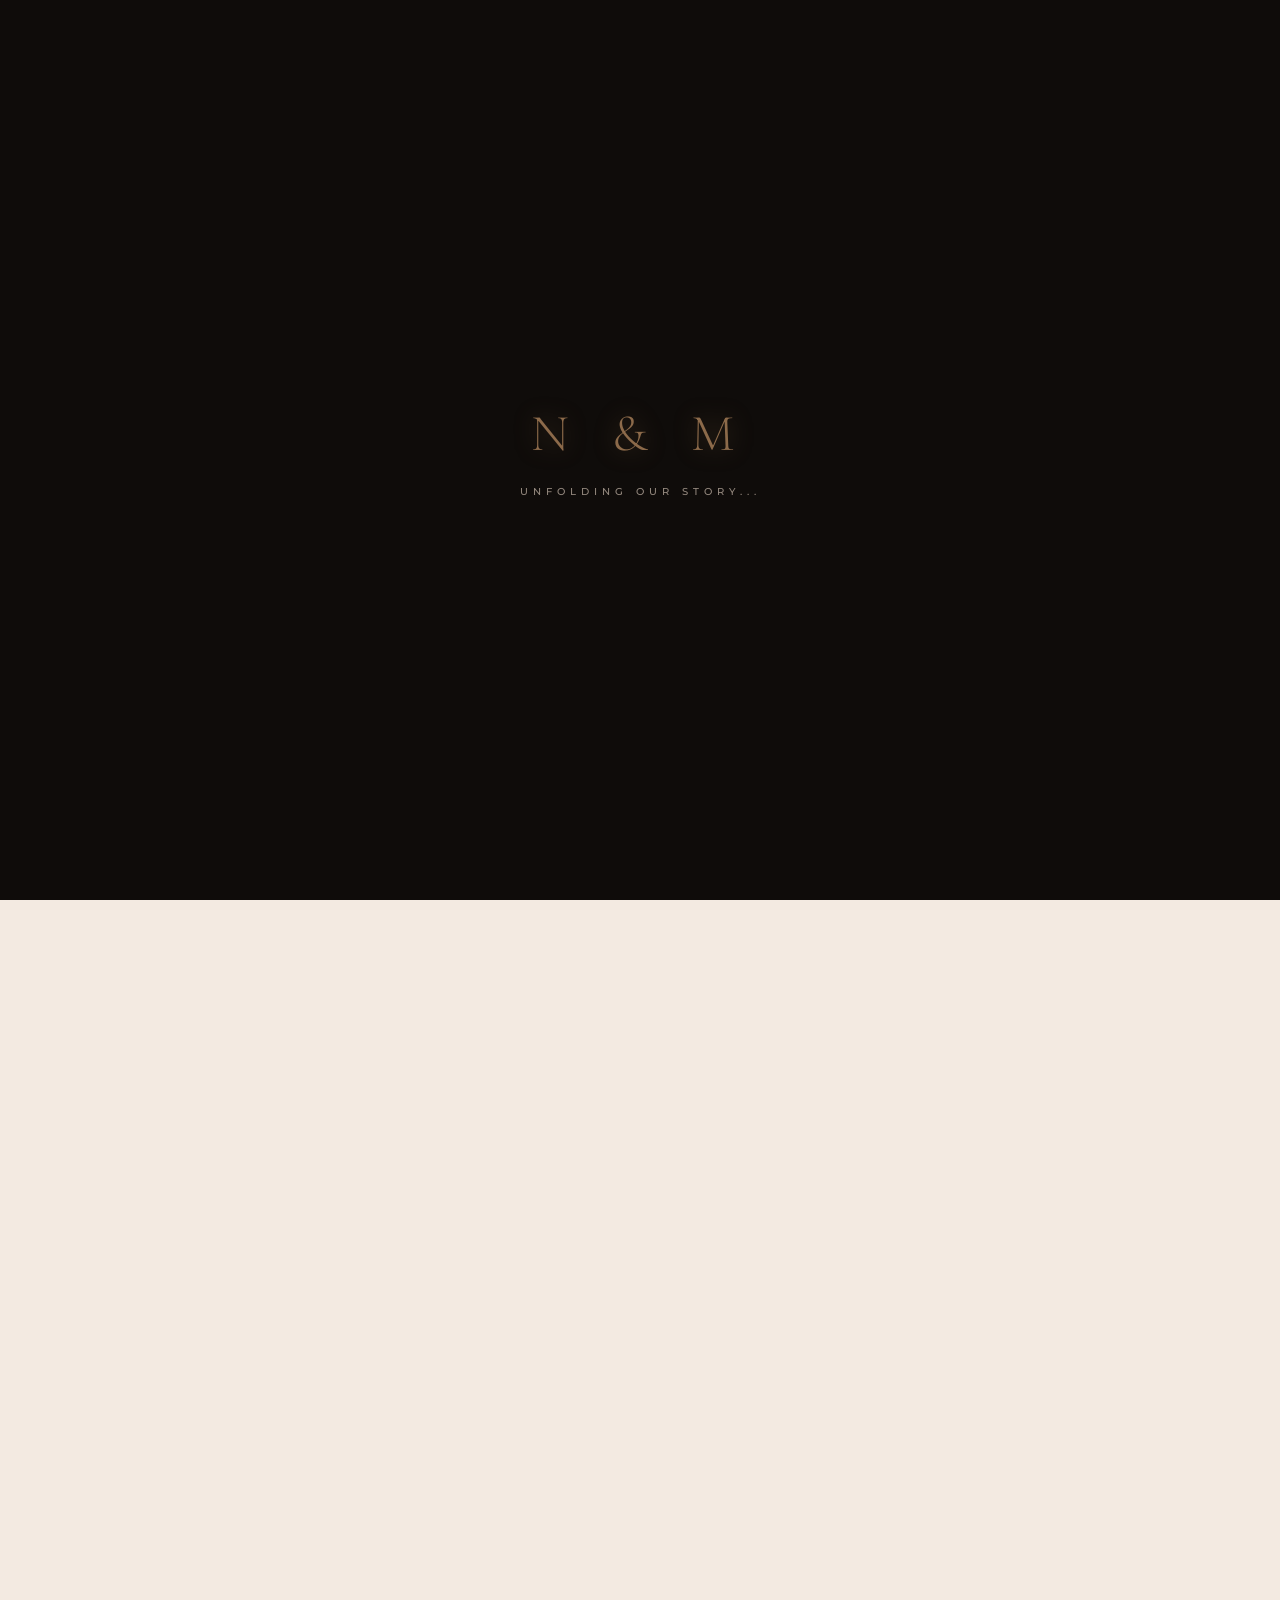
==== index.html @ f69e4611 "Update index.html" ====
<!DOCTYPE html>
<html lang="en">
<head>
  <meta charset="UTF-8" />
  <meta name="viewport" content="width=device-width, initial-scale=1.0, maximum-scale=1.0, user-scalable=no" />
  
  <title>For Her — Scanory Premium Master</title>
  <meta property="og:title" content="A hidden memory for Ana">
  <meta property="og:description" content="A little piece of us, saved here for the days when you need to smile.">
  <meta property="og:image" content="https://images.unsplash.com/photo-1522673607200-164d1b6ce486?auto=format&fit=crop&w=800&q=80">
  <meta property="og:type" content="website">
  
  <link rel="preconnect" href="https://fonts.googleapis.com">
  <link rel="preconnect" href="https://fonts.gstatic.com" crossorigin>
  <link href="https://fonts.googleapis.com/css2?family=Cormorant+Garamond:ital,wght@0,300;0,400;0,500;0,600;1,400&family=Montserrat:wght@300;400;500;600&display=swap" rel="stylesheet">

  <style>
    /* ==========================================
       🎨 GLAVNE BOJE SAJTA (Premium Paleta)
       ========================================== */
    :root {
      --bg: #f3eae1;          
      --bg-2: #e1d3c7;        
      --text: #211a14;        
      --muted: #857363;       
      --accent: #a67c52;      
      --gold: #8c6a4a;        
      --card: rgba(255, 252, 248, 0.7); 
      --shadow: 0 40px 80px rgba(33, 26, 20, 0.05);
      --radius: 12px;
    }

    * { box-sizing: border-box; -webkit-tap-highlight-color: transparent; }
    html { scroll-behavior: auto; background-color: var(--bg); overflow-x: hidden; }
    body.is-loading { position: fixed; width: 100%; height: 100vh; overflow: hidden; }
    body { margin: 0; padding: 0; font-family: 'Montserrat', sans-serif; font-weight: 300; color: var(--text); background-color: var(--bg); background-image: radial-gradient(circle at top, #faf7f2 0%, var(--bg) 60%, var(--bg-2) 100%); overflow-x: hidden; width: 100%; -webkit-font-smoothing: antialiased; }
    
    .ambient-glow { position: fixed; width: 600px; height: 600px; background: radial-gradient(circle, rgba(166,124,82,0.15) 0%, transparent 70%); top: -200px; left: -200px; pointer-events: none; z-index: 1; }

    /* ==========================================
       🔐 LOADER & TAP TO ENTER
       ========================================== */
    #loader { position: fixed; inset: 0; background: #0f0c0a; z-index: 99999; display: flex; flex-direction: column; justify-content: center; align-items: center; color: #ebdaca; }
    .loader-initials { font-family: 'Cormorant Garamond', serif; font-size: 52px; letter-spacing: 0.3em; animation: pulse 2.5s infinite alternate; font-weight: 300; text-shadow: 0 0 25px rgba(166,124,82,0.4); color: var(--gold); }
    .loader-text { margin-top: 20px; font-size: 10px; text-transform: uppercase; letter-spacing: 0.5em; opacity: 0.6; font-weight: 500; }
    
    .enter-button { margin-top: 50px; padding: 14px 35px; border: 1px solid rgba(166,124,82,0.6); border-radius: 40px; color: var(--gold); font-family: 'Montserrat', sans-serif; font-size: 11px; letter-spacing: 0.3em; text-transform: uppercase; cursor: pointer; background: transparent; transition: all 0.4s ease; animation: pulseBtn 2s infinite; font-weight: 500;}
    @keyframes pulseBtn { 0% { box-shadow: 0 0 0 0 rgba(166,124,82, 0.4); } 70% { box-shadow: 0 0 0 15px rgba(166,124,82, 0); } 100% { box-shadow: 0 0 0 0 rgba(166,124,82, 0); } }
    @keyframes pulse { 0% { opacity: 0.4; transform: scale(0.98); } 100% { opacity: 1; transform: scale(1.02); } }

    /* ==========================================
       👇 SUPTILNI SCROLL INDIKATOR
       ========================================== */
    .scroll-indicator { position: absolute; bottom: 40px; left: 50%; transform: translateX(-50%); display: flex; flex-direction: column; align-items: center; opacity: 0.6; pointer-events: none; z-index: 15; }
    .scroll-line { width: 1px; height: 50px; background: rgba(133, 115, 99, 0.2); position: relative; overflow: hidden; }
    .scroll-line::before { content: ''; position: absolute; top: 0; left: 0; width: 100%; height: 50%; background: var(--accent); animation: scrollDownAnim 2s infinite; }
    @keyframes scrollDownAnim { 0% { transform: translateY(-100%); } 100% { transform: translateY(200%); } }

    h1, h2, h3 { font-family: 'Cormorant Garamond', serif; font-weight: 400; margin: 0; letter-spacing: -0.01em; color: #15100c; }
    
    /* Kontejner bez unutrašnjih margina - omogućava savršen Full Bleed */
    .page { width: min(100%, 900px); margin: 0 auto; padding: 0 0 100px; position: relative; z-index: 10; }

    /* HERO */
    .hero { min-height: 100vh; display: flex; flex-direction: column; justify-content: center; align-items: center; text-align: center; position: relative; padding: 0 24px; }
    .eyebrow { text-transform: uppercase; letter-spacing: 0.4em; font-size: 11px; color: var(--muted); margin-bottom: 35px; font-weight: 600; }
    h1 { font-size: clamp(65px, 16vw, 150px); line-height: 0.85; letter-spacing: -0.02em; color: #15100c; }
    .hero-message { max-width: 540px; margin: 45px auto 0; font-size: clamp(18px, 4.5vw, 24px); line-height: 1.6; color: #4a3422; font-family: 'Cormorant Garamond', serif; font-style: italic; }
    
    .ticker-container { display: flex; gap: 15px; justify-content: center; flex-wrap: wrap; margin-top: 50px; }
    .ticker-box { background: rgba(255,252,248,0.5); border: 1px solid rgba(166,124,82,0.3); border-radius: var(--radius); padding: 15px 20px; min-width: 80px; text-align: center; backdrop-filter: blur(10px); -webkit-backdrop-filter: blur(10px); box-shadow: inset 0 1px 2px rgba(255,255,255,0.6), 0 10px 20px rgba(0,0,0,0.03); }
    .ticker-num { font-family: 'Cormorant Garamond', serif; font-size: 32px; color: #15100c; line-height: 1; }
    .ticker-label { font-size: 9px; text-transform: uppercase; letter-spacing: 0.25em; color: var(--muted); margin-top: 5px; font-weight: 600; }

    /* Osnovne sekcije sa paddingom sa strana da element ne udara u ivicu */
    .section { padding: 90px 24px; display: flex; flex-direction: column; justify-content: center; align-items: center; transition: z-index 0.3s ease; position: relative; will-change: transform, opacity; width: 100%; }
    
    .card { background: var(--card); backdrop-filter: blur(35px); -webkit-backdrop-filter: blur(35px); border: 1px solid rgba(255, 255, 255, 0.6); border-radius: var(--radius); box-shadow: var(--shadow), inset 0 1px 3px rgba(255,255,255,0.8); width: 100%; overflow: hidden; }
    
    /* PRVA SLIKA */
    .split { display: grid; grid-template-columns: 1fr 1.1fr; gap: 50px; align-items: center; width: 100%; }
    .photo-card { padding: 20px; transform: rotate(0deg); width: 100%; }
    .photo-card-inner { position: relative; width: 100%; height: 100%; }
    .image-wrapper { overflow: hidden; border-radius: 24px; aspect-ratio: 4 / 5; position: relative; box-shadow: 0 20px 40px rgba(0,0,0,0.06); }
    .image-wrapper img { width: 100%; height: 100%; object-fit: cover; }
    .caption { color: var(--muted); font-size: 12px; letter-spacing: 0.15em; padding: 20px 8px 4px; text-align: center; text-transform: uppercase; font-weight: 500; }
    
    /* ==========================================
       🌌 FULL-BLEED ZVJEZDANO NEBO
       ========================================== */
    .star-map-fullscreen { 
        width: 100vw; 
        margin-left: calc(50% - 50vw);
        height: 100vh; 
        background: radial-gradient(ellipse at center, #1e3a8a 0%, #0c1a40 100%); 
        color: #fff; display: flex; align-items: center; justify-content: center; text-align: center; position: relative; overflow: hidden; box-shadow: inset 0 0 100px rgba(0,0,0,0.8); padding: 0 20px; 
    }
    
    .stars-overlay { position: absolute; inset: 0; background: transparent; z-index: 1; overflow: hidden; }
    .stars-overlay::before, .stars-overlay::after {
        content: " "; position: absolute; top: 0; left: 0; width: 1px; height: 1px; background: transparent;
        box-shadow: 768px 104px #fff, 122px 28px #fff, 439px 571px #fff, 1102px 1761px #fff, 950px 1321px #fff, 1511px 40px #fff, 290px 1480px #fff, 1601px 880px #fff, 140px 1602px #fff, 1888px 231px #fff, 105px 1982px #fff, 1470px 352px #fff, 555px 1120px #fff, 1210px 720px #fff, 1999px 80px #fff, 360px 1490px #fff, 1702px 612px #fff, 666px 1333px #fff, 1199px 111px #fff, 831px 1952px #fff, 150px 1500px #fff, 1800px 1800px #fff, 900px 900px #fff, 250px 250px #fff, 1600px 300px #fff, 400px 1600px #fff, 100px 100px #fff, 1900px 1900px #fff, 500px 500px #fff, 1750px 750px #fff, 1250px 1250px #fff, 750px 1750px #fff, 60px 1900px #fff, 1900px 60px #fff;
        animation: animStar 35s linear infinite;
    }
    .stars-overlay::after { top: 2000px; animation: animStar 50s linear infinite; }
    @keyframes animStar { from { transform: translateY(0); } to { transform: translateY(-2000px); } }

    .star-map-content { position: relative; z-index: 2; }
    .star-map-content h2 { color: #eedfcc; margin-bottom: 18px; font-size: clamp(40px, 8vw, 80px); text-shadow: 0 10px 30px rgba(0,0,0,0.8); }
    .star-map-content p { color: rgba(255,255,255,0.7); font-size: 14px; letter-spacing: 0.25em; text-transform: uppercase; font-weight: 500; text-shadow: 0 2px 10px rgba(0,0,0,0.8); }

    /* MINIMALIST COORDINATES */
    .coord-card { background: #110e0c; color: #eedfcc; padding: 80px 40px; text-align: center; position: relative; width: 100%; border-radius: var(--radius); box-shadow: 0 30px 60px rgba(0,0,0,0.3), inset 0 1px 1px rgba(255,255,255,0.1); }
    .coord-card::before { content:''; position:absolute; inset:0; opacity:0.05; background-image: repeating-linear-gradient(0deg, transparent, transparent 19px, #eedfcc 20px), repeating-linear-gradient(90deg, transparent, transparent 19px, #eedfcc 20px); pointer-events: none;}
    .pin-icon { width: 40px; height: 40px; fill: var(--accent); margin-bottom: 20px; animation: float 3s ease-in-out infinite; filter: drop-shadow(0 10px 10px rgba(166, 124, 82, 0.4)); }
    @keyframes float { 0%, 100% { transform: translateY(0); } 50% { transform: translateY(-10px); } }
    .coord-val { font-family: 'Montserrat', sans-serif; font-weight: 300; font-size: clamp(20px, 4vw, 32px); letter-spacing: 0.1em; margin-bottom: 15px; }
    .coord-desc { font-family: 'Cormorant Garamond', serif; font-style: italic; font-size: 22px; color: #9a8a7a; }

    /* TIMELINE (Optimizovano za max glatkoću bez sjeckanja) */
    .timeline { position: relative; padding: 40px 0; max-width: 600px; margin: 0 auto; width: 100%; }
    .timeline::before { content: ''; position: absolute; left: 20px; top: 0; bottom: 0; width: 1px; background: rgba(133, 115, 99, 0.15); }
    .timeline-progress { position: absolute; left: 20px; top: 0; width: 1px; background: var(--accent); height: 0; }
    .timeline-item { position: relative; padding-left: 55px; margin-bottom: 60px; opacity: 0; transform: translateY(30px); transition: all 0.6s cubic-bezier(0.16, 1, 0.3, 1); will-change: transform, opacity;}
    .timeline-item:last-child { margin-bottom: 0; }
    .timeline-dot { position: absolute; left: 15px; top: 8px; width: 11px; height: 11px; background: var(--bg); border: 2px solid rgba(133, 115, 99, 0.4); border-radius: 50%; transition: all 0.5s ease; }
    .timeline-item.active .timeline-dot { background: var(--accent); border-color: var(--accent); box-shadow: 0 0 15px rgba(166,124,82,0.6); transform: scale(1.3); }
    .timeline-item.active { opacity: 1; transform: translateY(0); }
    .timeline-date { font-size: 12px; font-weight: 600; letter-spacing: 0.15em; text-transform: uppercase; color: var(--muted); margin-bottom: 8px; }
    .timeline-title { font-family: 'Cormorant Garamond', serif; font-size: 28px; color: #15100c; margin-bottom: 10px; }
    .timeline-content { font-size: 16px; line-height: 1.6; color: #4a3422; margin: 0; }

    /* NOVI "FUTURE SNAPSHOT" ITEM */
    .future-card { padding: 60px 40px; text-align: center; }
    .future-content { max-width: 500px; margin: 0 auto; }
    .future-eyebrow { text-transform: uppercase; letter-spacing: 0.35em; font-size: 11px; color: var(--gold); margin-bottom: 15px; font-weight: 600;}
    .future-list { list-style: none; padding: 0; margin: 40px 0 0 0; text-align: left;}
    .future-item { display: flex; align-items: flex-start; margin-bottom: 25px; gap: 18px; }
    .future-dot { flex-shrink: 0; width: 8px; height: 8px; border-radius: 50%; background: var(--accent); margin-top: 6px; box-shadow: 0 0 10px rgba(166,124,82,0.4); }
    .future-text { font-family: 'Cormorant Garamond', serif; font-size: 22px; color: #4a3422; line-height: 1.4; font-style: italic; }

    /* FULLSCREEN TEXT BLOCK - Savršeno od ivice do ivice */
    .text-block-fullscreen { width: 100vw; margin-left: calc(50% - 50vw); padding: 140px 24px; text-align: center; background: linear-gradient(to bottom, transparent, rgba(166,124,82,0.08), transparent); }
    .text-block-fullscreen h2 { margin-bottom: 28px; font-size: clamp(42px, 8.5vw, 78px); line-height: 1.05; color: #15100c; letter-spacing: -0.01em; }
    .text-block-fullscreen p { margin: 0 auto; max-width: 620px; font-size: clamp(17px, 4.5vw, 21px); line-height: 1.65; color: #4a3422; font-weight: 300; }

    /* ==========================================
       🎞️ CINEMATIC CROSSFADE GALERIJA
       ========================================== */
    .cinematic-gallery-container { 
        height: 1000vh;
        width: 100vw; 
        margin-left: calc(50% - 50vw);
        position: relative; 
        background: #1e1610; 
    }
    .gallery-sticky { position: sticky; top: 0; width: 100vw; height: 100vh; overflow: hidden; display: flex; align-items: center; justify-content: center; }
    
    .gallery-img { position: absolute; inset: 0; opacity: 0; transform: scale(1.05); display: flex; align-items: center; justify-content: center; padding: 20px; will-change: transform, opacity; z-index: 1;}
    
    .gallery-img img { 
        max-width: 100%; 
        max-height: 100%; 
        object-fit: contain; 
        border-radius: 16px; 
        box-shadow: 0 25px 50px rgba(0,0,0,0.6);
    }
    
    .gallery-overlay { position: absolute; inset: 0; background: radial-gradient(circle, transparent 50%, rgba(30,22,16,0.8) 100%); z-index: 100; pointer-events: none;}

    /* ZASEBNE SLIKE - Max 440px */
    .hold-container { position: relative; width: 100%; max-width: 440px; margin: 0 auto; aspect-ratio: 4/5; border-radius: var(--radius); overflow: hidden; box-shadow: var(--shadow); cursor: pointer; -webkit-touch-callout: none; -webkit-user-select: none; user-select: none; touch-action: pan-y; transition: box-shadow 0.6s ease; }
    .hold-image { width: 100%; height: 100%; object-fit: cover; filter: blur(25px) grayscale(50%); transform: scale(1.1); transition: all 1.2s cubic-bezier(0.19, 1, 0.22, 1); pointer-events: none; }
    .hold-overlay { position: absolute; inset: 0; display: flex; flex-direction: column; justify-content: center; align-items: center; background: rgba(243, 234, 225, 0.3); transition: opacity 0.5s ease; pointer-events: none; }
    .finger-icon { font-size: 50px; animation: pulseFinger 2s infinite; margin-bottom: 15px; }
    @keyframes pulseFinger { 0%, 100% { transform: scale(1); opacity: 0.8; } 50% { transform: scale(1.1); opacity: 1; filter: drop-shadow(0 0 10px rgba(255,255,255,0.8)); } }
    .hold-text { font-family: 'Montserrat', sans-serif; font-size: 10px; letter-spacing: 0.2em; text-transform: uppercase; color: #15100c; font-weight: 600; text-shadow: 0 2px 10px rgba(255,255,255,0.8); padding: 0 20px; text-align: center; line-height: 1.6; }
    .hold-container.active { box-shadow: 0 0 50px rgba(166, 124, 82, 0.6), var(--shadow); }
    .hold-container.active .hold-image { filter: blur(0px) grayscale(0%); transform: scale(1); }
    .hold-container.active .hold-overlay { opacity: 0; }

    /* SCRATCH REVEAL - ZAKLJUČANO SKROLANJE SAMO NA NJOJ */
    .scratch-container { position: relative; width: 100%; max-width: 440px; margin: 0 auto; aspect-ratio: 4/5; border-radius: var(--radius); overflow: hidden; box-shadow: var(--shadow); touch-action: none; }
    .scratch-container img { width: 100%; height: 100%; object-fit: cover; pointer-events: none; }
    #scratchCanvas { position: absolute; top: 0; left: 0; width: 100%; height: 100%; touch-action: none; cursor: pointer; z-index: 5; }
    .scratch-hint { position: absolute; top: 30px; left: 0; width: 100%; text-align: center; color: #fff; font-size: 11px; letter-spacing: 0.25em; text-transform: uppercase; text-shadow: 0 4px 12px rgba(0,0,0,0.6); pointer-events: none; z-index: 10; font-weight: 500; transition: opacity 0.6s ease; }

    /* DRAW HEART - ZAKLJUČANO SKROLANJE SAMO NA NJOJ */
    .draw-heart-wrapper { position: relative; width: 100%; max-width: 440px; margin: 0 auto; aspect-ratio: 4/5; border-radius: var(--radius); overflow: hidden; box-shadow: 0 40px 80px rgba(0,0,0,0.15); background: #15100c; -webkit-touch-callout: none; -webkit-user-select: none; user-select: none; touch-action: none;}
    .dh-hint { position: absolute; top: 30px; left: 0; width: 100%; text-align: center; font-size: 11px; letter-spacing: 0.25em; text-transform: uppercase; z-index: 10; font-weight: 500; pointer-events: none; transition: opacity 0.5s ease; color: var(--gold); }
    #dhCanvas { position: absolute; top: 0; left: 0; width: 100%; height: 100%; touch-action: none; z-index: 5; cursor: pointer; }
    .dh-reveal { position: absolute; inset: 0; z-index: 1; opacity: 0; transition: opacity 1.5s ease; }
    .dh-reveal img { width: 100%; height: 100%; object-fit: cover; }
    .dh-icon { position: absolute; top: 50%; left: 50%; transform: translate(-50%, -50%); width: 150px; height: 150px; opacity: 0.2; pointer-events: none; }
    .dh-icon svg { width: 100%; height: 100%; fill: none; stroke: var(--gold); stroke-width: 2; stroke-dasharray: 6 6; filter: drop-shadow(0 0 5px rgba(212,175,55,0.5)); }
    .draw-heart-wrapper.unlocked .dh-reveal { opacity: 1; z-index: 20; }
    .draw-heart-wrapper.unlocked #dhCanvas, .draw-heart-wrapper.unlocked .dh-icon, .draw-heart-wrapper.unlocked .dh-hint { opacity: 0; pointer-events: none; }

    /* FLIP CARDS */
    #focus-overlay { position: fixed; inset: 0; background: rgba(10, 15, 25, 0.8); backdrop-filter: blur(8px); -webkit-backdrop-filter: blur(8px); z-index: 90; opacity: 0; pointer-events: none; transition: opacity 0.6s ease; }
    body.focus-mode #focus-overlay { opacity: 1; pointer-events: auto; }
    
    .flip-grid { display: flex; gap: 20px; justify-content: center; flex-wrap: wrap; margin-top: 30px; position: relative; z-index: 95; width: 100%; }
    .flip-card { background: transparent; width: 200px; height: 280px; perspective: 1000px; cursor: pointer; -webkit-tap-highlight-color: transparent; position: relative; z-index: 96; transition: z-index 0.3s;}
    .flip-card.flipped { z-index: 105; }
    .flip-inner { position: relative; width: 100%; height: 100%; text-align: center; transition: transform 0.8s cubic-bezier(0.4, 0.2, 0.2, 1); transform-style: preserve-3d; }
    .flip-card.flipped .flip-inner { transform: rotateY(180deg); }
    .flip-front, .flip-back { position: absolute; width: 100%; height: 100%; backface-visibility: hidden; border-radius: 20px; display: flex; flex-direction: column; justify-content: center; align-items: center; padding: 20px; box-shadow: var(--shadow); }
    .flip-front { background: var(--card); border: 1px solid rgba(255,255,255,0.6); backdrop-filter: blur(15px); }
    .flip-front .number { font-family: 'Cormorant Garamond', serif; font-size: 65px; color: #15100c; opacity: 0.8; }
    .flip-back { background: #15100c; color: #eedfcc; transform: rotateY(180deg); border: 1px solid rgba(166,124,82,0.4); }
    .flip-back p { font-family: 'Cormorant Garamond', serif; font-style: italic; font-size: 18px; line-height: 1.5; margin: 0; }

    /* HEART MUSIC CARD */
    .music-card { padding: 100px 40px; text-align: center; position: relative; overflow: hidden; transition: all 0.5s ease; box-shadow: var(--shadow), inset 0 1px 3px rgba(255,255,255,0.8); }
    .heart-bg { position: absolute; top: 50%; left: 50%; transform: translate(-50%, -50%); width: 440px; height: 440px; opacity: 0.05; z-index: 0; pointer-events: none; animation: heartbeat-bg 3s ease-in-out infinite; }
    .heart-bg svg { width: 100%; height: 100%; fill: var(--accent); }
    .heart-icon-top { width: 32px; height: 32px; margin: 0 auto 24px auto; fill: var(--accent); animation: heartbeat-bg 1.5s ease-in-out infinite; filter: drop-shadow(0 0 10px rgba(166,124,82,0.3)); }
    @keyframes heartbeat-bg { 0%, 100% { transform: scale(1); filter: drop-shadow(0 0 0px var(--accent)); } 50% { transform: scale(1.08); filter: drop-shadow(0 0 20px rgba(166,124,82,0.4)); } }
    .music-card-content { position: relative; z-index: 2; }
    .btn-group { display: flex; flex-direction: column; gap: 20px; align-items: center; margin-top: 40px; width: 100%; }
    .play-button { appearance: none; border: 1px solid rgba(166,124,82,0.3); border-radius: 50px; background: rgba(255,255,255,0.5); color: var(--text); padding: 18px 36px; font-family: 'Montserrat', sans-serif; font-weight: 500; font-size: 13px; letter-spacing: 0.12em; text-transform: uppercase; cursor: pointer; transition: all 0.4s cubic-bezier(0.16, 1, 0.3, 1); width: 100%; max-width: 280px; display: flex; justify-content: center; align-items: center; gap: 12px; }
    .play-button:hover { background: #fff; box-shadow: 0 20px 40px rgba(0,0,0,0.06); transform: translateY(-3px); border-color: rgba(33,26,20,0.25); }
    .waveform { display: none; justify-content: center; align-items: center; gap: 4px; height: 20px; margin-top: 25px; }
    .wave-bar { width: 3px; height: 100%; background: var(--accent); border-radius: 3px; animation: bounce 0.8s ease-in-out infinite alternate; transform-origin: bottom; }
    .wave-bar:nth-child(2) { animation-delay: 0.15s; height: 60%; }
    .wave-bar:nth-child(3) { animation-delay: 0.3s; height: 40%; }
    .wave-bar:nth-child(4) { animation-delay: 0.45s; height: 80%; }
    .wave-bar:nth-child(5) { animation-delay: 0.2s; height: 50%; }
    @keyframes bounce { 0% { transform: scaleY(0.2); } 100% { transform: scaleY(1.1); } }

    /* TIME CAPSULE */
    .time-capsule-card { position: relative; overflow: hidden; padding: 0 !important; border: 1px solid rgba(166, 124, 82, 0.4) !important; background: rgba(255, 252, 248, 0.4); box-shadow: inset 0 1px 3px rgba(255,255,255,0.7); }
    .capsule-blur { filter: blur(30px); opacity: 0.4; pointer-events: none; user-select: none; padding: clamp(50px, 10vw, 90px); text-align: center; }
    .lock-overlay { position: absolute; inset: 0; display: flex; flex-direction: column; justify-content: center; align-items: center; text-align: center; background: rgba(243, 234, 225, 0.4); z-index: 10; }
    .lock-icon { font-size: 48px; margin-bottom: 20px; animation: lockGlow 2.5s infinite ease-in-out; }
    @keyframes lockGlow { 0%, 100% { transform: scale(1); filter: drop-shadow(0 0 0px rgba(166, 124, 82, 0)); } 50% { transform: scale(1.08); filter: drop-shadow(0 0 25px rgba(166, 124, 82, 0.5)); } }
    .lock-text { font-family: 'Cormorant Garamond', serif; font-size: 28px; color: #15100c; font-weight: 500; }
    .lock-date { margin-top: 12px; font-size: 11px; letter-spacing: 0.25em; text-transform: uppercase; color: #4a3422; font-weight: 600;}

    /* FINAL SCREEN */
    .final { min-height: 90vh; display: flex; flex-direction: column; justify-content: center; align-items: center; text-align: center; position: relative; padding: 60px 0; }
    .final h2 { font-size: clamp(55px, 13vw, 115px); font-style: italic; line-height: 0.95; }
    .signature { margin-top: 60px; font-size: 11px; letter-spacing: 0.4em; text-transform: uppercase; color: var(--muted); font-weight: 600; }
    .shake-hint { margin-top: 30px; font-size: 9px; letter-spacing: 0.15em; color: rgba(133, 115, 99, 0.5); cursor: pointer; text-transform: uppercase; padding: 10px; border: 1px solid rgba(133, 115, 99, 0.3); border-radius: 20px; transition: all 0.3s;}
    .shake-hint:hover { background: rgba(133, 115, 99, 0.1); }

    /* POP-UPS OVERLAYS */
    .fullscreen-overlay { display: none; position: fixed; inset: 0; background: rgba(10, 15, 25, 0.85); backdrop-filter: blur(15px); -webkit-backdrop-filter: blur(15px); z-index: 999999; justify-content: center; align-items: center; padding: 20px; animation: fadeInPop 1s ease forwards; }
    .pop-box { position: relative; background: #110e0c; border: 1px solid rgba(166, 124, 82, 0.3); color: #eedfcc; padding: 50px 30px; border-radius: var(--radius); text-align: center; font-family: 'Cormorant Garamond', serif; font-style: italic; font-size: 24px; line-height: 1.4; box-shadow: 0 30px 60px rgba(0,0,0,0.6); max-width: 400px; animation: popUpAnim 0.8s cubic-bezier(0.16, 1, 0.3, 1) forwards; }
    .close-pop { position: absolute; top: 15px; right: 20px; font-size: 22px; color: #857363; font-style: normal; cursor: pointer; font-family: sans-serif; transition: color 0.3s; }
    .close-pop:hover { color: #c39b7d; }
    @keyframes fadeInPop { from { opacity: 0; } to { opacity: 1; } }
    @keyframes popUpAnim { from { opacity: 0; transform: translateY(40px) scale(0.95); } to { opacity: 1; transform: translateY(0) scale(1); } }

    /* SHAKE CONFETTI */
    #confetti-container { position: fixed; inset: 0; pointer-events: none; z-index: 999990; overflow: hidden; }
    .confetti { position: absolute; width: 10px; height: 10px; background-color: var(--gold); opacity: 0; box-shadow: 0 0 5px rgba(212,175,55,0.5); }

    /* TYPEWRITER EFEKAT */
    #typewriterText { min-height: 40px; }
    .cursor-blink { display: inline-block; width: 2px; height: 24px; background-color: #4a3422; margin-left: 5px; animation: blink 0.8s infinite; vertical-align: middle; }
    @keyframes blink { 0%, 100% { opacity: 1; } 50% { opacity: 0; } }

    /* MOBILE ADJUSTMENTS */
    @media (max-width: 768px) {
      .split { grid-template-columns: 1fr; gap: 40px; }
      .flip-card { width: 100%; max-width: 280px; height: 200px; }
      .section { padding: 60px 24px; }
    }
  </style>
</head>
<body class="is-loading">

  <audio id="crackleAudio" src="https://assets.mixkit.co/music/preview/mixkit-beautiful-dream-493.mp3" preload="auto" loop></audio>

  <div id="nightOverlay" class="fullscreen-overlay"><div class="pop-box"><div class="close-pop" onclick="this.parentElement.parentElement.style.display='none'">✕</div>I knew you couldn't sleep.<br>Goodnight my love, see you in the morning. ✨</div></div>
  <div id="batteryOverlay" class="fullscreen-overlay"><div class="pop-box"><div class="close-pop" onclick="this.parentElement.parentElement.style.display='none'">✕</div>I see your battery is running low.<br>Don't worry... my love for you is never on empty. 🔋❤️</div></div>
  <div id="shakeOverlay" class="fullscreen-overlay"><div class="pop-box"><div class="close-pop" onclick="this.parentElement.parentElement.style.display='none'">✕</div>Whenever you need a reason to smile, I'll be here. I love you! ✨</div></div>
  <div id="anniversaryOverlay" class="fullscreen-overlay" style="background: rgba(166, 124, 82, 0.15);"><div class="pop-box" style="border-color: var(--gold); box-shadow: 0 0 50px rgba(166,124,82,0.2);"><div class="close-pop" onclick="this.parentElement.parentElement.style.display='none'">✕</div>Happy Anniversary!<br><span style="font-size:18px; color:#9a8a7a;">Another year has passed, and I love you more than the first day. 🥂</span></div></div>

  <div id="confetti-container"></div>

  <div id="loader">
    <div class="loader-initials">N & M</div>
    <div class="loader-text" id="loaderText">Unfolding our story...</div>
    <button class="enter-button" id="enterBtn" style="display: none;">Step into our World</button>
  </div>

  <div class="ambient-glow" id="glow"></div>

  <main class="page">
    
    <section class="hero">
      <div class="hero-content">
        <div class="eyebrow">A hidden memory</div>
        <h1>FOR "NAME"</h1>
        <p class="hero-message">A little piece of us, saved here for the days when you need to smile.</p>
        
        <div class="ticker-container gs-reveal">
          <div class="ticker-box"><div class="ticker-num" id="t-years">0</div><div class="ticker-label">Years</div></div>
          <div class="ticker-box"><div class="ticker-num" id="t-months">0</div><div class="ticker-label">Months</div></div>
          <div class="ticker-box"><div class="ticker-num" id="t-days">0</div><div class="ticker-label">Days</div></div>
          <div class="ticker-box"><div class="ticker-num" id="t-hours">0</div><div class="ticker-label">Hours</div></div>
          <div class="ticker-box"><div class="ticker-num" id="t-mins">0</div><div class="ticker-label">Mins</div></div>
          <div class="ticker-box" style="background: rgba(166,124,82,0.15); border-color: rgba(166,124,82,0.6);"><div class="ticker-num" id="t-secs" style="color: var(--accent);">0</div><div class="ticker-label">Secs</div></div>
        </div>
      </div>

      <div class="scroll-indicator">
        <div class="scroll-line"></div>
      </div>
    </section>

    <section class="section split" id="depthSection">
      <div class="card photo-card gs-reveal">
        <div class="photo-card-inner">
             <div class="image-wrapper" id="zoomWrapper">
               <img id="depthImage" src="https://images.unsplash.com/photo-1615966650071-855b15f29ad1?w=900&auto=format&fit=crop&q=60&ixlib=rb-4.1.0&ixid=M3wxMjA3fDB8MHxzZWFyY2h8Mnx8bG92ZSUyMGNvdXBsZXxlbnwwfHwwfHx8MA%3D%3D" alt="Memory" loading="lazy" />
             </div>
        </div>
        <div class="caption">Where it all began</div>
      </div>
      <div class="text-block gs-reveal">
        <h2 style="margin-bottom: 20px;">It started<br>with you.</h2>
        <p style="margin-bottom: 15px;">Remember when we got completely lost looking for this spot? Best mistake ever. 😉</p>
        <p>I still remember the way that day felt — simple, warm, and somehow impossible to forget.</p>
      </div>
    </section>

    <section class="section gs-reveal" style="padding: 0;">
      <div class="star-map-fullscreen">
        <div class="stars-overlay"></div>
        <div class="star-map-content">
          <h2>Under these stars,<br>it all began.</h2>
          <p>PLACE - DATE</p>
        </div>
      </div>
    </section>

    <section class="section gs-reveal">
      <div class="coord-card">
        <svg class="pin-icon" viewBox="0 0 24 24" fill="none" stroke="currentColor" stroke-width="1.5" stroke-linecap="round" stroke-linejoin="round">
          <path d="M21 10c0 7-9 13-9 13s-9-6-9-13a9 9 0 0 1 18 0z"></path><circle cx="12" cy="10" r="3"></circle>
        </svg>
        <div class="coord-val">44°46'21.1"N 17°11'33.0"E</div>
        <div class="coord-desc">The exact place my world stopped, and ours began.</div>
      </div>
    </section>

    <section class="section gs-reveal">
      <div class="text-block" style="padding-bottom: 30px; text-align: center; width: 100%;">
        <h2>Touch of a Memory</h2>
      </div>
      <div class="hold-container" id="holdContainer" oncontextmenu="return false;">
        <img class="hold-image" src="https://images.unsplash.com/photo-1501901609772-df0848060b33?w=900&auto=format&fit=crop&q=60&ixlib=rb-4.1.0&ixid=M3wxMjA3fDB8MHxzZWFyY2h8MTl8fGxvdmUlMjBjb3VwbGV8ZW58MHx8MHx8fDA%3D" alt="Hidden Memory" loading="lazy" />
        <div class="hold-overlay">
          <div class="finger-icon">👆</div>
          <div class="hold-text">Rest your finger here & imagine my hand in yours</div>
        </div>
      </div>
    </section>

    <section class="section gs-reveal">
      <div class="timeline" id="loveTimeline">
        <div class="timeline-progress" id="tLine"></div>
        
        <div class="timeline-item"><div class="timeline-dot"></div><div class="timeline-date">May 2022</div><div class="timeline-title">That rainy Tuesday</div><p class="timeline-content">We hid under the awning of that closed bookstore. We barely spoke, but I knew.</p></div>
        <div class="timeline-item"><div class="timeline-dot"></div><div class="timeline-date">August 2023</div><div class="timeline-title">Lost in Rome</div><p class="timeline-content">Missing the last train and eating cold pizza on the sidewalk. Best mistake we ever made.</p></div>
        <div class="timeline-item"><div class="timeline-dot"></div><div class="timeline-date">October 2024</div><div class="timeline-title">The first keys</div><p class="timeline-content">Sitting on the empty floor of our new living room, eating takeout, realizing this is home.</p></div>
      </div>
    </section>

    <section class="section gs-reveal">
      <div class="text-block" style="padding-bottom: 30px; text-align: center; width: 100%;">
        <h2>Secret Moment</h2>
      </div>
      <div class="scratch-container">
        <img src="https://images.unsplash.com/photo-1563808599481-34a342e44508?w=900&auto=format&fit=crop&q=60&ixlib=rb-4.1.0&ixid=M3wxMjA3fDB8MHxzZWFyY2h8Mzd8fGxvdmUlMjBjb3VwbGV8ZW58MHx8MHx8fDA%3D" alt="Secret Memory" loading="lazy" />
        <div class="scratch-hint" id="scratchHint">Erase the dust from our favorite day.</div>
        <canvas id="scratchCanvas"></canvas>
      </div>
    </section>

    <section class="section gs-reveal">
      <div class="card future-card">
          <div class="future-content">
              <div class="future-eyebrow">A Promise of Ordinary Days</div>
              <ul class="future-list">
                  <li class="future-item">
                      <div class="future-dot"></div>
                      <div class="future-text">"I don't just look forward to the big moments with you; I look forward to the simple ones. Getting lost in new cities, sharing headphones on trains, and coming home to the same eyes, every single night."</div>
                  </li>
              </ul>
          </div>
      </div>
    </section>

    <section class="section" style="padding: 0;">
      <div class="text-block-fullscreen gs-reveal">
        <h2>Every little thing became ours.</h2>
        <p>The walks, the jokes, the quiet moments, the photos we thought were ordinary... they became my favorite memories.</p>
      </div>
    </section>

    <section class="cinematic-gallery-container">
      <div class="gallery-sticky">
        <div class="gallery-img active" style="z-index: 1; opacity: 1; transform: scale(1);"><img src="https://images.unsplash.com/photo-1611070674042-3957c8a7f700?w=900&auto=format&fit=crop&q=60&ixlib=rb-4.1.0&ixid=M3wxMjA3fDB8MHxzZWFyY2h8Nnx8bG92ZSUyMGNvdXBsZXxlbnwwfDB8MHx8fDA%3D" alt="Memory" loading="lazy"/></div>
        <div class="gallery-img" style="z-index: 2;"><img src="https://images.unsplash.com/photo-1513279922550-250c2129b13a?w=900&auto=format&fit=crop&q=60&ixlib=rb-4.1.0&ixid=M3wxMjA3fDB8MHxzZWFyY2h8OHx8bG92ZSUyMGNvdXBsZXxlbnwwfDB8MHx8fDA%3D" alt="Memory" loading="lazy"/></div>
        <div class="gallery-img" style="z-index: 3;"><img src="https://images.unsplash.com/photo-1634268014879-ec7b2c982c5b?w=900&auto=format&fit=crop&q=60&ixlib=rb-4.1.0&ixid=M3wxMjA3fDB8MHxzZWFyY2h8MTF8fGxvdmUlMjBjb3VwbGV8ZW58MHwwfDB8fHww" alt="Memory" loading="lazy"/></div>
        <div class="gallery-img" style="z-index: 4;"><img src="https://images.unsplash.com/photo-1508407576665-2d9a5d638a7e?w=900&auto=format&fit=crop&q=60&ixlib=rb-4.1.0&ixid=M3wxMjA3fDB8MHxzZWFyY2h8MjB8fGxvdmUlMjBjb3VwbGV8ZW58MHwwfDB8fHww" alt="Memory" loading="lazy"/></div>
        <div class="gallery-img" style="z-index: 5;"><img src="https://plus.unsplash.com/premium_photo-1665159098184-d43c2bf651f4?w=900&auto=format&fit=crop&q=60&ixlib=rb-4.1.0&ixid=M3wxMjA3fDB8MHxzZWFyY2h8NTd8fGxvdmUlMjBjb3VwbGV8ZW58MHwwfDB8fHww" alt="Memory" loading="lazy"/></div>
        <div class="gallery-img" style="z-index: 6;"><img src="https://images.unsplash.com/photo-1561132667-ab2a54ebf2dc?w=900&auto=format&fit=crop&q=60&ixlib=rb-4.1.0&ixid=M3wxMjA3fDB8MHxzZWFyY2h8NTl8fGxvdmUlMjBjb3VwbGV8ZW58MHwwfDB8fHww" alt="Memory" loading="lazy"/></div>
        <div class="gallery-img" style="z-index: 7;"><img src="https://images.unsplash.com/photo-1671116302821-d6fc9a003505?w=900&auto=format&fit=crop&q=60&ixlib=rb-4.1.0&ixid=M3wxMjA3fDB8MHxzZWFyY2h8NjZ8fGxvdmUlMjBjb3VwbGV8ZW58MHwwfDB8fHww" alt="Memory" loading="lazy"/></div>
        <div class="gallery-img" style="z-index: 8;"><img src="https://images.unsplash.com/photo-1694618564592-fa6eaec8fac9?w=900&auto=format&fit=crop&q=60&ixlib=rb-4.1.0&ixid=M3wxMjA3fDB8MHxzZWFyY2h8NzJ8fGxvdmUlMjBjb3VwbGV8ZW58MHwwfDB8fHww" alt="Memory" loading="lazy"/></div>
        <div class="gallery-img" style="z-index: 9;"><img src="https://images.unsplash.com/photo-1649289661090-d319fd20e8f5?w=900&auto=format&fit=crop&q=60&ixlib=rb-4.1.0&ixid=M3wxMjA3fDB8MHxzZWFyY2h8NzV8fGxvdmUlMjBjb3VwbGV8ZW58MHwwfDB8fHww" alt="Memory" loading="lazy"/></div>
        <div class="gallery-overlay"></div>
      </div>
    </section>

    <div id="focus-overlay"></div>

    <section class="section gs-reveal">
      <div class="text-block" style="padding-bottom: 10px; text-align: center; width: 100%;">
        <h2>3 Things I Love About You</h2>
      </div>
      <div class="flip-grid">
        <div class="flip-card" onclick="this.classList.toggle('flipped')">
          <div class="flip-inner">
            <div class="flip-front"><div class="number">I</div><p style="margin-top:10px; font-weight:500; text-transform:uppercase; font-size:11px; letter-spacing:0.1em;">Tap to open</p></div>
            <div class="flip-back"><p>The way your nose crinkles when you laugh at my terrible jokes.</p></div>
          </div>
        </div>
        <div class="flip-card" onclick="this.classList.toggle('flipped')">
          <div class="flip-inner">
            <div class="flip-front"><div class="number">II</div><p style="margin-top:10px; font-weight:500; text-transform:uppercase; font-size:11px; letter-spacing:0.1em;">Tap to open</p></div>
            <div class="flip-back"><p>How you always leave exactly one sip of coffee in your mug.</p></div>
          </div>
        </div>
        <div class="flip-card" onclick="this.classList.toggle('flipped')">
          <div class="flip-inner">
            <div class="flip-front"><div class="number">III</div><p style="margin-top:10px; font-weight:500; text-transform:uppercase; font-size:11px; letter-spacing:0.1em;">Tap to open</p></div>
            <div class="flip-back"><p>That you make me feel like I am finally home.</p></div>
          </div>
        </div>
      </div>
    </section>

    <section class="section gs-reveal">
      <div class="text-block" style="padding-bottom: 30px; text-align: center; width: 100%;">
        <h2>Unlock My Heart</h2>
      </div>
      <div class="draw-heart-wrapper" id="dhWrapper" oncontextmenu="return false;">
        <div class="dh-hint" id="dhHintText">Trace the screen to unlock</div>
        <div class="dh-icon"><svg viewBox="0 0 32 29.6"><path d="M23.6,0c-3.4,0-6.3,2.7-7.6,5.6C14.7,2.7,11.8,0,8.4,0C3.8,0,0,3.8,0,8.4c0,9.4,9.5,11.9,16,21.2c6.1-9.3,16-12.1,16-21.2C32,3.8,28.2,0,23.6,0z"/></svg></div>
        <canvas id="dhCanvas"></canvas>
        <div class="dh-reveal">
          <img src="https://plus.unsplash.com/premium_photo-1661963179897-c691d8a683b0?w=900&auto=format&fit=crop&q=60&ixlib=rb-4.1.0&ixid=M3wxMjA3fDB8MHxzZWFyY2h8Mz9fHxsb3ZlJTIwY291cGxlfGVufDB8MHwwfHx8MA%3D%3D" alt="Unlocked" loading="lazy" />
        </div>
      </div>
    </section>

    <section class="section">
      <div class="card music-card gs-reveal">
        <div class="heart-bg"><svg viewBox="0 0 32 29.6"><path d="M23.6,0c-3.4,0-6.3,2.7-7.6,5.6C14.7,2.7,11.8,0,8.4,0C3.8,0,0,3.8,0,8.4c0,9.4,9.5,11.9,16,21.2c6.1-9.3,16-12.1,16-21.2C32,3.8,28.2,0,23.6,0z"/></svg></div>
        <div class="music-card-content">
          <div class="heart-icon-top"><svg viewBox="0 0 32 29.6"><path d="M23.6,0c-3.4,0-6.3,2.7-7.6,5.6C14.7,2.7,11.8,0,8.4,0C3.8,0,0,3.8,0,8.4c0,9.4,9.5,11.9,16,21.2c6.1-9.3,16-12.1,16-21.2C32,3.8,28.2,0,23.6,0z"/></svg></div>
          <h2>Soundtrack of Us</h2>
          <p style="font-family: 'Cormorant Garamond', serif; font-style: italic; font-size: 20px; color: var(--muted); margin: 15px auto 0 auto; max-width: 460px; line-height: 1.5;">
            "Turn on our soundtrack, close your eyes, and let these moments whisper back to you."
          </p>
          <div class="btn-group">
            <button class="play-button" id="playBtn">🎵 Our Song</button>
            
            <button class="play-button" id="voiceBtn" style="display: none; background: rgba(195, 155, 125, 0.12); border-color: rgba(195, 155, 125, 0.3);">🎙️ My Message</button>
          </div>
          <div class="waveform" id="waveVisual">
            <div class="wave-bar"></div><div class="wave-bar"></div><div class="wave-bar"></div><div class="wave-bar"></div><div class="wave-bar"></div>
          </div>
        </div>
        
        <audio id="song" src="ljubavna-pjesma.mp3" preload="auto" loop></audio>
        <audio id="voice" src="" preload="auto" loop></audio>
      </div>
    </section>

    <section class="section gs-reveal">
      <div class="card time-capsule-card">
        <div class="capsule-blur">
          <h2>A promise<br>to your future self.</h2>
          <p>To the woman you will be on February 14, 2030... I promise I'll still be looking at you with these exact same eyes.</p>
        </div>
        <div class="lock-overlay">
          <div class="lock-icon">🔒</div>
          <div class="lock-text">Locked Memory</div>
          <div class="lock-date">Unlocks on Feb 14, 2028</div>
        </div>
      </div>
    </section>

    <section class="section final gs-reveal">
      <h2>I’d choose<br>you again.</h2>
      <p id="typewriterText" data-text="In every version of this life...^I'd choose you." style="font-family: 'Cormorant Garamond'; font-size: 26px; font-style: italic; margin-top:25px; color: #4a3422;"></p>
      
      <div class="signature">With love, Nikola ❤️</div>
      <div class="shake-hint" onclick="requestShakePermission()">Shake the phone for a smile</div>
    </section>

  </main>

  <script src="https://cdnjs.cloudflare.com/ajax/libs/gsap/3.12.2/gsap.min.js"></script>
  <script src="https://cdnjs.cloudflare.com/ajax/libs/gsap/3.12.2/ScrollTrigger.min.js"></script>

  <script>
    if ('scrollRestoration' in history) { history.scrollRestoration = 'manual'; }
    window.scrollTo(0, 0);

    gsap.registerPlugin(ScrollTrigger);

    window.addEventListener('DOMContentLoaded', () => {
        const song = document.getElementById('song');
        const crackleAudio = document.getElementById('crackleAudio');
        const playBtn = document.getElementById('playBtn');
        const waveVisual = document.getElementById('waveVisual');

        if (song) { song.pause(); song.currentTime = 0; }
        if (crackleAudio) { crackleAudio.pause(); crackleAudio.currentTime = 0; }
        if (playBtn) playBtn.innerHTML = '🎵 Our Song';
        if (waveVisual) waveVisual.style.display = 'none';
    });

    window.addEventListener('load', () => {
        const song = document.getElementById('song');
        const crackleAudio = document.getElementById('crackleAudio');
        if (song) song.pause();
        if (crackleAudio) crackleAudio.pause();
    });

    const today = new Date();
    let isAnniversary = false; 
    if (today.getMonth() === 1 && today.getDate() === 14) { isAnniversary = true; }
    const hour = today.getHours();
    let isNight = (hour >= 22 || hour <= 5);

    let hasShaken = false;

    window.addEventListener('load', () => {
      window.scrollTo(0, 0); 
      
      setTimeout(() => {
          document.getElementById('loaderText').style.display = 'none';
          document.getElementById('enterBtn').style.display = 'block';
      }, 1500); 
      
      document.getElementById('enterBtn').addEventListener('click', function() {
          const tl = gsap.timeline({ 
            onComplete: () => { 
                document.body.classList.remove('is-loading'); ScrollTrigger.refresh(); 
                if(isAnniversary) { document.getElementById('anniversaryOverlay').style.display = 'flex'; } 
                else if(isNight) { document.getElementById('nightOverlay').style.display = 'flex'; }
            } 
          });
          tl.to("#loader", { yPercent: -100, duration: 1.2, ease: "power4.inOut" })
            .from(".hero-content", { y: 40, opacity: 0, duration: 1.2, ease: "power2.out" }, "-=0.6");

          try {
              if (typeof DeviceOrientationEvent !== 'undefined' && typeof DeviceOrientationEvent.requestPermission === 'function') {
                  DeviceOrientationEvent.requestPermission().then(permissionState => { 
                      if (permissionState === 'granted') { window.addEventListener('devicemotion', devicemotionHandler, false); } 
                  }).catch(console.error);
              } else {
                  window.addEventListener('devicemotion', devicemotionHandler, false);
              }
          } catch(e) {}
      });
    });

    const revealElements = document.querySelectorAll(".gs-reveal");
    revealElements.forEach((el) => { 
      if(el.id !== 'depthSection' && !el.closest('.hero')) { 
        gsap.fromTo(el, 
          { y: 60, opacity: 0, scale: 0.98 }, 
          { y: 0, opacity: 1, scale: 1, duration: 1.2, ease: "power2.out", scrollTrigger: { trigger: el, start: "top 85%", toggleActions: "play none none reverse" } }
        ); 
      } 
    });

    gsap.to(document.documentElement, { "--bg": "#ebd5c1", "--bg-2": "#d6c1b0", ease: "none", scrollTrigger: { trigger: ".time-capsule-card", start: "top 90%", end: "bottom bottom", scrub: true } });

    const timelineItems = document.querySelectorAll('.timeline-item');
    timelineItems.forEach((item, index) => { 
        ScrollTrigger.create({ trigger: item, start: "top 85%", onEnter: () => item.classList.add('active'), onLeaveBack: () => item.classList.remove('active') }); 
    });
    gsap.to("#tLine", { height: "100%", ease: "none", scrollTrigger: { trigger: "#loveTimeline", start: "top 70%", end: "bottom 70%", scrub: true } });

    const allGalleryImgs = gsap.utils.toArray('.gallery-img');
    if(allGalleryImgs.length > 0) {
        gsap.set(allGalleryImgs.slice(1), { opacity: 0 });

        let galTl = gsap.timeline({
            scrollTrigger: { trigger: ".cinematic-gallery-container", start: "top top", end: "bottom bottom", scrub: 1 }
        });

        allGalleryImgs.forEach((img, i) => {
            if(i === 0) {
                galTl.to(img, { scale: 1.02, duration: 1, ease: "none" }, 0);
            } else {
                galTl.to(allGalleryImgs[i-1], { opacity: 0, scale: 0.98, duration: 1, ease: "power2.inOut" }, i - 0.7);
                galTl.to(img, { opacity: 1, scale: 1, duration: 1, ease: "power2.inOut" }, i - 0.7);
                if(i !== allGalleryImgs.length - 1) {
                    galTl.to(img, { scale: 1.02, duration: 1, ease: "none" }, i + 0.3);
                }
            }
        });
    }

    if ('getBattery' in navigator) {
      navigator.getBattery().then(function(battery) {
        if (battery.level <= 0.15 && !battery.charging) {
          setTimeout(() => { document.getElementById('batteryOverlay').style.display = 'flex'; }, 7000);
        }
      });
    }

    const startDate = new Date('2022-02-14T00:00:00').getTime();
    function updateTicker() {
      const diff = new Date().getTime() - startDate;
      document.getElementById('t-years').innerText = Math.floor(diff / (1000 * 60 * 60 * 24 * 365.25));
      document.getElementById('t-months').innerText = Math.floor((diff % (1000 * 60 * 60 * 24 * 365.25)) / (1000 * 60 * 60 * 24 * 30.44));
      document.getElementById('t-days').innerText = Math.floor((diff % (1000 * 60 * 60 * 24 * 30.44)) / (1000 * 60 * 60 * 24));
      document.getElementById('t-hours').innerText = Math.floor((diff % (1000 * 60 * 60 * 24)) / (1000 * 60 * 60));
      document.getElementById('t-mins').innerText = Math.floor((diff % (1000 * 60 * 60)) / (1000 * 60));
      document.getElementById('t-secs').innerText = Math.floor((diff % (1000 * 60)) / 1000);
    }
    setInterval(updateTicker, 1000); updateTicker();

    let lastX = null, lastY = null, lastZ = null; let shakeThreshold = 50; 
    function devicemotionHandler(event) {
        if (hasShaken) return;
        let acc = event.accelerationIncludingGravity; if (!acc) return;
        if (lastX !== null) {
            let deltaX = Math.abs(lastX - acc.x); let deltaY = Math.abs(lastY - acc.y); let deltaZ = Math.abs(lastZ - acc.z);
            if (deltaX + deltaY + deltaZ > shakeThreshold) {
                hasShaken = true;
                document.getElementById('shakeOverlay').style.display = 'flex'; fireConfetti();
                window.removeEventListener('devicemotion', devicemotionHandler); 
            }
        }
        lastX = acc.x; lastY = acc.y; lastZ = acc.z;
    }

    function requestShakePermission() {
        if (!hasShaken) {
            if (typeof DeviceMotionEvent.requestPermission === 'function') {
                DeviceMotionEvent.requestPermission().then(permissionState => { if (permissionState === 'granted') { window.addEventListener('devicemotion', devicemotionHandler); } }).catch(console.error);
            } else { document.getElementById('shakeOverlay').style.display = 'flex'; fireConfetti(); hasShaken = true; }
        }
    }

    function fireConfetti() {
        const container = document.getElementById('confetti-container');
        for (let i = 0; i < 60; i++) {
            let conf = document.createElement('div'); conf.className = 'confetti'; conf.style.left = Math.random() * 100 + 'vw'; conf.style.backgroundColor = Math.random() > 0.5 ? '#d4af37' : '#c39b7d';
            container.appendChild(conf); gsap.to(conf, { y: window.innerHeight + 20, rotation: Math.random() * 360, duration: Math.random() * 2 + 1.5, opacity: 1, ease: "power1.out", onComplete: () => conf.remove() });
        }
    }

    const holdContainer = document.getElementById('holdContainer');
    let heartbeatInterval;
    function startHold(e) { 
        holdContainer.classList.add('active'); 
        if(navigator.vibrate) {
           navigator.vibrate([50, 100, 50]); 
           heartbeatInterval = setInterval(() => navigator.vibrate([50, 100, 50]), 1000);
        }
    }
    function endHold() { 
        holdContainer.classList.remove('active'); 
        clearInterval(heartbeatInterval);
    }
    holdContainer.addEventListener('contextmenu', e => e.preventDefault()); 
    holdContainer.addEventListener('mousedown', startHold); 
    holdContainer.addEventListener('mouseup', endHold); 
    holdContainer.addEventListener('mouseleave', endHold); 
    holdContainer.addEventListener('touchstart', startHold, {passive: true}); 
    holdContainer.addEventListener('touchend', endHold); 
    holdContainer.addEventListener('touchcancel', endHold);

    const dhCanvas = document.getElementById('dhCanvas'); const dhCtx = dhCanvas.getContext('2d'); const dhWrapper = document.getElementById('dhWrapper'); const dhHint = document.getElementById('dhHintText');
    let isDrawingHeart = false; let distanceDrawn = 0; let lastDhX, lastDhY;
    let dhInitialized = false;
    function initDhCanvas() {
        if(dhInitialized && window.innerWidth < 768) return; 
        dhCanvas.width = dhCanvas.parentElement.offsetWidth; dhCanvas.height = dhCanvas.parentElement.offsetHeight;
        dhCtx.lineCap = 'round'; dhCtx.lineJoin = 'round'; dhCtx.lineWidth = 15; dhCtx.strokeStyle = 'rgba(212, 175, 55, 0.8)'; dhCtx.shadowBlur = 10; dhCtx.shadowColor = '#d4af37';
        dhInitialized = true;
    }
    setTimeout(initDhCanvas, 600); window.addEventListener('resize', initDhCanvas);
    function drawPath(x, y) {
        if(!isDrawingHeart) return; dhHint.style.opacity = 0; dhCtx.lineTo(x, y); dhCtx.stroke();
        if(lastDhX !== undefined) { distanceDrawn += Math.sqrt(Math.pow(x - lastDhX, 2) + Math.pow(y - lastDhY, 2)); }
        lastDhX = x; lastDhY = y;
        if(distanceDrawn > 1000 && !dhWrapper.classList.contains('unlocked')) { dhWrapper.classList.add('unlocked'); fireConfetti(); }
    }
    function startDh(e) { 
        isDrawingHeart = true; const rect = dhCanvas.getBoundingClientRect();
        lastDhX = (e.touches ? e.touches[0].clientX : e.clientX) - rect.left; lastDhY = (e.touches ? e.touches[0].clientY : e.clientY) - rect.top; dhCtx.beginPath(); dhCtx.moveTo(lastDhX, lastDhY);
    }
    function stopDh() { isDrawingHeart = false; lastDhX = undefined; }
    dhCanvas.addEventListener('mousedown', startDh); 
    dhCanvas.addEventListener('mousemove', (e) => { if(!isDrawingHeart) return; const rect = dhCanvas.getBoundingClientRect(); drawPath(e.clientX - rect.left, e.clientY - rect.top); });
    dhCanvas.addEventListener('mouseup', stopDh); 
    dhCanvas.addEventListener('mouseleave', stopDh);
    dhCanvas.addEventListener('touchstart', (e) => { if(e.cancelable) e.preventDefault(); startDh(e); }, {passive: false}); 
    dhCanvas.addEventListener('touchmove', (e) => { 
        if(!isDrawingHeart) return; 
        if(e.cancelable) e.preventDefault(); 
        const rect = dhCanvas.getBoundingClientRect(); drawPath(e.touches[0].clientX - rect.left, e.touches[0].clientY - rect.top); 
    }, {passive: false});
    dhCanvas.addEventListener('touchend', stopDh);

    gsap.fromTo("#depthImage", { scale: 1.7 }, { scale: 1, ease: "none", scrollTrigger: { trigger: "#depthSection", start: "top bottom", end: "center center", scrub: true } });

    const canvas = document.getElementById('scratchCanvas'); const ctx = canvas.getContext('2d'); const hint = document.getElementById('scratchHint');
    let isDrawing = false;
    let scratchInitialized = false;
    function initCanvas() { 
        if(scratchInitialized && window.innerWidth < 768) return; 
        canvas.width = canvas.parentElement.offsetWidth; canvas.height = canvas.parentElement.offsetHeight; ctx.fillStyle = '#cfbca2'; ctx.fillRect(0, 0, canvas.width, canvas.height); ctx.fillStyle = '#bda88d'; for(let i=0; i<200; i++){ ctx.fillRect(Math.random()*canvas.width, Math.random()*canvas.height, 1.5, 1.5); } 
        scratchInitialized = true;
    }
    setTimeout(initCanvas, 600); window.addEventListener('resize', initCanvas);
    function scratch(e) { if (!isDrawing) return; hint.style.opacity = 0; const rect = canvas.getBoundingClientRect(); let x, y; if (e.type.includes('touch')) { x = e.touches[0].clientX - rect.left; y = e.touches[0].clientY - rect.top; } else { x = e.clientX - rect.left; y = e.clientY - rect.top; } ctx.globalCompositeOperation = 'destination-out'; ctx.beginPath(); ctx.arc(x, y, 40, 0, Math.PI * 2); ctx.fill(); }
    canvas.addEventListener('mousedown', () => isDrawing = true); 
    canvas.addEventListener('mouseup', () => isDrawing = false); 
    canvas.addEventListener('mousemove', scratch); 
    canvas.addEventListener('touchstart', (e) => { if(e.cancelable) e.preventDefault(); isDrawing = true; scratch(e); }, {passive: false}); 
    canvas.addEventListener('touchmove', (e) => { 
        if(isDrawing && e.cancelable) e.preventDefault();
        scratch(e); 
    }, {passive: false});
    canvas.addEventListener('touchend', () => isDrawing = false); 

    const flipCards = document.querySelectorAll('.flip-card');
    const focusOverlay = document.getElementById('focus-overlay');
    flipCards.forEach(card => {
        card.addEventListener('click', function() {
            if(navigator.vibrate) navigator.vibrate(30); 
            setTimeout(() => {
                let anyFlipped = document.querySelectorAll('.flip-card.flipped').length > 0;
                let parentSection = card.closest('.section');
                if(anyFlipped) { 
                    document.body.classList.add('focus-mode'); 
                    parentSection.style.position = 'relative';
                    parentSection.style.zIndex = '999';
                } 
                else { 
                    document.body.classList.remove('focus-mode'); 
                    parentSection.style.zIndex = '';
                }
            }, 50);
        });
    });
    focusOverlay.addEventListener('click', () => {
        const voice = document.getElementById('voice');
        const voiceBtn = document.getElementById('voiceBtn');
        flipCards.forEach(c => {
            c.classList.remove('flipped');
            let parentSection = c.closest('.section');
            if(parentSection) parentSection.style.zIndex = '';
        });
        if(voice && !voice.paused) {
            voice.pause(); if(voiceBtn) voiceBtn.innerHTML = '🎙️ My Message'; toggleWave();
            let parentSection = voiceBtn.closest('.section'); if(parentSection) parentSection.style.zIndex = '';
        }
        document.body.classList.remove('focus-mode');
    });

    function toggleWave() { 
        const song = document.getElementById('song');
        const voice = document.getElementById('voice');
        const waveVisual = document.getElementById('waveVisual');
        if ((song && !song.paused) || (voice && !voice.paused)) { 
            if(waveVisual) waveVisual.style.display = 'flex'; 
        } else { 
            if(waveVisual) waveVisual.style.display = 'none'; 
        } 
    }
    
    const playBtn = document.getElementById('playBtn');
    if (playBtn) {
        playBtn.addEventListener('click', () => { 
            const song = document.getElementById('song');
            const crackleAudio = document.getElementById('crackleAudio');
            
            if (song.paused) { 
                if (crackleAudio) {
                    crackleAudio.play().catch(e => console.log("Crackle audio blocked"));
                }
                
                song.play().then(() => {
                    playBtn.innerHTML = '⏸ Pause Song';
                    toggleWave(); 
                }).catch(error => {
                    console.log("Audio playback error:", error);
                });
                
            } else { 
                if (crackleAudio) crackleAudio.pause(); 
                song.pause(); 
                playBtn.innerHTML = '🎵 Our Song'; 
                toggleWave(); 
            } 
        });
    }
    
    const voiceBtn = document.getElementById('voiceBtn');
    if (voiceBtn) {
        voiceBtn.addEventListener('click', () => { 
            const song = document.getElementById('song');
            const voice = document.getElementById('voice');
            const crackleAudio = document.getElementById('crackleAudio');
            if(song) song.pause(); 
            if(crackleAudio) crackleAudio.pause(); 
            if(playBtn) playBtn.innerHTML = '🎵 Our Song'; 
            let parentSection = voiceBtn.closest('.section');
            
            if (voice.paused) { 
                voice.play(); 
                voiceBtn.innerHTML = '⏸ Pause Message'; 
                document.body.classList.add('focus-mode');
                parentSection.style.position = 'relative';
                parentSection.style.zIndex = '999';
            } else { 
                voice.pause(); 
                voiceBtn.innerHTML = '🎙️ My Message'; 
                document.body.classList.remove('focus-mode');
                parentSection.style.zIndex = '';
            } 
            toggleWave(); 
        });
    }
    
    const songEl = document.getElementById('song');
    if (songEl) {
        songEl.addEventListener('ended', () => { 
            const crackleAudio = document.getElementById('crackleAudio');
            if(crackleAudio) crackleAudio.pause(); 
            if(playBtn) playBtn.innerHTML = '🎵 Our Song'; 
            toggleWave(); 
        }); 
    }

    const voiceEl = document.getElementById('voice');
    if (voiceEl) {
        voiceEl.addEventListener('ended', () => { 
            if(voiceBtn) voiceBtn.innerHTML = '🎙️ My Message'; 
            toggleWave(); 
            document.body.classList.remove('focus-mode');
            let parentSection = voiceBtn.closest('.section');
            if(parentSection) parentSection.style.zIndex = '';
        });
    }

    const twText = document.getElementById('typewriterText');
    const originalText = twText.getAttribute('data-text'); 
    twText.innerHTML = ""; 
    let twIndex = 0;
    
    function typeWriter() {
        if (twIndex < originalText.length) {
            let char = originalText.charAt(twIndex);
            if (char === '^') {
                twIndex++;
                setTimeout(typeWriter, 1500); 
                return;
            }
            let currentStr = originalText.substring(0, twIndex + 1).replace('^', '');
            twText.innerHTML = currentStr + '<span class="cursor-blink"></span>';
            if (navigator.vibrate && char !== ' ') navigator.vibrate(10); 
            twIndex++;
            setTimeout(typeWriter, 70); 
        } else {
            twText.innerHTML = originalText.replace('^', '');
        }
    }
    ScrollTrigger.create({ trigger: ".final", start: "top 60%", onEnter: () => { if(twIndex === 0) typeWriter(); } });

    const finalSongCheck = document.getElementById('song');
    if(finalSongCheck) finalSongCheck.pause();

  </script>
</body>
</html>
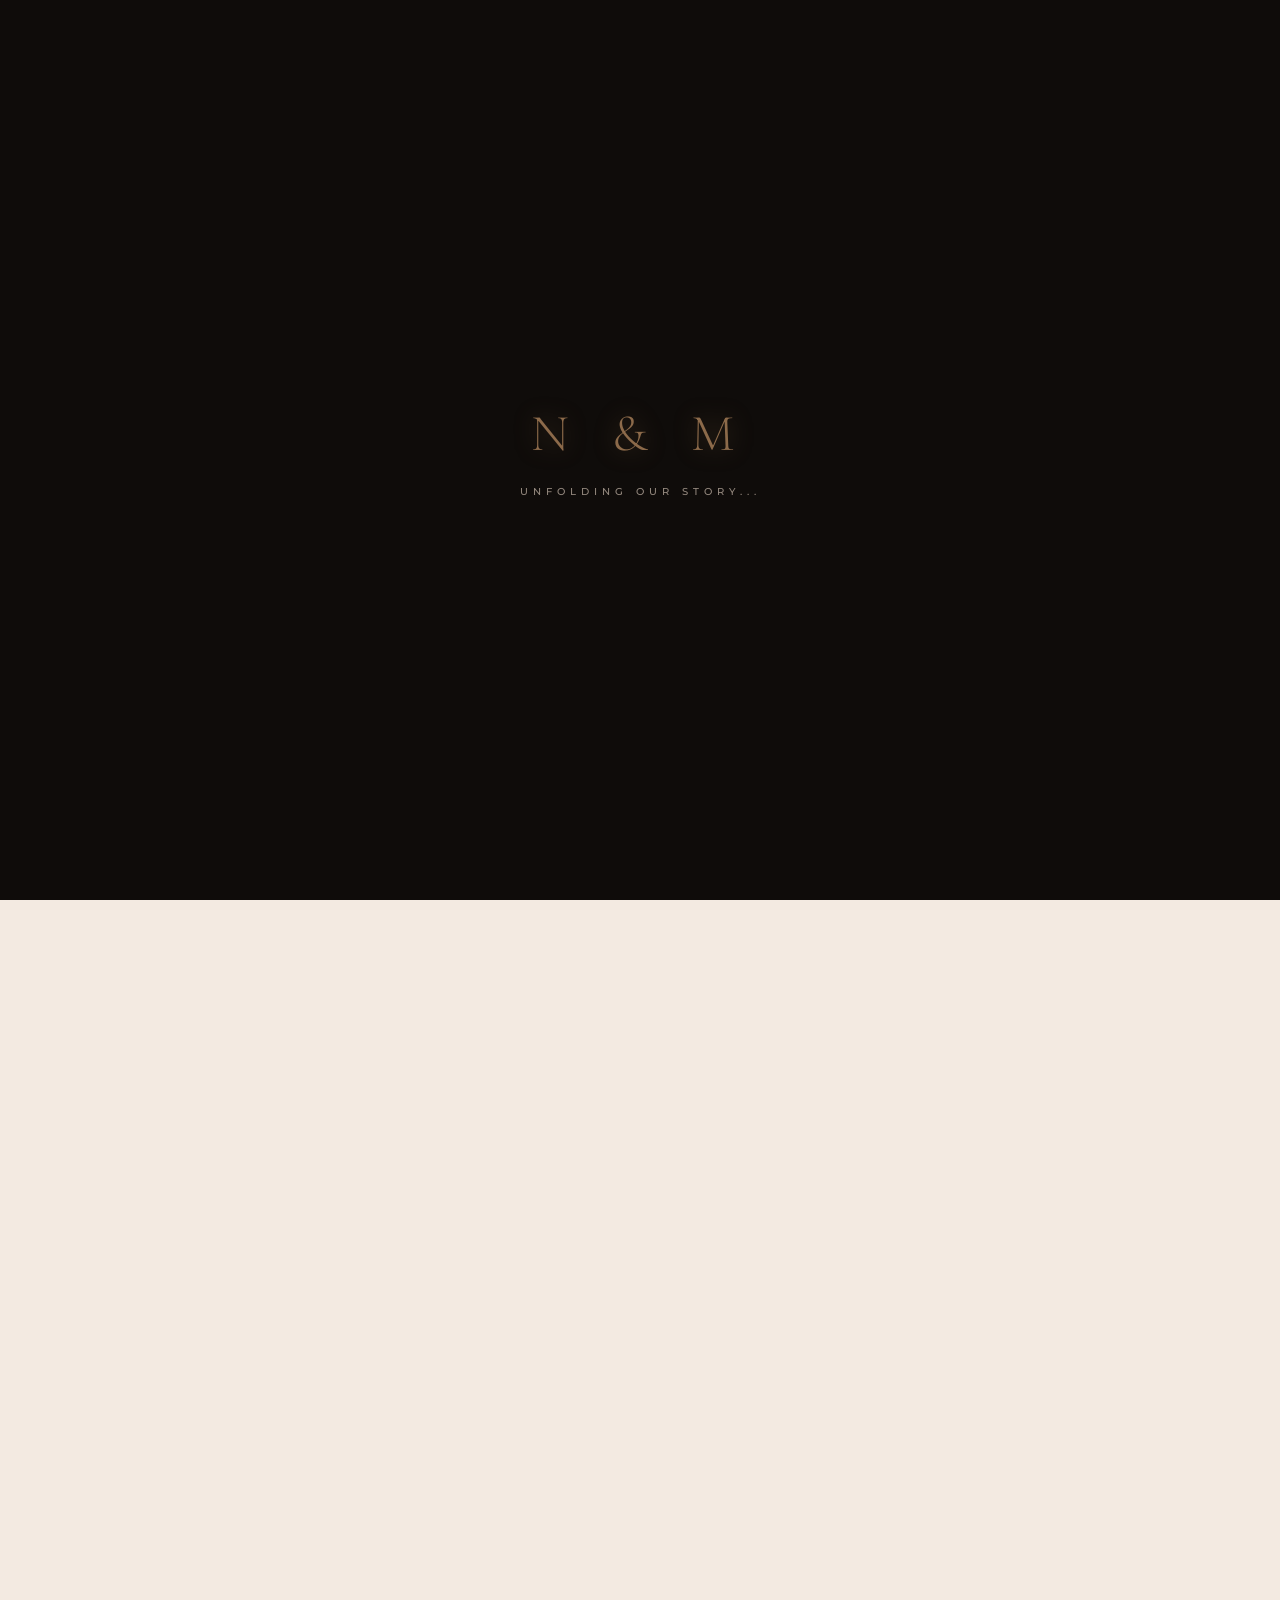
==== commit ef6e47fa: "Update index.html" ====
--- a/index.html
+++ b/index.html
@@ -31,6 +31,7 @@
     }
 
     * { box-sizing: border-box; -webkit-tap-highlight-color: transparent; }
+    
     html { scroll-behavior: auto; background-color: var(--bg); overflow-x: hidden; }
     body.is-loading { position: fixed; width: 100%; height: 100vh; overflow: hidden; }
     body { margin: 0; padding: 0; font-family: 'Montserrat', sans-serif; font-weight: 300; color: var(--text); background-color: var(--bg); background-image: radial-gradient(circle at top, #faf7f2 0%, var(--bg) 60%, var(--bg-2) 100%); overflow-x: hidden; width: 100%; -webkit-font-smoothing: antialiased; }
@@ -44,7 +45,7 @@
     .loader-initials { font-family: 'Cormorant Garamond', serif; font-size: 52px; letter-spacing: 0.3em; animation: pulse 2.5s infinite alternate; font-weight: 300; text-shadow: 0 0 25px rgba(166,124,82,0.4); color: var(--gold); }
     .loader-text { margin-top: 20px; font-size: 10px; text-transform: uppercase; letter-spacing: 0.5em; opacity: 0.6; font-weight: 500; }
     
-    .enter-button { margin-top: 50px; padding: 14px 35px; border: 1px solid rgba(166,124,82,0.6); border-radius: 40px; color: var(--gold); font-family: 'Montserrat', sans-serif; font-size: 11px; letter-spacing: 0.3em; text-transform: uppercase; cursor: pointer; background: transparent; transition: all 0.4s ease; animation: pulseBtn 2s infinite; font-weight: 500;}
+    .enter-button { margin-top: 50px; padding: 14px 35px; border: none; border-radius: 40px; color: var(--gold); font-family: 'Montserrat', sans-serif; font-size: 11px; letter-spacing: 0.3em; text-transform: uppercase; cursor: pointer; background: transparent; transition: all 0.4s ease; animation: pulseBtn 2s infinite; font-weight: 500;}
     @keyframes pulseBtn { 0% { box-shadow: 0 0 0 0 rgba(166,124,82, 0.4); } 70% { box-shadow: 0 0 0 15px rgba(166,124,82, 0); } 100% { box-shadow: 0 0 0 0 rgba(166,124,82, 0); } }
     @keyframes pulse { 0% { opacity: 0.4; transform: scale(0.98); } 100% { opacity: 1; transform: scale(1.02); } }
 
@@ -58,40 +59,38 @@
 
     h1, h2, h3 { font-family: 'Cormorant Garamond', serif; font-weight: 400; margin: 0; letter-spacing: -0.01em; color: #15100c; }
     
-    /* Kontejner bez unutrašnjih margina - omogućava savršen Full Bleed */
-    .page { width: min(100%, 900px); margin: 0 auto; padding: 0 0 100px; position: relative; z-index: 10; }
+    /* Glavni kontejner - sve ide unutar njega prirodno */
+    .page { width: 100%; max-width: 900px; margin: 0 auto; padding: 0 20px 100px; position: relative; z-index: 10; }
 
     /* HERO */
-    .hero { min-height: 100vh; display: flex; flex-direction: column; justify-content: center; align-items: center; text-align: center; position: relative; padding: 0 24px; }
+    .hero { min-height: 100vh; display: flex; flex-direction: column; justify-content: center; align-items: center; text-align: center; position: relative; }
     .eyebrow { text-transform: uppercase; letter-spacing: 0.4em; font-size: 11px; color: var(--muted); margin-bottom: 35px; font-weight: 600; }
     h1 { font-size: clamp(65px, 16vw, 150px); line-height: 0.85; letter-spacing: -0.02em; color: #15100c; }
     .hero-message { max-width: 540px; margin: 45px auto 0; font-size: clamp(18px, 4.5vw, 24px); line-height: 1.6; color: #4a3422; font-family: 'Cormorant Garamond', serif; font-style: italic; }
     
     .ticker-container { display: flex; gap: 15px; justify-content: center; flex-wrap: wrap; margin-top: 50px; }
-    .ticker-box { background: rgba(255,252,248,0.5); border: 1px solid rgba(166,124,82,0.3); border-radius: var(--radius); padding: 15px 20px; min-width: 80px; text-align: center; backdrop-filter: blur(10px); -webkit-backdrop-filter: blur(10px); box-shadow: inset 0 1px 2px rgba(255,255,255,0.6), 0 10px 20px rgba(0,0,0,0.03); }
+    .ticker-box { background: rgba(255,252,248,0.5); border: none; border-radius: var(--radius); padding: 15px 20px; min-width: 80px; text-align: center; backdrop-filter: blur(10px); -webkit-backdrop-filter: blur(10px); box-shadow: inset 0 1px 2px rgba(255,255,255,0.6), 0 10px 20px rgba(0,0,0,0.03); }
     .ticker-num { font-family: 'Cormorant Garamond', serif; font-size: 32px; color: #15100c; line-height: 1; }
     .ticker-label { font-size: 9px; text-transform: uppercase; letter-spacing: 0.25em; color: var(--muted); margin-top: 5px; font-weight: 600; }
 
-    /* Osnovne sekcije sa paddingom sa strana da element ne udara u ivicu */
-    .section { padding: 90px 24px; display: flex; flex-direction: column; justify-content: center; align-items: center; transition: z-index 0.3s ease; position: relative; will-change: transform, opacity; width: 100%; }
-    
-    .card { background: var(--card); backdrop-filter: blur(35px); -webkit-backdrop-filter: blur(35px); border: 1px solid rgba(255, 255, 255, 0.6); border-radius: var(--radius); box-shadow: var(--shadow), inset 0 1px 3px rgba(255,255,255,0.8); width: 100%; overflow: hidden; }
+    /* Sekcije - prirodno centriranje pomoću flexbox-a bez ikakvih transform trikova */
+    .section { padding: 80px 0; display: flex; flex-direction: column; justify-content: center; align-items: center; transition: z-index 0.3s ease; position: relative; will-change: transform, opacity; width: 100%; }
+    
+    .card { background: var(--card); backdrop-filter: blur(35px); -webkit-backdrop-filter: blur(35px); border: none; border-radius: var(--radius); box-shadow: var(--shadow), inset 0 1px 3px rgba(255,255,255,0.8); width: 100%; overflow: hidden; }
     
     /* PRVA SLIKA */
     .split { display: grid; grid-template-columns: 1fr 1.1fr; gap: 50px; align-items: center; width: 100%; }
-    .photo-card { padding: 20px; transform: rotate(0deg); width: 100%; }
+    .photo-card { padding: 20px; transform: rotate(0deg); width: 100%; border: none; }
     .photo-card-inner { position: relative; width: 100%; height: 100%; }
     .image-wrapper { overflow: hidden; border-radius: 24px; aspect-ratio: 4 / 5; position: relative; box-shadow: 0 20px 40px rgba(0,0,0,0.06); }
     .image-wrapper img { width: 100%; height: 100%; object-fit: cover; }
     .caption { color: var(--muted); font-size: 12px; letter-spacing: 0.15em; padding: 20px 8px 4px; text-align: center; text-transform: uppercase; font-weight: 500; }
     
-    /* ==========================================
-       🌌 FULL-BLEED ZVJEZDANO NEBO
-       ========================================== */
+    /* PLAVO ZVJEZDANO NEBO - Normalna Kartica */
     .star-map-fullscreen { 
-        width: 100vw; 
-        margin-left: calc(50% - 50vw);
-        height: 100vh; 
+        width: 100%; 
+        height: 70vh; 
+        border-radius: var(--radius);
         background: radial-gradient(ellipse at center, #1e3a8a 0%, #0c1a40 100%); 
         color: #fff; display: flex; align-items: center; justify-content: center; text-align: center; position: relative; overflow: hidden; box-shadow: inset 0 0 100px rgba(0,0,0,0.8); padding: 0 20px; 
     }
@@ -110,28 +109,28 @@
     .star-map-content p { color: rgba(255,255,255,0.7); font-size: 14px; letter-spacing: 0.25em; text-transform: uppercase; font-weight: 500; text-shadow: 0 2px 10px rgba(0,0,0,0.8); }
 
     /* MINIMALIST COORDINATES */
-    .coord-card { background: #110e0c; color: #eedfcc; padding: 80px 40px; text-align: center; position: relative; width: 100%; border-radius: var(--radius); box-shadow: 0 30px 60px rgba(0,0,0,0.3), inset 0 1px 1px rgba(255,255,255,0.1); }
+    .coord-card { background: #110e0c; color: #eedfcc; padding: 80px 40px; text-align: center; position: relative; width: 100%; border-radius: var(--radius); box-shadow: 0 30px 60px rgba(0,0,0,0.3); border: none;}
     .coord-card::before { content:''; position:absolute; inset:0; opacity:0.05; background-image: repeating-linear-gradient(0deg, transparent, transparent 19px, #eedfcc 20px), repeating-linear-gradient(90deg, transparent, transparent 19px, #eedfcc 20px); pointer-events: none;}
     .pin-icon { width: 40px; height: 40px; fill: var(--accent); margin-bottom: 20px; animation: float 3s ease-in-out infinite; filter: drop-shadow(0 10px 10px rgba(166, 124, 82, 0.4)); }
     @keyframes float { 0%, 100% { transform: translateY(0); } 50% { transform: translateY(-10px); } }
     .coord-val { font-family: 'Montserrat', sans-serif; font-weight: 300; font-size: clamp(20px, 4vw, 32px); letter-spacing: 0.1em; margin-bottom: 15px; }
     .coord-desc { font-family: 'Cormorant Garamond', serif; font-style: italic; font-size: 22px; color: #9a8a7a; }
 
-    /* TIMELINE (Optimizovano za max glatkoću bez sjeckanja) */
+    /* TIMELINE */
     .timeline { position: relative; padding: 40px 0; max-width: 600px; margin: 0 auto; width: 100%; }
     .timeline::before { content: ''; position: absolute; left: 20px; top: 0; bottom: 0; width: 1px; background: rgba(133, 115, 99, 0.15); }
     .timeline-progress { position: absolute; left: 20px; top: 0; width: 1px; background: var(--accent); height: 0; }
     .timeline-item { position: relative; padding-left: 55px; margin-bottom: 60px; opacity: 0; transform: translateY(30px); transition: all 0.6s cubic-bezier(0.16, 1, 0.3, 1); will-change: transform, opacity;}
     .timeline-item:last-child { margin-bottom: 0; }
-    .timeline-dot { position: absolute; left: 15px; top: 8px; width: 11px; height: 11px; background: var(--bg); border: 2px solid rgba(133, 115, 99, 0.4); border-radius: 50%; transition: all 0.5s ease; }
-    .timeline-item.active .timeline-dot { background: var(--accent); border-color: var(--accent); box-shadow: 0 0 15px rgba(166,124,82,0.6); transform: scale(1.3); }
+    .timeline-dot { position: absolute; left: 15px; top: 8px; width: 11px; height: 11px; background: var(--bg); border: none; border-radius: 50%; transition: all 0.5s ease; }
+    .timeline-item.active .timeline-dot { background: var(--accent); border-color: transparent; box-shadow: 0 0 15px rgba(166,124,82,0.6); transform: scale(1.3); }
     .timeline-item.active { opacity: 1; transform: translateY(0); }
     .timeline-date { font-size: 12px; font-weight: 600; letter-spacing: 0.15em; text-transform: uppercase; color: var(--muted); margin-bottom: 8px; }
     .timeline-title { font-family: 'Cormorant Garamond', serif; font-size: 28px; color: #15100c; margin-bottom: 10px; }
     .timeline-content { font-size: 16px; line-height: 1.6; color: #4a3422; margin: 0; }
 
     /* NOVI "FUTURE SNAPSHOT" ITEM */
-    .future-card { padding: 60px 40px; text-align: center; }
+    .future-card { padding: 60px 40px; text-align: center; border: none; }
     .future-content { max-width: 500px; margin: 0 auto; }
     .future-eyebrow { text-transform: uppercase; letter-spacing: 0.35em; font-size: 11px; color: var(--gold); margin-bottom: 15px; font-weight: 600;}
     .future-list { list-style: none; padding: 0; margin: 40px 0 0 0; text-align: left;}
@@ -139,8 +138,8 @@
     .future-dot { flex-shrink: 0; width: 8px; height: 8px; border-radius: 50%; background: var(--accent); margin-top: 6px; box-shadow: 0 0 10px rgba(166,124,82,0.4); }
     .future-text { font-family: 'Cormorant Garamond', serif; font-size: 22px; color: #4a3422; line-height: 1.4; font-style: italic; }
 
-    /* FULLSCREEN TEXT BLOCK - Savršeno od ivice do ivice */
-    .text-block-fullscreen { width: 100vw; margin-left: calc(50% - 50vw); padding: 140px 24px; text-align: center; background: linear-gradient(to bottom, transparent, rgba(166,124,82,0.08), transparent); }
+    /* FULLSCREEN TEXT BLOCK - Sada u normalnoj formi bez ivica ekrana */
+    .text-block-fullscreen { width: 100%; padding: 100px 0; text-align: center; background: transparent; }
     .text-block-fullscreen h2 { margin-bottom: 28px; font-size: clamp(42px, 8.5vw, 78px); line-height: 1.05; color: #15100c; letter-spacing: -0.01em; }
     .text-block-fullscreen p { margin: 0 auto; max-width: 620px; font-size: clamp(17px, 4.5vw, 21px); line-height: 1.65; color: #4a3422; font-weight: 300; }
 
@@ -148,13 +147,14 @@
        🎞️ CINEMATIC CROSSFADE GALERIJA
        ========================================== */
     .cinematic-gallery-container { 
-        height: 1000vh;
-        width: 100vw; 
-        margin-left: calc(50% - 50vw);
-        position: relative; 
+        height: 600vh;
+        width: 100%; 
+        position: relative;
         background: #1e1610; 
-    }
-    .gallery-sticky { position: sticky; top: 0; width: 100vw; height: 100vh; overflow: hidden; display: flex; align-items: center; justify-content: center; }
+        border-radius: var(--radius);
+        margin: 40px 0;
+    }
+    .gallery-sticky { position: sticky; top: 0; width: 100%; height: 100vh; overflow: hidden; display: flex; align-items: center; justify-content: center; border-radius: var(--radius); }
     
     .gallery-img { position: absolute; inset: 0; opacity: 0; transform: scale(1.05); display: flex; align-items: center; justify-content: center; padding: 20px; will-change: transform, opacity; z-index: 1;}
     
@@ -162,13 +162,13 @@
         max-width: 100%; 
         max-height: 100%; 
         object-fit: contain; 
-        border-radius: 16px; 
+        border-radius: var(--radius); 
         box-shadow: 0 25px 50px rgba(0,0,0,0.6);
     }
     
     .gallery-overlay { position: absolute; inset: 0; background: radial-gradient(circle, transparent 50%, rgba(30,22,16,0.8) 100%); z-index: 100; pointer-events: none;}
 
-    /* ZASEBNE SLIKE - Max 440px */
+    /* ZASEBNE SLIKE - Normalno centriranje preko Flexbox-a kontejnera */
     .hold-container { position: relative; width: 100%; max-width: 440px; margin: 0 auto; aspect-ratio: 4/5; border-radius: var(--radius); overflow: hidden; box-shadow: var(--shadow); cursor: pointer; -webkit-touch-callout: none; -webkit-user-select: none; user-select: none; touch-action: pan-y; transition: box-shadow 0.6s ease; }
     .hold-image { width: 100%; height: 100%; object-fit: cover; filter: blur(25px) grayscale(50%); transform: scale(1.1); transition: all 1.2s cubic-bezier(0.19, 1, 0.22, 1); pointer-events: none; }
     .hold-overlay { position: absolute; inset: 0; display: flex; flex-direction: column; justify-content: center; align-items: center; background: rgba(243, 234, 225, 0.3); transition: opacity 0.5s ease; pointer-events: none; }
@@ -179,13 +179,13 @@
     .hold-container.active .hold-image { filter: blur(0px) grayscale(0%); transform: scale(1); }
     .hold-container.active .hold-overlay { opacity: 0; }
 
-    /* SCRATCH REVEAL - ZAKLJUČANO SKROLANJE SAMO NA NJOJ */
+    /* SCRATCH REVEAL */
     .scratch-container { position: relative; width: 100%; max-width: 440px; margin: 0 auto; aspect-ratio: 4/5; border-radius: var(--radius); overflow: hidden; box-shadow: var(--shadow); touch-action: none; }
     .scratch-container img { width: 100%; height: 100%; object-fit: cover; pointer-events: none; }
     #scratchCanvas { position: absolute; top: 0; left: 0; width: 100%; height: 100%; touch-action: none; cursor: pointer; z-index: 5; }
     .scratch-hint { position: absolute; top: 30px; left: 0; width: 100%; text-align: center; color: #fff; font-size: 11px; letter-spacing: 0.25em; text-transform: uppercase; text-shadow: 0 4px 12px rgba(0,0,0,0.6); pointer-events: none; z-index: 10; font-weight: 500; transition: opacity 0.6s ease; }
 
-    /* DRAW HEART - ZAKLJUČANO SKROLANJE SAMO NA NJOJ */
+    /* DRAW HEART */
     .draw-heart-wrapper { position: relative; width: 100%; max-width: 440px; margin: 0 auto; aspect-ratio: 4/5; border-radius: var(--radius); overflow: hidden; box-shadow: 0 40px 80px rgba(0,0,0,0.15); background: #15100c; -webkit-touch-callout: none; -webkit-user-select: none; user-select: none; touch-action: none;}
     .dh-hint { position: absolute; top: 30px; left: 0; width: 100%; text-align: center; font-size: 11px; letter-spacing: 0.25em; text-transform: uppercase; z-index: 10; font-weight: 500; pointer-events: none; transition: opacity 0.5s ease; color: var(--gold); }
     #dhCanvas { position: absolute; top: 0; left: 0; width: 100%; height: 100%; touch-action: none; z-index: 5; cursor: pointer; }
@@ -201,26 +201,26 @@
     body.focus-mode #focus-overlay { opacity: 1; pointer-events: auto; }
     
     .flip-grid { display: flex; gap: 20px; justify-content: center; flex-wrap: wrap; margin-top: 30px; position: relative; z-index: 95; width: 100%; }
-    .flip-card { background: transparent; width: 200px; height: 280px; perspective: 1000px; cursor: pointer; -webkit-tap-highlight-color: transparent; position: relative; z-index: 96; transition: z-index 0.3s;}
+    .flip-card { background: transparent; width: 200px; height: 280px; perspective: 1000px; cursor: pointer; -webkit-tap-highlight-color: transparent; position: relative; z-index: 96; transition: z-index 0.3s; border: none;}
     .flip-card.flipped { z-index: 105; }
     .flip-inner { position: relative; width: 100%; height: 100%; text-align: center; transition: transform 0.8s cubic-bezier(0.4, 0.2, 0.2, 1); transform-style: preserve-3d; }
     .flip-card.flipped .flip-inner { transform: rotateY(180deg); }
-    .flip-front, .flip-back { position: absolute; width: 100%; height: 100%; backface-visibility: hidden; border-radius: 20px; display: flex; flex-direction: column; justify-content: center; align-items: center; padding: 20px; box-shadow: var(--shadow); }
-    .flip-front { background: var(--card); border: 1px solid rgba(255,255,255,0.6); backdrop-filter: blur(15px); }
+    .flip-front, .flip-back { position: absolute; width: 100%; height: 100%; backface-visibility: hidden; border-radius: 20px; display: flex; flex-direction: column; justify-content: center; align-items: center; padding: 20px; box-shadow: var(--shadow); border: none; }
+    .flip-front { background: var(--card); backdrop-filter: blur(15px); border: none; }
     .flip-front .number { font-family: 'Cormorant Garamond', serif; font-size: 65px; color: #15100c; opacity: 0.8; }
-    .flip-back { background: #15100c; color: #eedfcc; transform: rotateY(180deg); border: 1px solid rgba(166,124,82,0.4); }
+    .flip-back { background: #15100c; color: #eedfcc; transform: rotateY(180deg); border: none; }
     .flip-back p { font-family: 'Cormorant Garamond', serif; font-style: italic; font-size: 18px; line-height: 1.5; margin: 0; }
 
     /* HEART MUSIC CARD */
-    .music-card { padding: 100px 40px; text-align: center; position: relative; overflow: hidden; transition: all 0.5s ease; box-shadow: var(--shadow), inset 0 1px 3px rgba(255,255,255,0.8); }
+    .music-card { padding: 100px 40px; text-align: center; position: relative; overflow: hidden; transition: all 0.5s ease; box-shadow: var(--shadow), inset 0 1px 3px rgba(255,255,255,0.8); border: none; }
     .heart-bg { position: absolute; top: 50%; left: 50%; transform: translate(-50%, -50%); width: 440px; height: 440px; opacity: 0.05; z-index: 0; pointer-events: none; animation: heartbeat-bg 3s ease-in-out infinite; }
     .heart-bg svg { width: 100%; height: 100%; fill: var(--accent); }
     .heart-icon-top { width: 32px; height: 32px; margin: 0 auto 24px auto; fill: var(--accent); animation: heartbeat-bg 1.5s ease-in-out infinite; filter: drop-shadow(0 0 10px rgba(166,124,82,0.3)); }
     @keyframes heartbeat-bg { 0%, 100% { transform: scale(1); filter: drop-shadow(0 0 0px var(--accent)); } 50% { transform: scale(1.08); filter: drop-shadow(0 0 20px rgba(166,124,82,0.4)); } }
     .music-card-content { position: relative; z-index: 2; }
     .btn-group { display: flex; flex-direction: column; gap: 20px; align-items: center; margin-top: 40px; width: 100%; }
-    .play-button { appearance: none; border: 1px solid rgba(166,124,82,0.3); border-radius: 50px; background: rgba(255,255,255,0.5); color: var(--text); padding: 18px 36px; font-family: 'Montserrat', sans-serif; font-weight: 500; font-size: 13px; letter-spacing: 0.12em; text-transform: uppercase; cursor: pointer; transition: all 0.4s cubic-bezier(0.16, 1, 0.3, 1); width: 100%; max-width: 280px; display: flex; justify-content: center; align-items: center; gap: 12px; }
-    .play-button:hover { background: #fff; box-shadow: 0 20px 40px rgba(0,0,0,0.06); transform: translateY(-3px); border-color: rgba(33,26,20,0.25); }
+    .play-button { appearance: none; border: 1px solid rgba(166,124,82,0.3); border-radius: 50px; background: rgba(255,255,255,0.5); color: var(--text); padding: 18px 36px; font-family: 'Montserrat', sans-serif; font-weight: 500; font-size: 13px; letter-spacing: 0.12em; text-transform: uppercase; cursor: pointer; transition: all 0.4s cubic-bezier(0.16, 1, 0.3, 1); width: 100%; max-width: 280px; display: flex; justify-content: center; align-items: center; gap: 12px; border: none; }
+    .play-button:hover { background: #fff; box-shadow: 0 20px 40px rgba(0,0,0,0.06); transform: translateY(-3px); }
     .waveform { display: none; justify-content: center; align-items: center; gap: 4px; height: 20px; margin-top: 25px; }
     .wave-bar { width: 3px; height: 100%; background: var(--accent); border-radius: 3px; animation: bounce 0.8s ease-in-out infinite alternate; transform-origin: bottom; }
     .wave-bar:nth-child(2) { animation-delay: 0.15s; height: 60%; }
@@ -230,9 +230,9 @@
     @keyframes bounce { 0% { transform: scaleY(0.2); } 100% { transform: scaleY(1.1); } }
 
     /* TIME CAPSULE */
-    .time-capsule-card { position: relative; overflow: hidden; padding: 0 !important; border: 1px solid rgba(166, 124, 82, 0.4) !important; background: rgba(255, 252, 248, 0.4); box-shadow: inset 0 1px 3px rgba(255,255,255,0.7); }
+    .time-capsule-card { position: relative; overflow: hidden; padding: 0 !important; background: rgba(255, 252, 248, 0.4); box-shadow: none; border: none; }
     .capsule-blur { filter: blur(30px); opacity: 0.4; pointer-events: none; user-select: none; padding: clamp(50px, 10vw, 90px); text-align: center; }
-    .lock-overlay { position: absolute; inset: 0; display: flex; flex-direction: column; justify-content: center; align-items: center; text-align: center; background: rgba(243, 234, 225, 0.4); z-index: 10; }
+    .lock-overlay { position: absolute; inset: 0; display: flex; flex-direction: column; justify-content: center; align-items: center; text-align: center; background: rgba(243, 234, 225, 0.4); z-index: 10; border: none;}
     .lock-icon { font-size: 48px; margin-bottom: 20px; animation: lockGlow 2.5s infinite ease-in-out; }
     @keyframes lockGlow { 0%, 100% { transform: scale(1); filter: drop-shadow(0 0 0px rgba(166, 124, 82, 0)); } 50% { transform: scale(1.08); filter: drop-shadow(0 0 25px rgba(166, 124, 82, 0.5)); } }
     .lock-text { font-family: 'Cormorant Garamond', serif; font-size: 28px; color: #15100c; font-weight: 500; }
@@ -242,12 +242,12 @@
     .final { min-height: 90vh; display: flex; flex-direction: column; justify-content: center; align-items: center; text-align: center; position: relative; padding: 60px 0; }
     .final h2 { font-size: clamp(55px, 13vw, 115px); font-style: italic; line-height: 0.95; }
     .signature { margin-top: 60px; font-size: 11px; letter-spacing: 0.4em; text-transform: uppercase; color: var(--muted); font-weight: 600; }
-    .shake-hint { margin-top: 30px; font-size: 9px; letter-spacing: 0.15em; color: rgba(133, 115, 99, 0.5); cursor: pointer; text-transform: uppercase; padding: 10px; border: 1px solid rgba(133, 115, 99, 0.3); border-radius: 20px; transition: all 0.3s;}
+    .shake-hint { margin-top: 30px; font-size: 9px; letter-spacing: 0.15em; color: rgba(133, 115, 99, 0.5); cursor: pointer; text-transform: uppercase; padding: 10px; border: none; border-radius: 20px; transition: all 0.3s;}
     .shake-hint:hover { background: rgba(133, 115, 99, 0.1); }
 
     /* POP-UPS OVERLAYS */
     .fullscreen-overlay { display: none; position: fixed; inset: 0; background: rgba(10, 15, 25, 0.85); backdrop-filter: blur(15px); -webkit-backdrop-filter: blur(15px); z-index: 999999; justify-content: center; align-items: center; padding: 20px; animation: fadeInPop 1s ease forwards; }
-    .pop-box { position: relative; background: #110e0c; border: 1px solid rgba(166, 124, 82, 0.3); color: #eedfcc; padding: 50px 30px; border-radius: var(--radius); text-align: center; font-family: 'Cormorant Garamond', serif; font-style: italic; font-size: 24px; line-height: 1.4; box-shadow: 0 30px 60px rgba(0,0,0,0.6); max-width: 400px; animation: popUpAnim 0.8s cubic-bezier(0.16, 1, 0.3, 1) forwards; }
+    .pop-box { position: relative; background: #110e0c; border: none; color: #eedfcc; padding: 50px 30px; border-radius: var(--radius); text-align: center; font-family: 'Cormorant Garamond', serif; font-style: italic; font-size: 24px; line-height: 1.4; box-shadow: 0 30px 60px rgba(0,0,0,0.6); max-width: 400px; animation: popUpAnim 0.8s cubic-bezier(0.16, 1, 0.3, 1) forwards; }
     .close-pop { position: absolute; top: 15px; right: 20px; font-size: 22px; color: #857363; font-style: normal; cursor: pointer; font-family: sans-serif; transition: color 0.3s; }
     .close-pop:hover { color: #c39b7d; }
     @keyframes fadeInPop { from { opacity: 0; } to { opacity: 1; } }
@@ -266,7 +266,7 @@
     @media (max-width: 768px) {
       .split { grid-template-columns: 1fr; gap: 40px; }
       .flip-card { width: 100%; max-width: 280px; height: 200px; }
-      .section { padding: 60px 24px; }
+      .section { padding: 60px 0; }
     }
   </style>
 </head>
@@ -277,7 +277,7 @@
   <div id="nightOverlay" class="fullscreen-overlay"><div class="pop-box"><div class="close-pop" onclick="this.parentElement.parentElement.style.display='none'">✕</div>I knew you couldn't sleep.<br>Goodnight my love, see you in the morning. ✨</div></div>
   <div id="batteryOverlay" class="fullscreen-overlay"><div class="pop-box"><div class="close-pop" onclick="this.parentElement.parentElement.style.display='none'">✕</div>I see your battery is running low.<br>Don't worry... my love for you is never on empty. 🔋❤️</div></div>
   <div id="shakeOverlay" class="fullscreen-overlay"><div class="pop-box"><div class="close-pop" onclick="this.parentElement.parentElement.style.display='none'">✕</div>Whenever you need a reason to smile, I'll be here. I love you! ✨</div></div>
-  <div id="anniversaryOverlay" class="fullscreen-overlay" style="background: rgba(166, 124, 82, 0.15);"><div class="pop-box" style="border-color: var(--gold); box-shadow: 0 0 50px rgba(166,124,82,0.2);"><div class="close-pop" onclick="this.parentElement.parentElement.style.display='none'">✕</div>Happy Anniversary!<br><span style="font-size:18px; color:#9a8a7a;">Another year has passed, and I love you more than the first day. 🥂</span></div></div>
+  <div id="anniversaryOverlay" class="fullscreen-overlay" style="background: rgba(166, 124, 82, 0.15);"><div class="pop-box" style="box-shadow: 0 0 50px rgba(166,124,82,0.2);"><div class="close-pop" onclick="this.parentElement.parentElement.style.display='none'">✕</div>Happy Anniversary!<br><span style="font-size:18px; color:#9a8a7a;">Another year has passed, and I love you more than the first day. 🥂</span></div></div>
 
   <div id="confetti-container"></div>
 
@@ -303,7 +303,7 @@
           <div class="ticker-box"><div class="ticker-num" id="t-days">0</div><div class="ticker-label">Days</div></div>
           <div class="ticker-box"><div class="ticker-num" id="t-hours">0</div><div class="ticker-label">Hours</div></div>
           <div class="ticker-box"><div class="ticker-num" id="t-mins">0</div><div class="ticker-label">Mins</div></div>
-          <div class="ticker-box" style="background: rgba(166,124,82,0.15); border-color: rgba(166,124,82,0.6);"><div class="ticker-num" id="t-secs" style="color: var(--accent);">0</div><div class="ticker-label">Secs</div></div>
+          <div class="ticker-box" style="background: rgba(166,124,82,0.15);"><div class="ticker-num" id="t-secs" style="color: var(--accent);">0</div><div class="ticker-label">Secs</div></div>
         </div>
       </div>
 
@@ -312,6 +312,7 @@
       </div>
     </section>
 
+    <!-- Normalni izgled prve sekcije, centrirano -->
     <section class="section split" id="depthSection">
       <div class="card photo-card gs-reveal">
         <div class="photo-card-inner">
@@ -328,7 +329,8 @@
       </div>
     </section>
 
-    <section class="section gs-reveal" style="padding: 0;">
+    <!-- Zvjezdano nebo - Sada uredno upakovano u kontejner bez full-bleeda -->
+    <section class="section gs-reveal">
       <div class="star-map-fullscreen">
         <div class="stars-overlay"></div>
         <div class="star-map-content">
@@ -396,13 +398,15 @@
       </div>
     </section>
 
-    <section class="section" style="padding: 0;">
+    <!-- Obrisane Full Bleed izmjene - tekst sada prati ritam kontejnera -->
+    <section class="section">
       <div class="text-block-fullscreen gs-reveal">
         <h2>Every little thing became ours.</h2>
         <p>The walks, the jokes, the quiet moments, the photos we thought were ordinary... they became my favorite memories.</p>
       </div>
     </section>
 
+    <!-- Galerija u svom standardnom box izdanju -->
     <section class="cinematic-gallery-container">
       <div class="gallery-sticky">
         <div class="gallery-img active" style="z-index: 1; opacity: 1; transform: scale(1);"><img src="https://images.unsplash.com/photo-1611070674042-3957c8a7f700?w=900&auto=format&fit=crop&q=60&ixlib=rb-4.1.0&ixid=M3wxMjA3fDB8MHxzZWFyY2h8Nnx8bG92ZSUyMGNvdXBsZXxlbnwwfDB8MHx8fDA%3D" alt="Memory" loading="lazy"/></div>
@@ -585,13 +589,11 @@
       } 
     });
 
-    gsap.to(document.documentElement, { "--bg": "#ebd5c1", "--bg-2": "#d6c1b0", ease: "none", scrollTrigger: { trigger: ".time-capsule-card", start: "top 90%", end: "bottom bottom", scrub: true } });
-
     const timelineItems = document.querySelectorAll('.timeline-item');
-    timelineItems.forEach((item, index) => { 
+    timelineItems.forEach((item) => { 
         ScrollTrigger.create({ trigger: item, start: "top 85%", onEnter: () => item.classList.add('active'), onLeaveBack: () => item.classList.remove('active') }); 
     });
-    gsap.to("#tLine", { height: "100%", ease: "none", scrollTrigger: { trigger: "#loveTimeline", start: "top 70%", end: "bottom 70%", scrub: true } });
+    gsap.to("#tLine", { scaleY: 1, ease: "none", scrollTrigger: { trigger: "#loveTimeline", start: "top 70%", end: "bottom 70%", scrub: true } });
 
     const allGalleryImgs = gsap.utils.toArray('.gallery-img');
     if(allGalleryImgs.length > 0) {
@@ -605,8 +607,8 @@
             if(i === 0) {
                 galTl.to(img, { scale: 1.02, duration: 1, ease: "none" }, 0);
             } else {
-                galTl.to(allGalleryImgs[i-1], { opacity: 0, scale: 0.98, duration: 1, ease: "power2.inOut" }, i - 0.7);
-                galTl.to(img, { opacity: 1, scale: 1, duration: 1, ease: "power2.inOut" }, i - 0.7);
+                galTl.to(allGalleryImgs[i-1], { opacity: 0, scale: 0.98, duration: 1, ease: "power2.inOut" }, i - 0.9);
+                galTl.to(img, { opacity: 1, scale: 1, duration: 1, ease: "power2.inOut" }, i - 0.9);
                 if(i !== allGalleryImgs.length - 1) {
                     galTl.to(img, { scale: 1.02, duration: 1, ease: "none" }, i + 0.3);
                 }
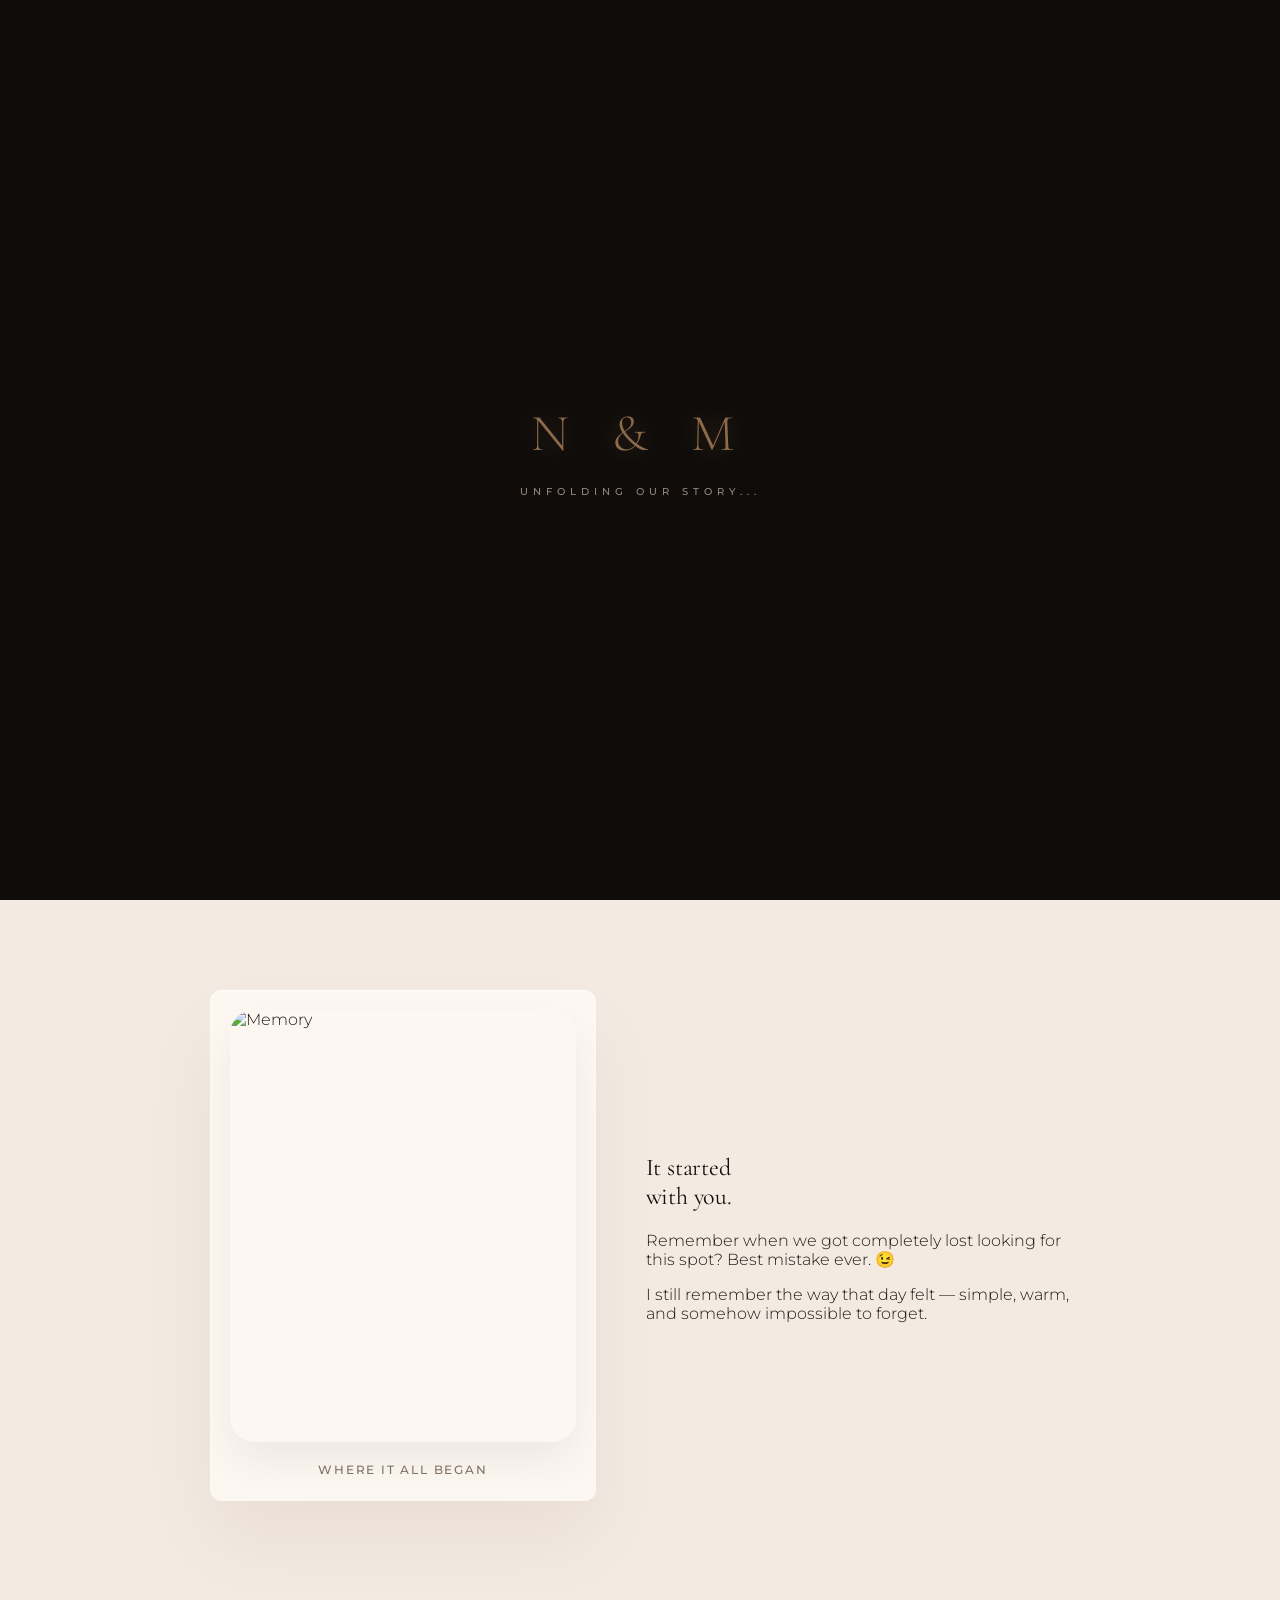
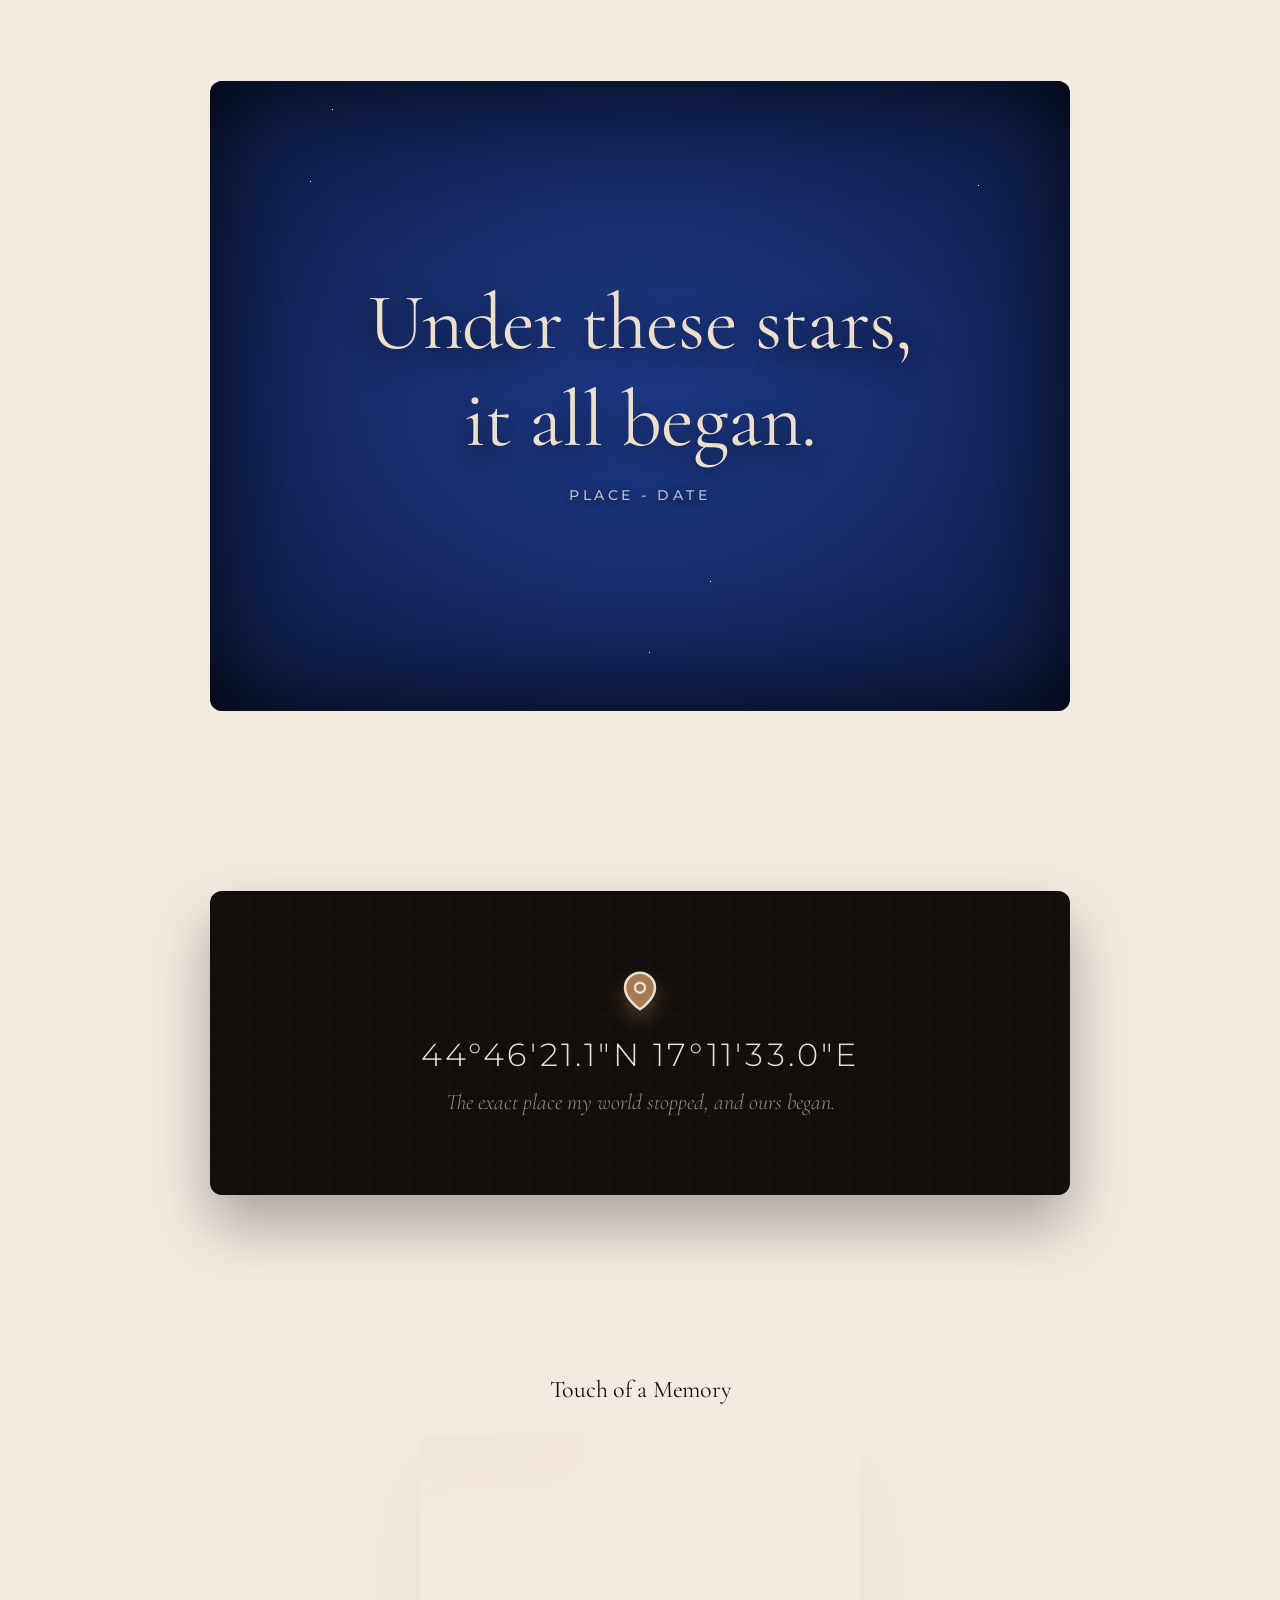
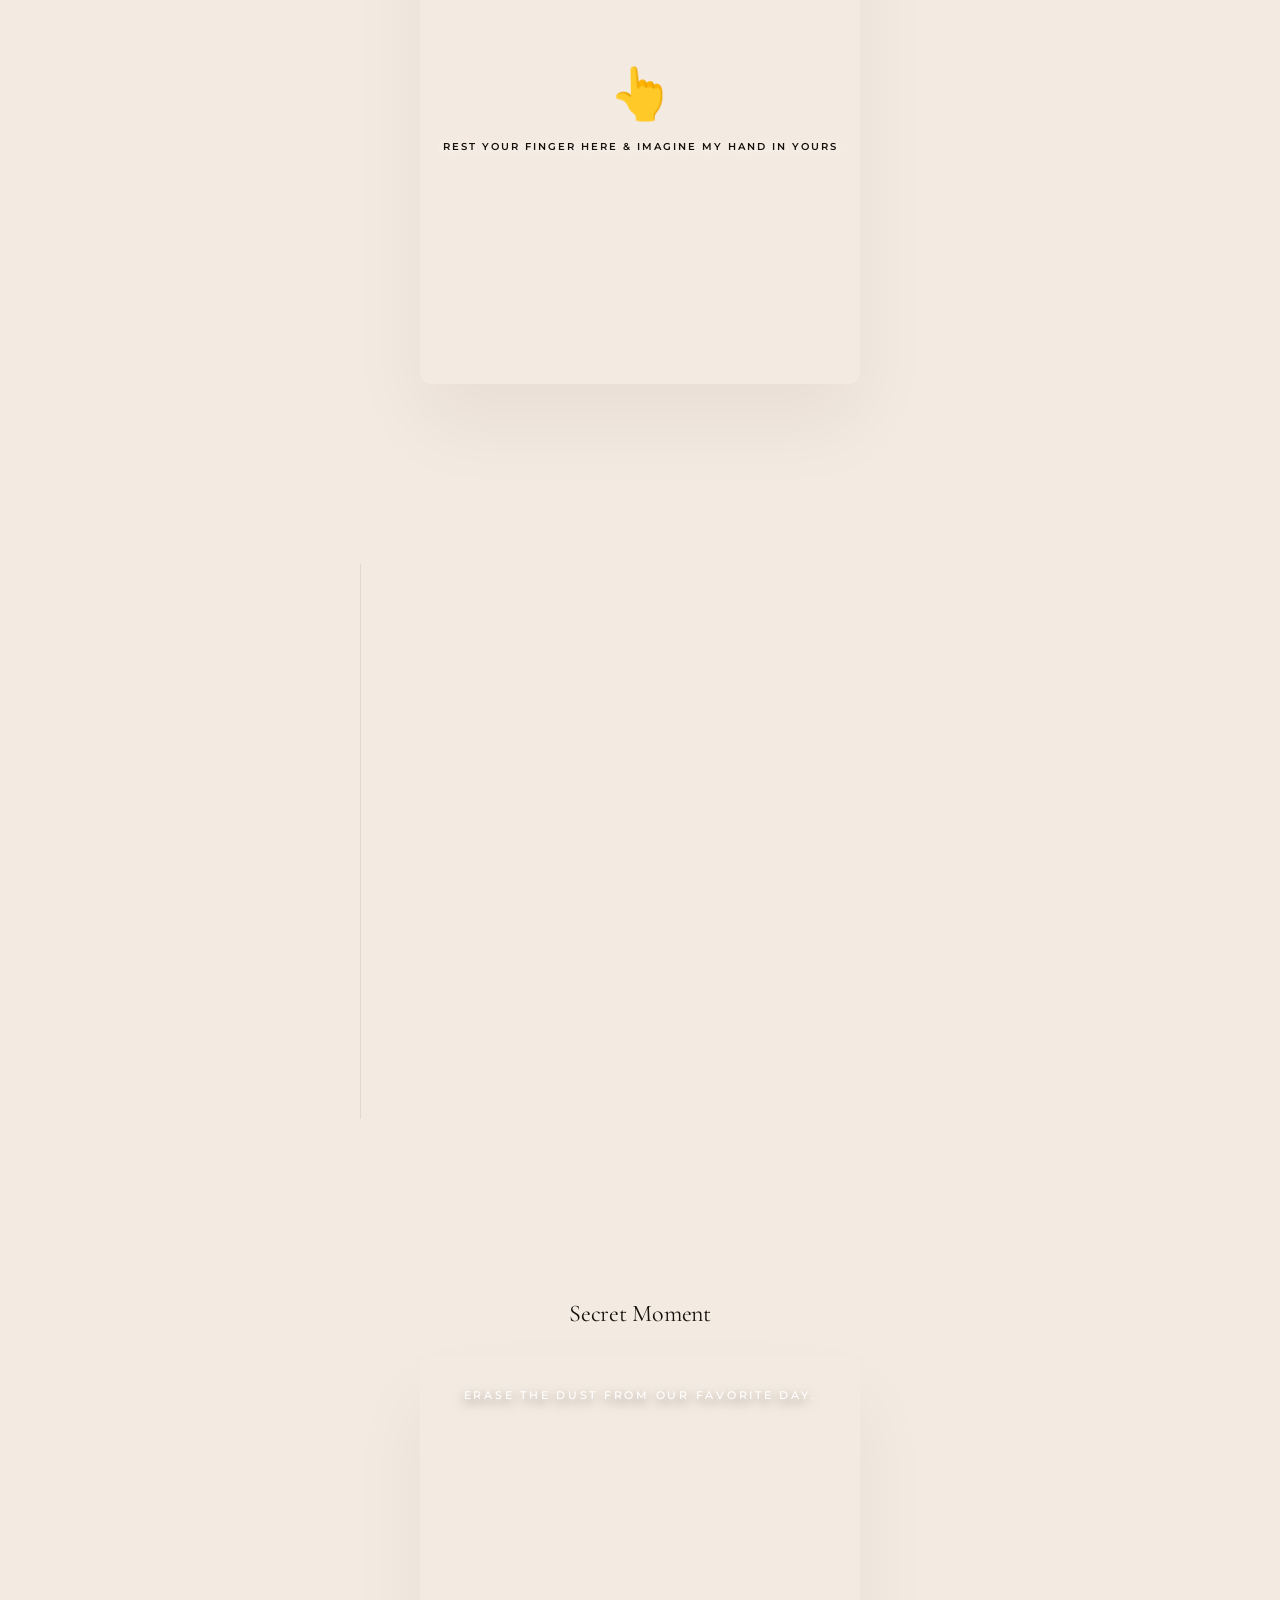
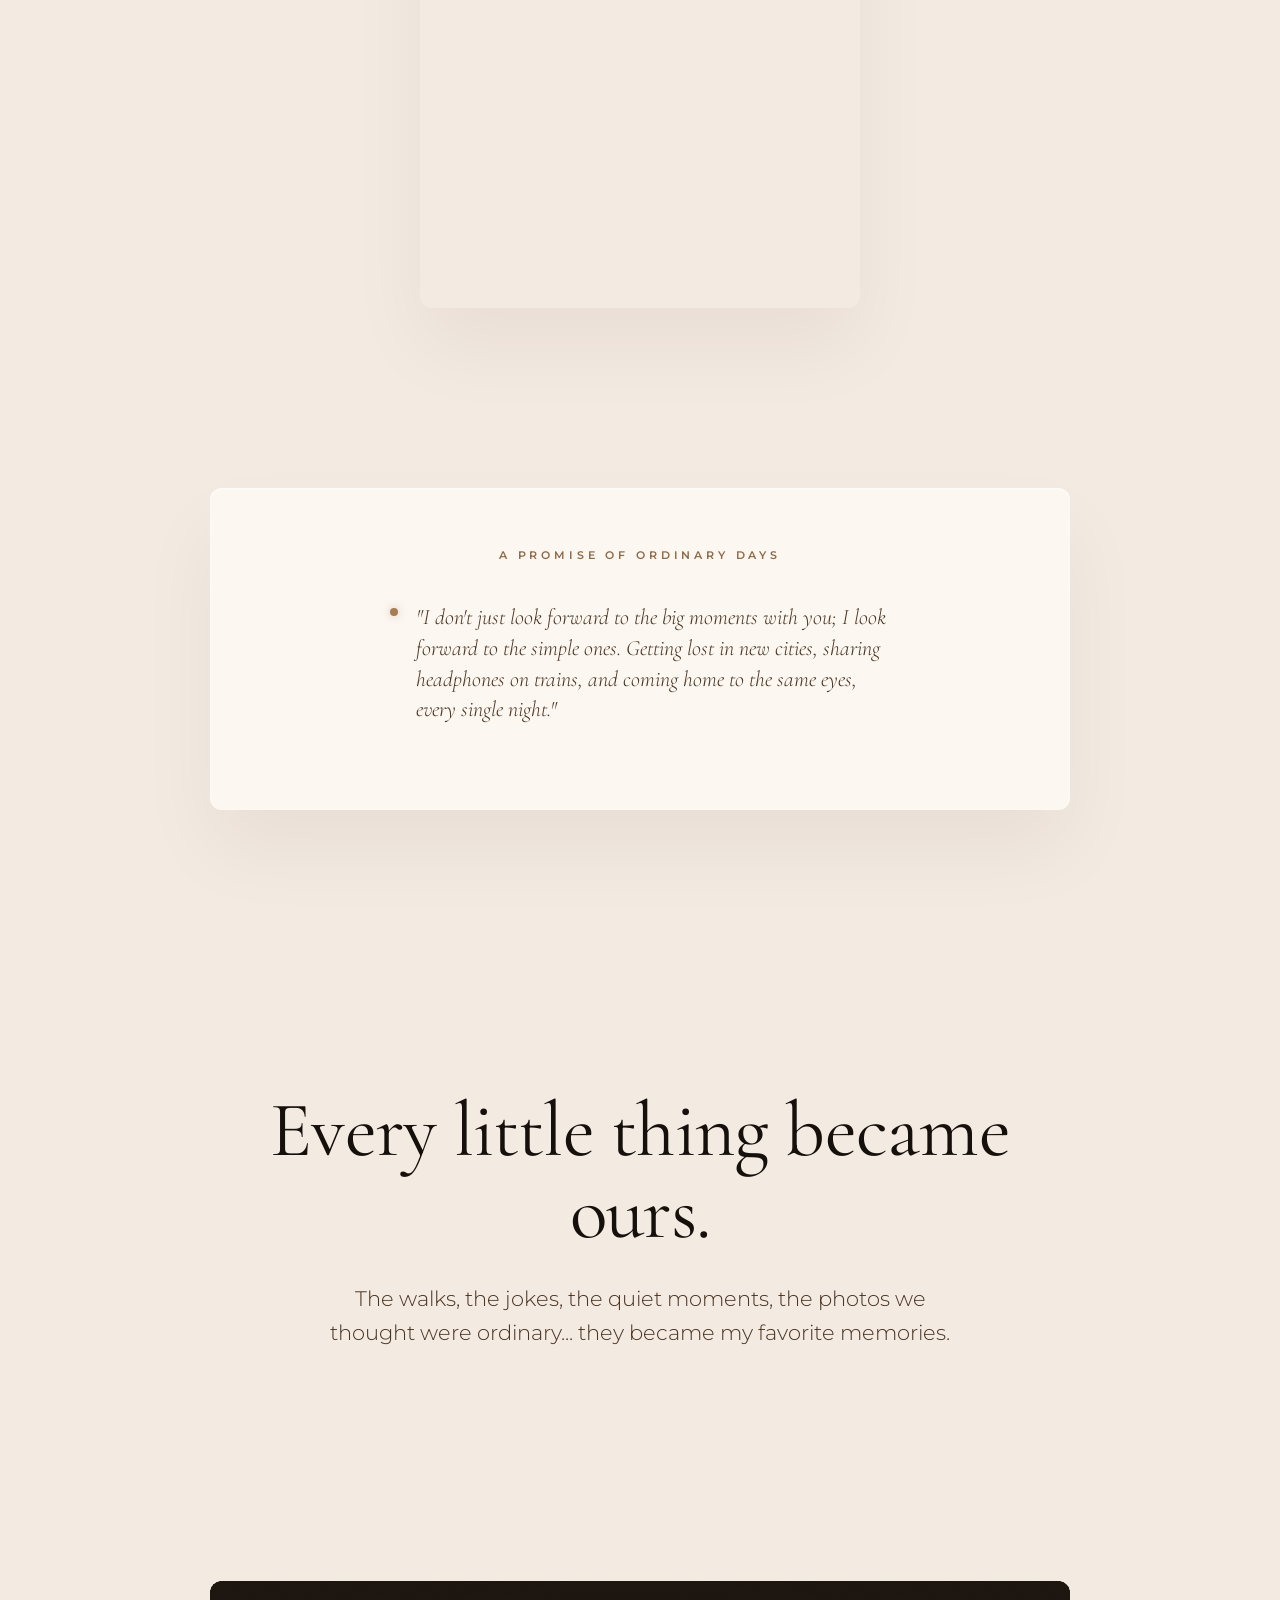
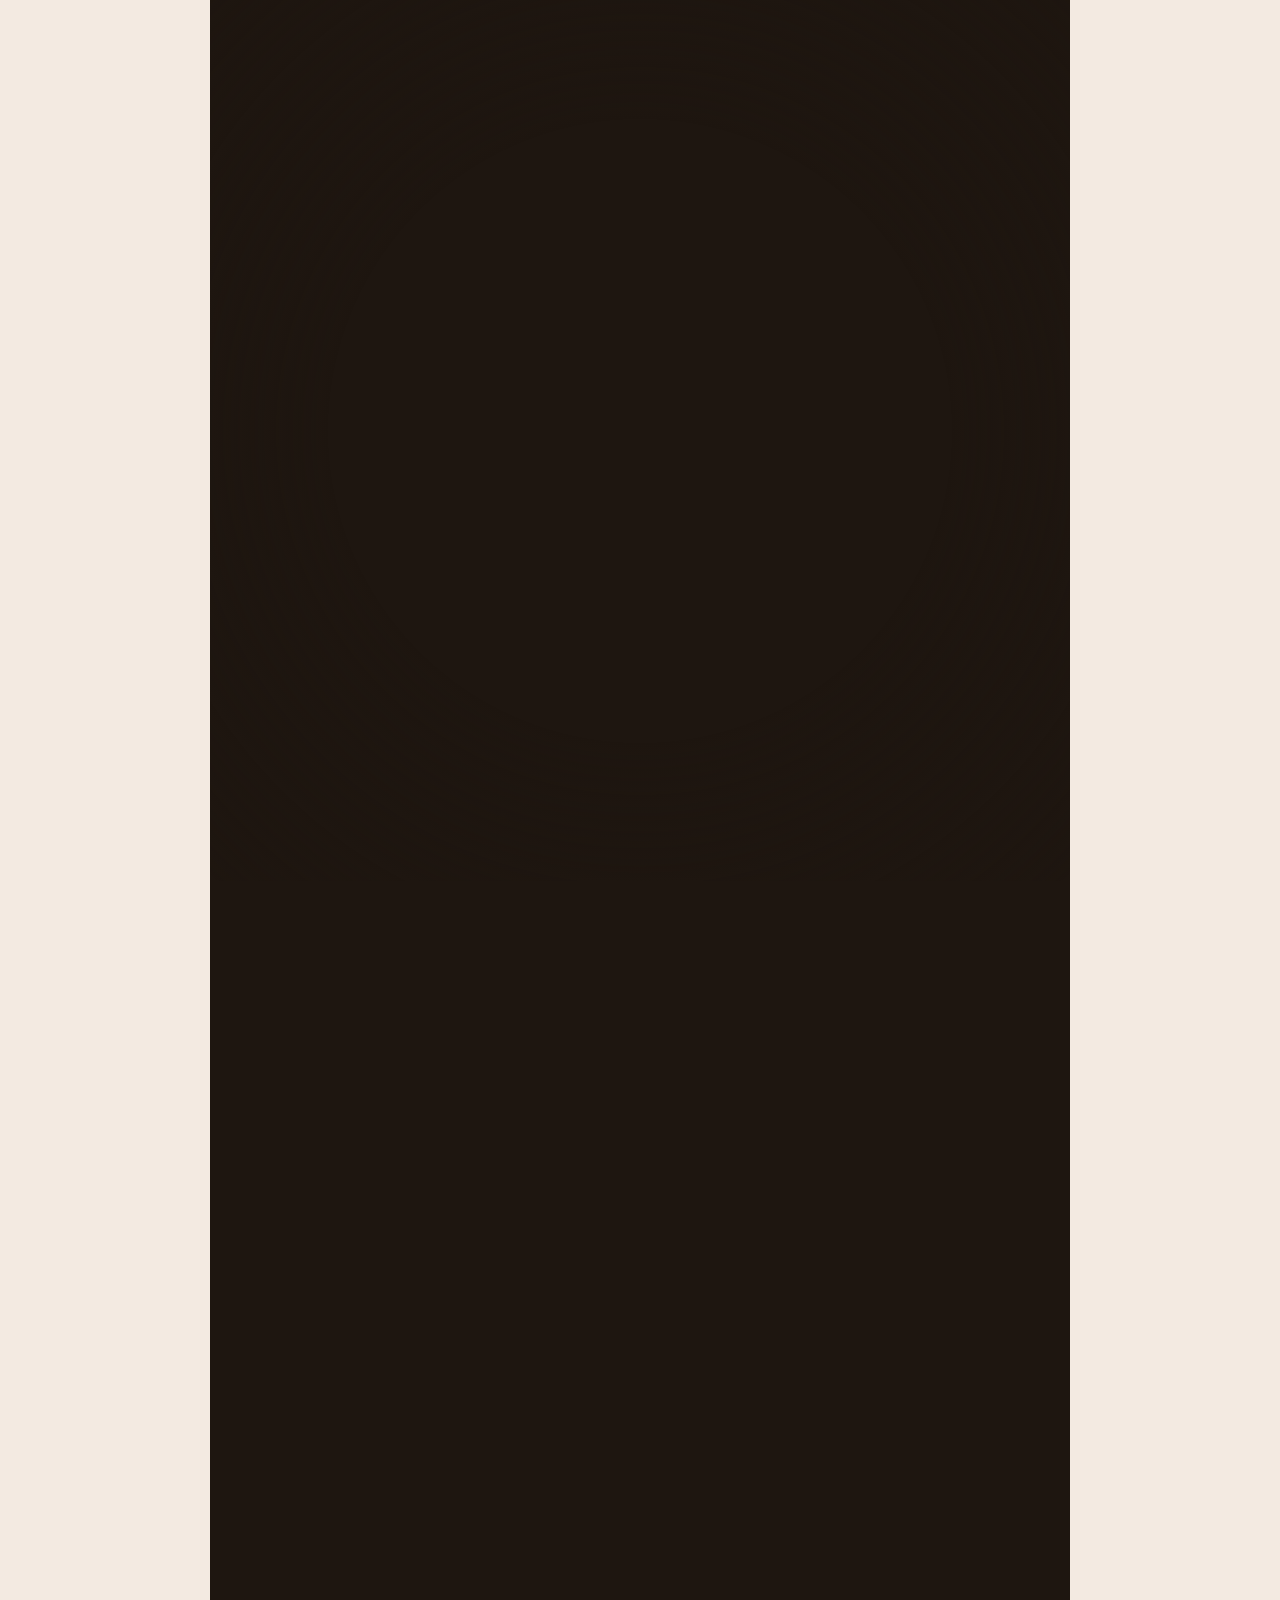
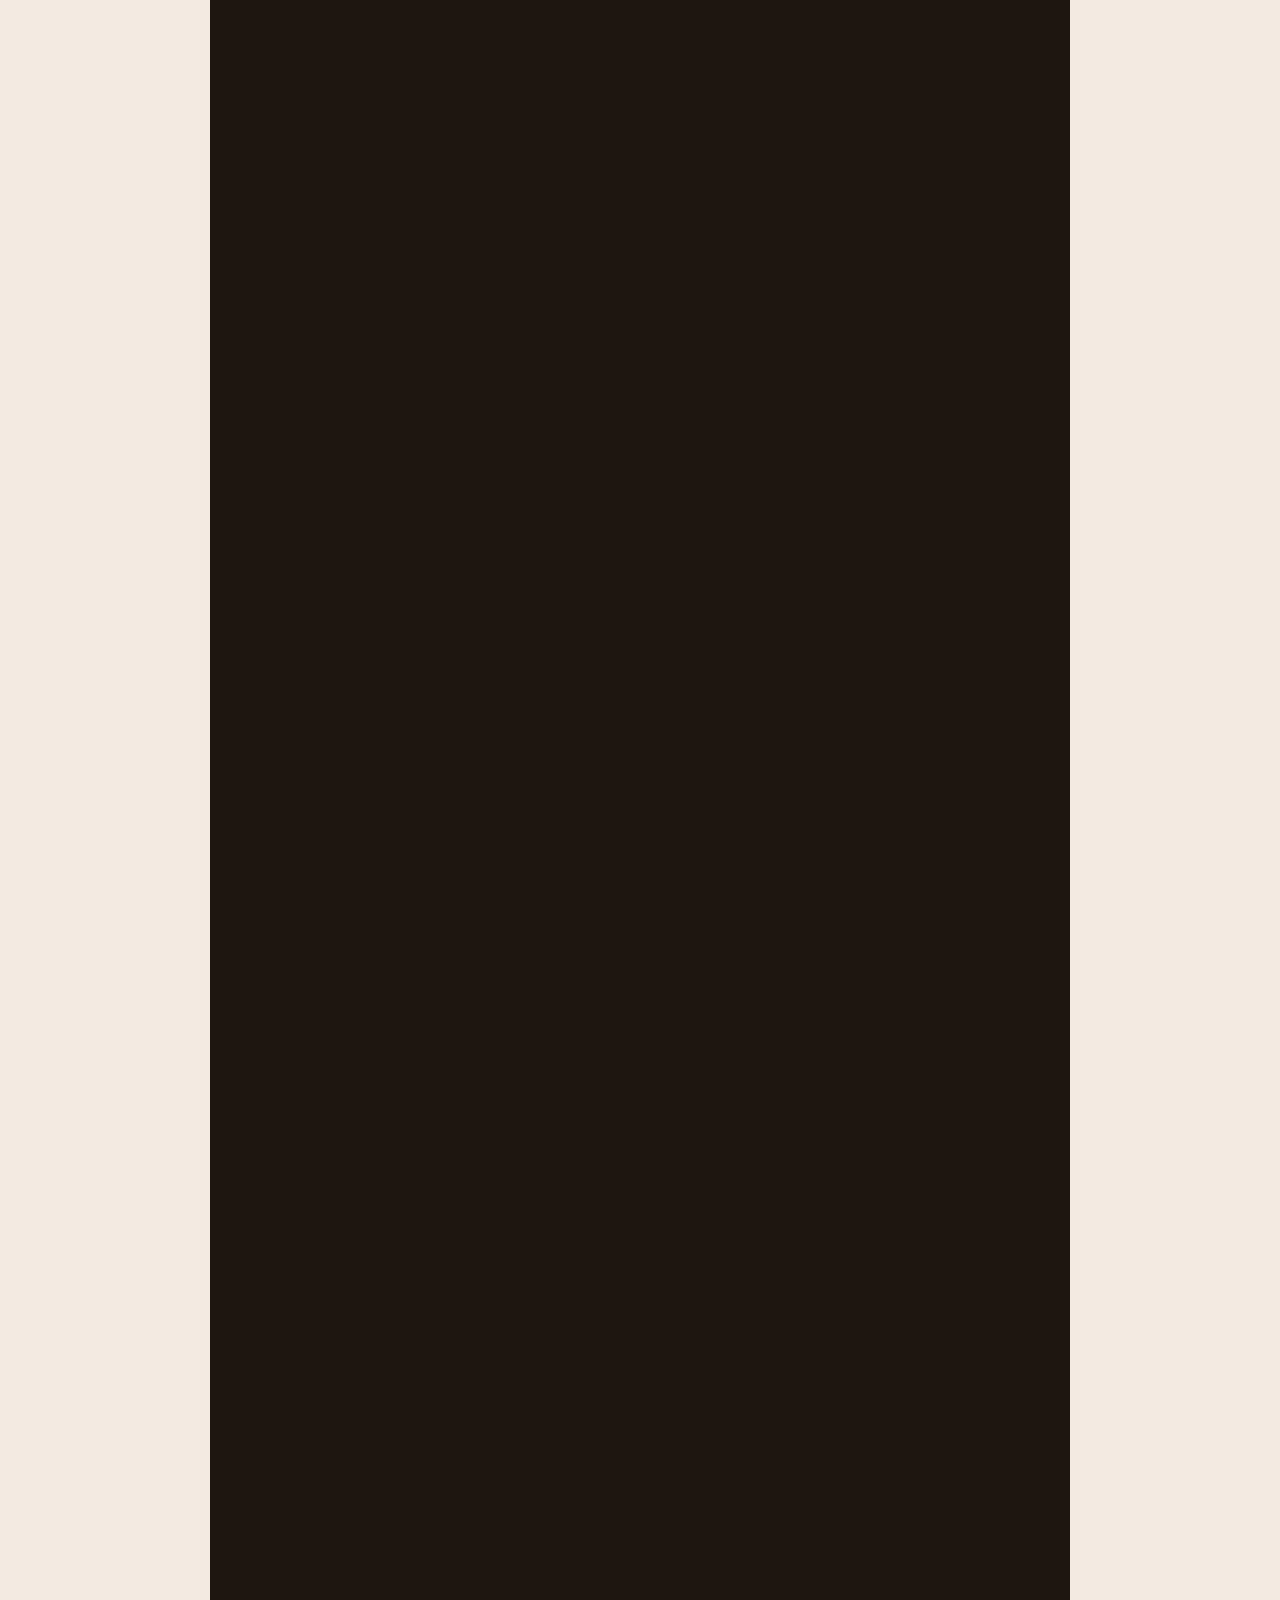
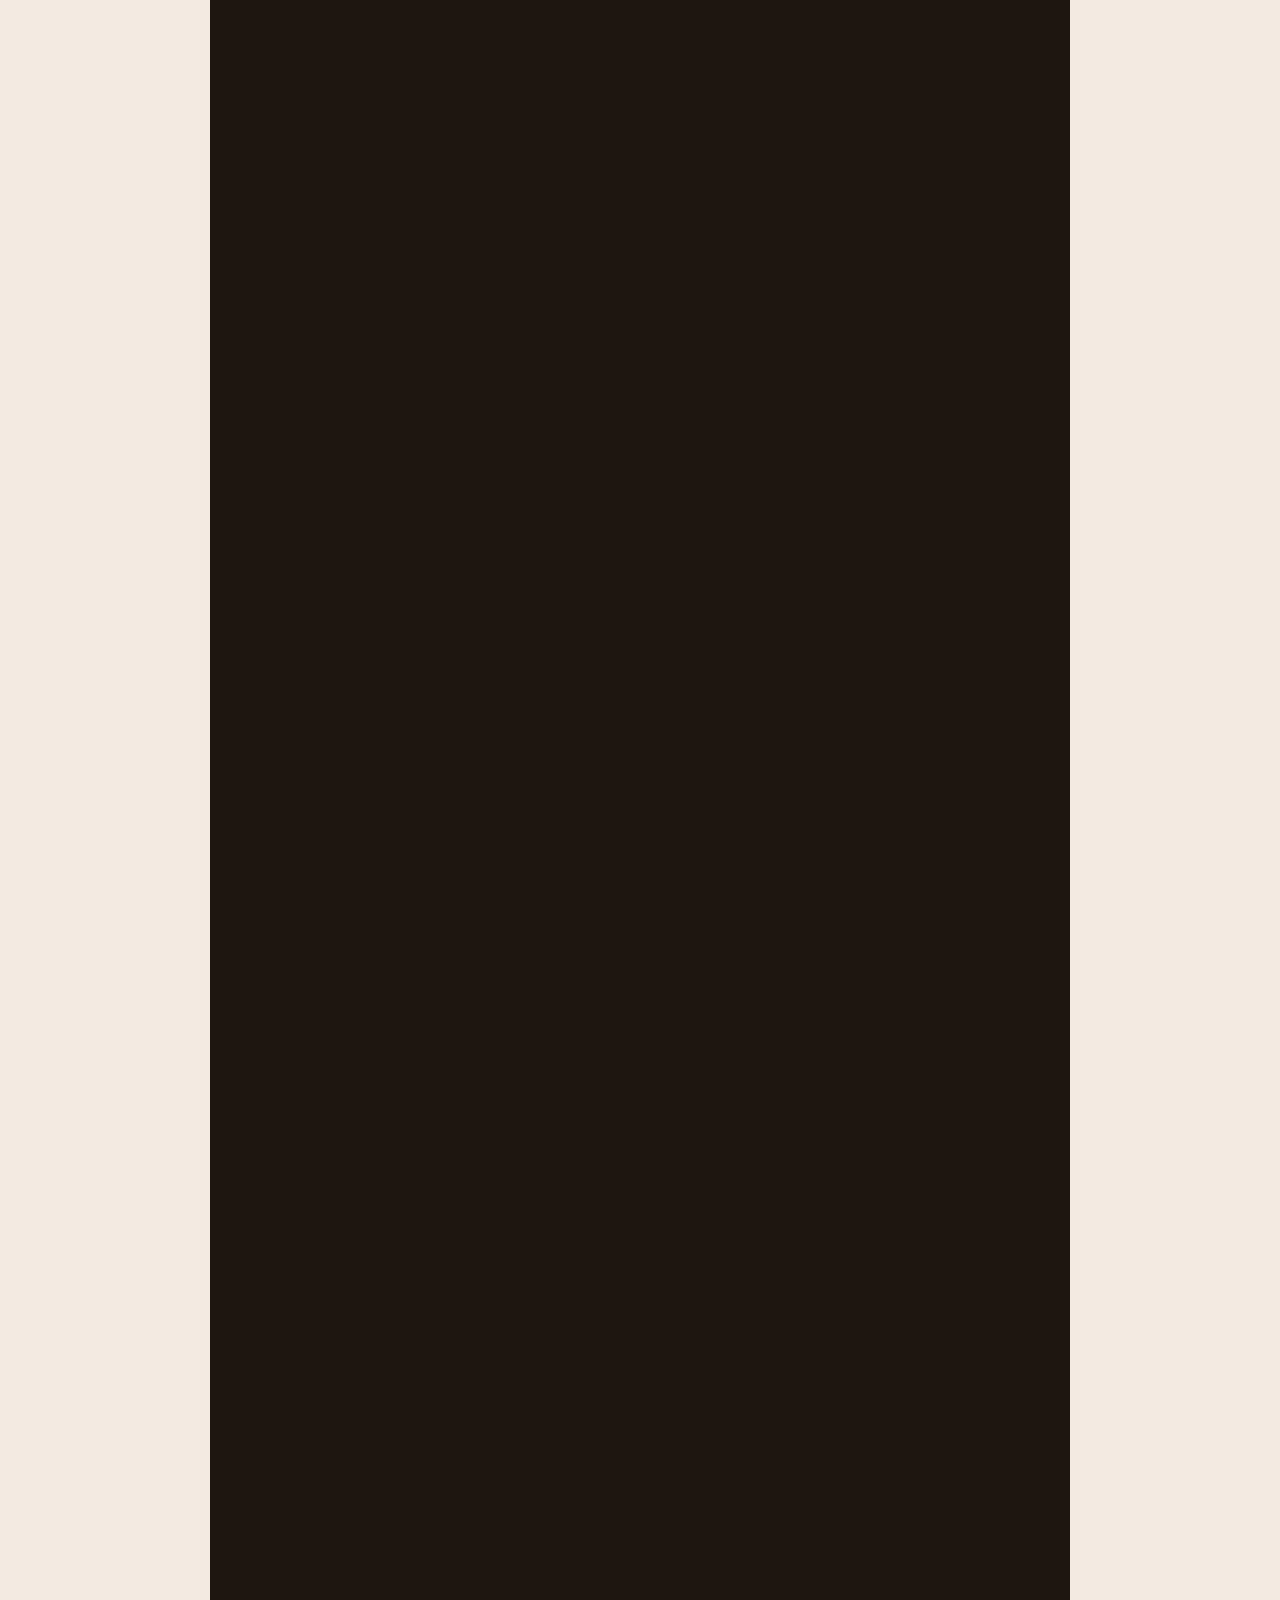
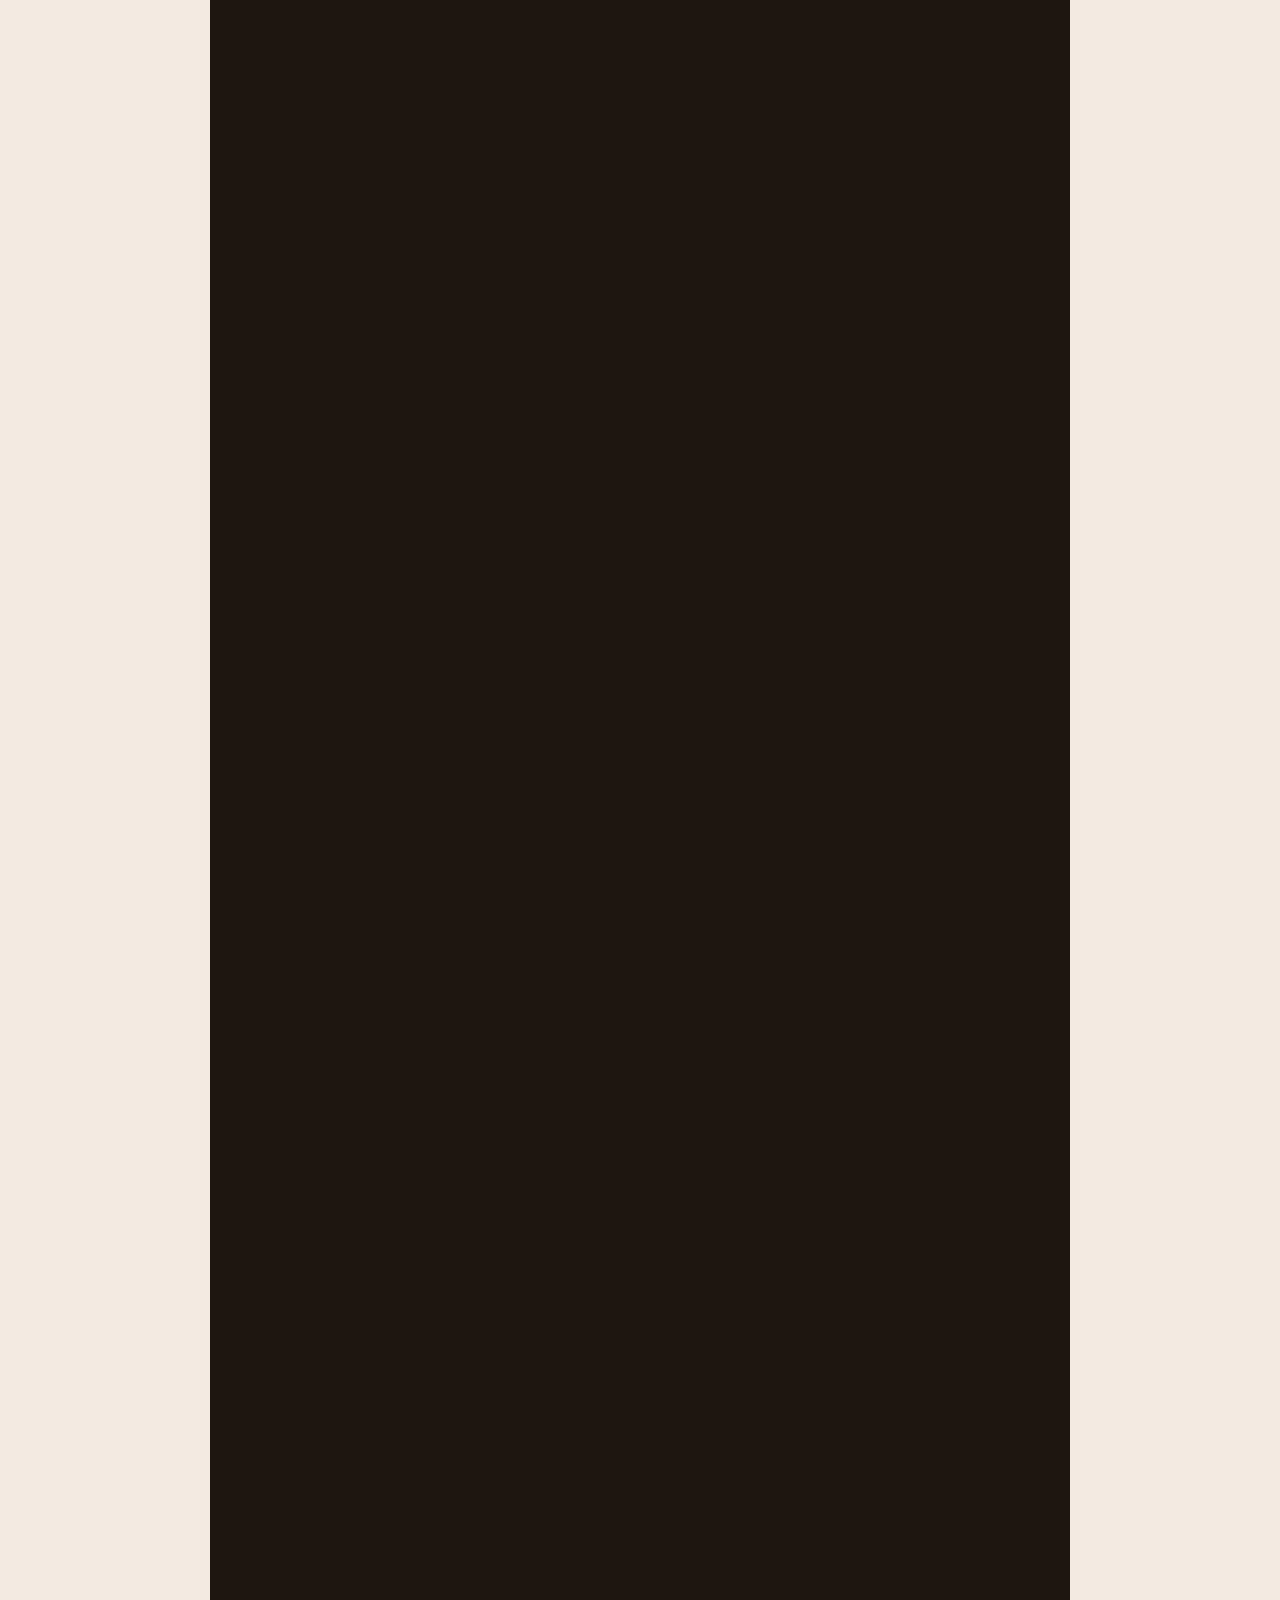
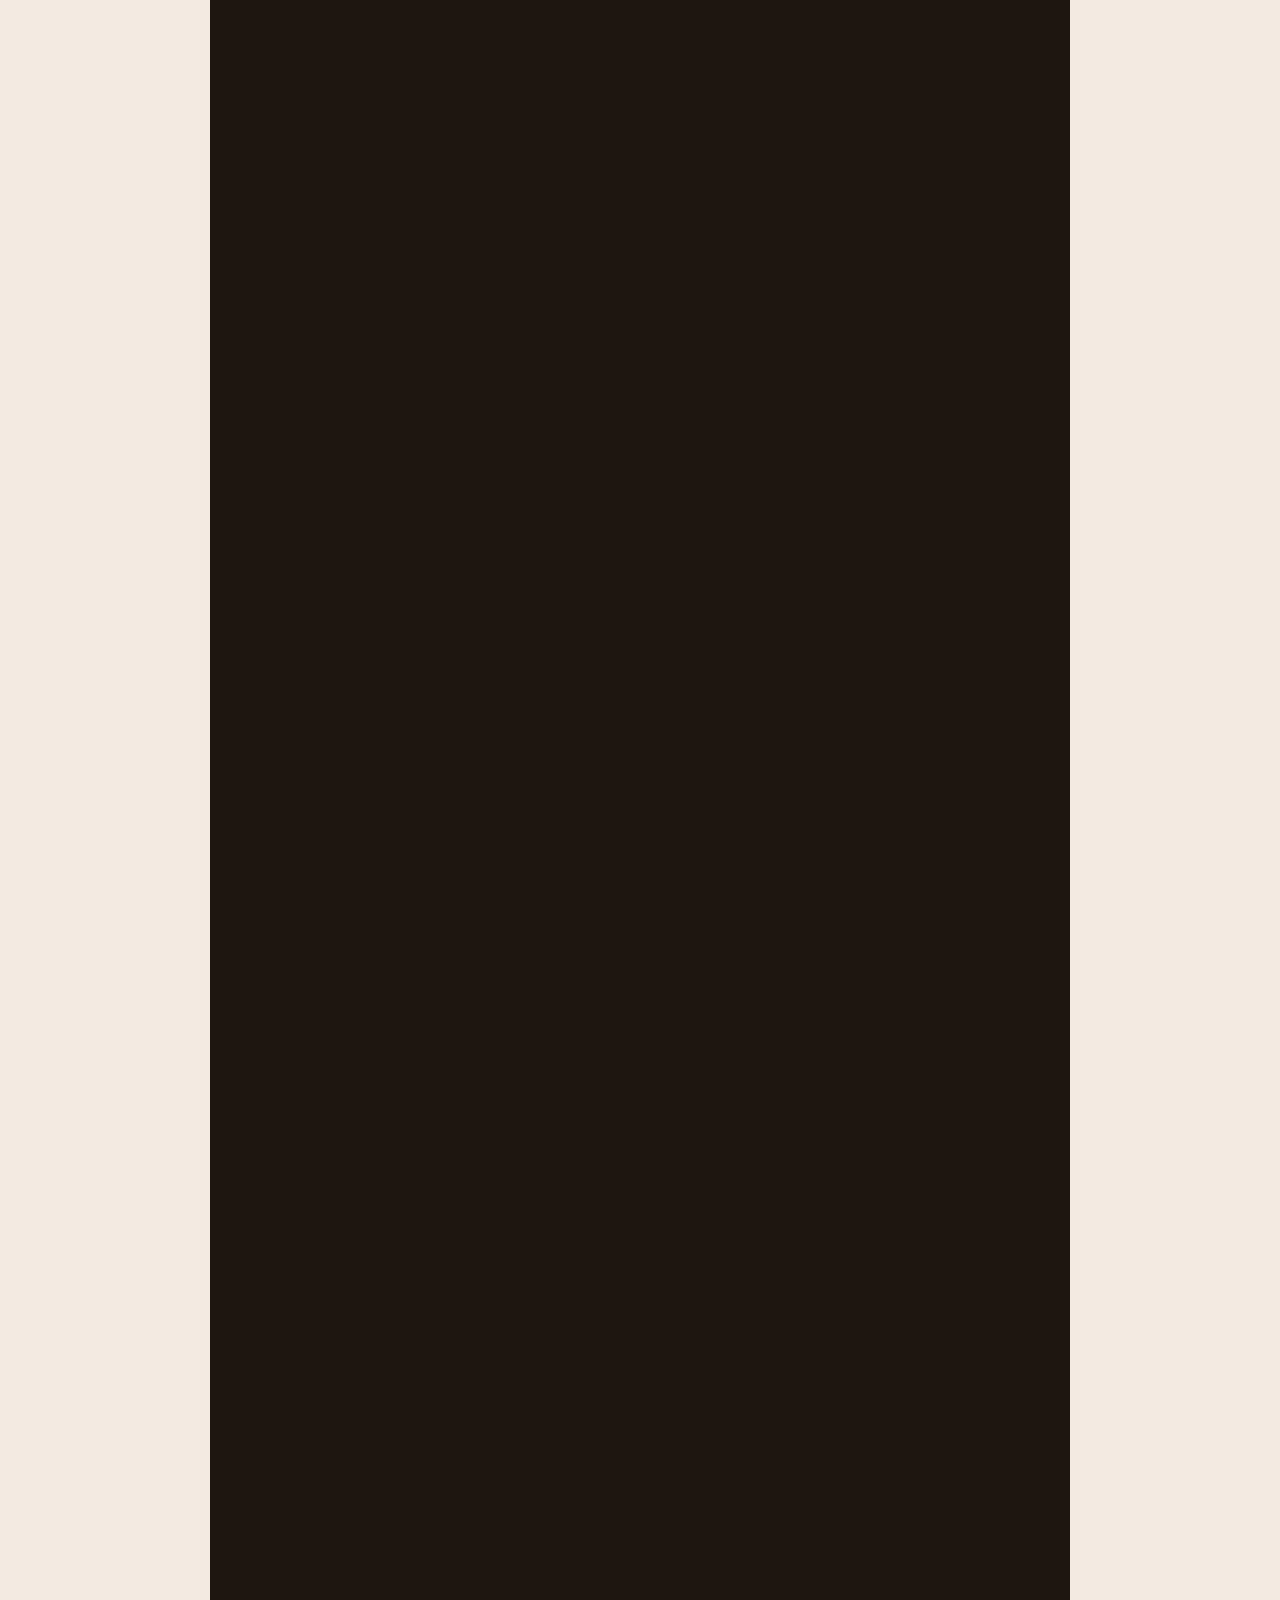
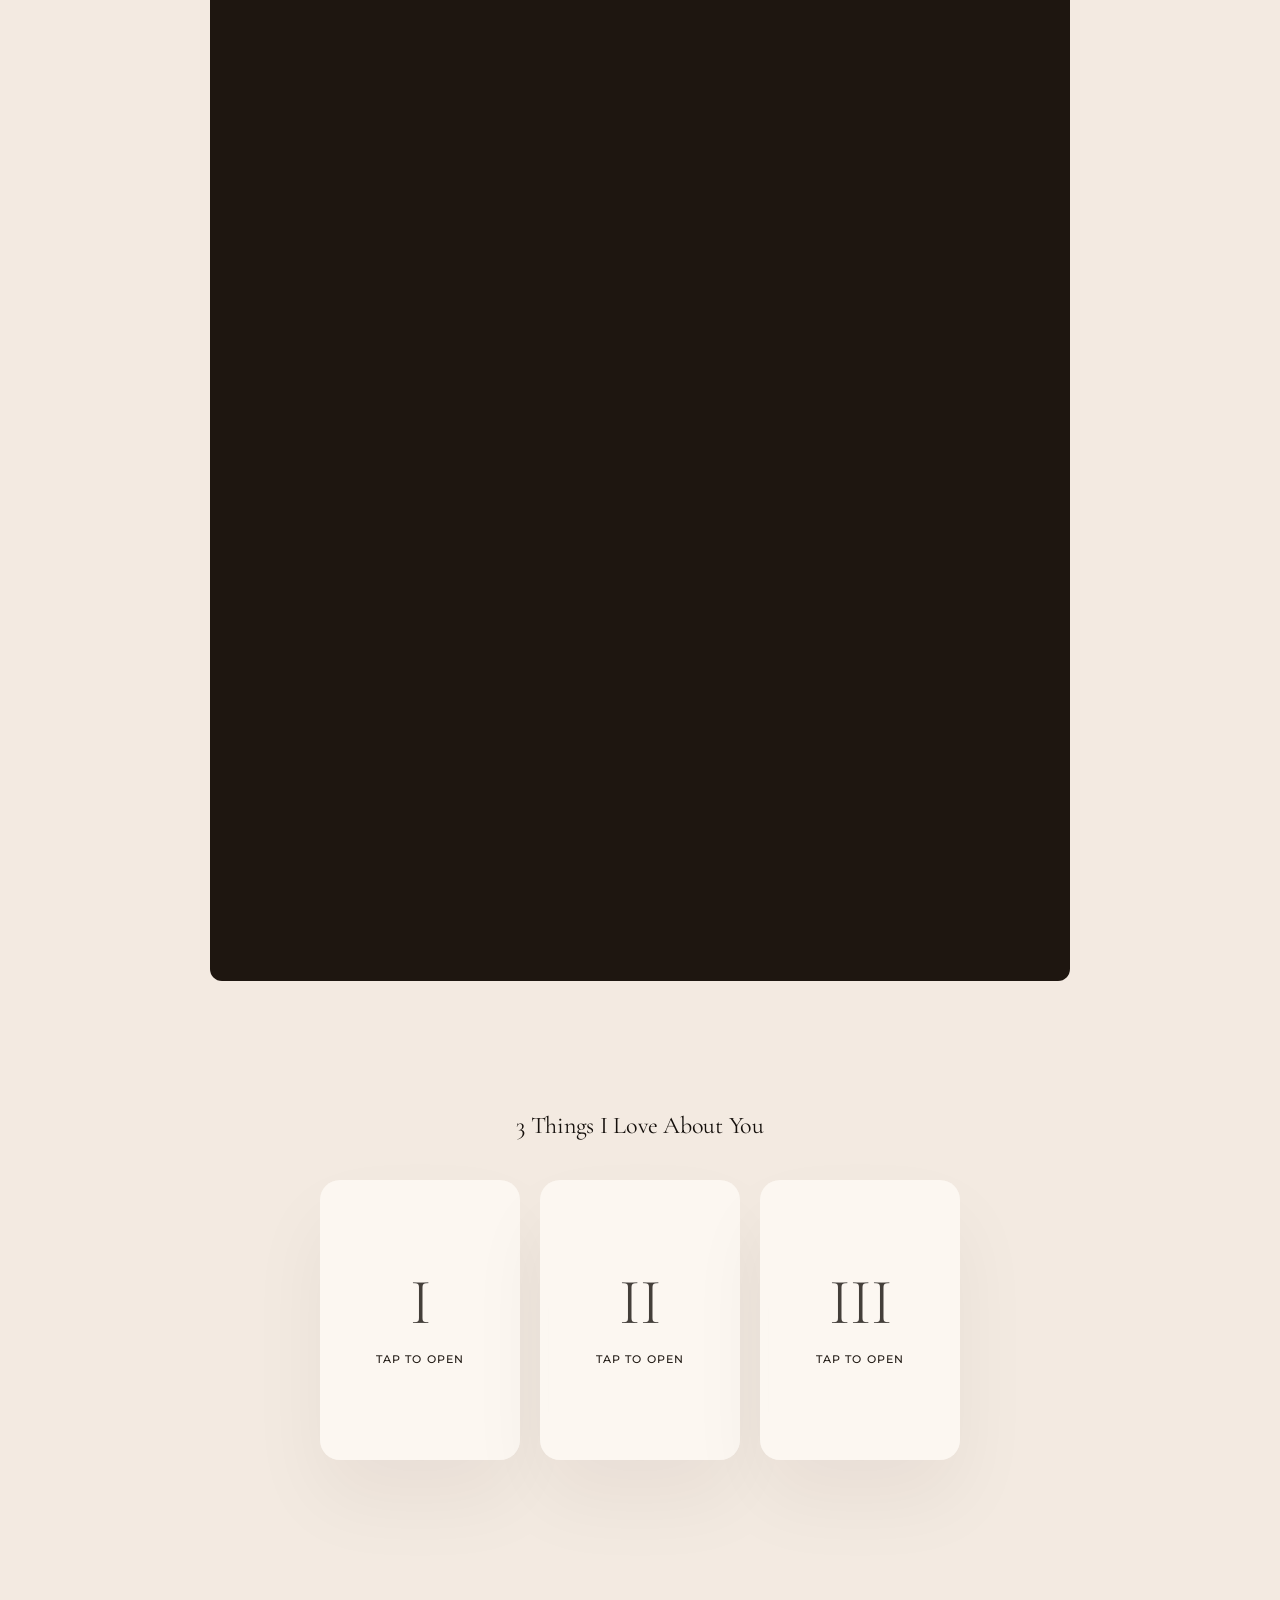
==== commit e7556122: "Update index.html" ====
--- a/index.html
+++ b/index.html
@@ -32,7 +32,7 @@
 
     * { box-sizing: border-box; -webkit-tap-highlight-color: transparent; }
     
-    html { scroll-behavior: auto; background-color: var(--bg); overflow-x: hidden; }
+    html { scroll-behavior: auto; background-color: var(--bg); }
     body.is-loading { position: fixed; width: 100%; height: 100vh; overflow: hidden; }
     body { margin: 0; padding: 0; font-family: 'Montserrat', sans-serif; font-weight: 300; color: var(--text); background-color: var(--bg); background-image: radial-gradient(circle at top, #faf7f2 0%, var(--bg) 60%, var(--bg-2) 100%); overflow-x: hidden; width: 100%; -webkit-font-smoothing: antialiased; }
     
@@ -59,7 +59,6 @@
 
     h1, h2, h3 { font-family: 'Cormorant Garamond', serif; font-weight: 400; margin: 0; letter-spacing: -0.01em; color: #15100c; }
     
-    /* Glavni kontejner - sve ide unutar njega prirodno */
     .page { width: 100%; max-width: 900px; margin: 0 auto; padding: 0 20px 100px; position: relative; z-index: 10; }
 
     /* HERO */
@@ -73,8 +72,7 @@
     .ticker-num { font-family: 'Cormorant Garamond', serif; font-size: 32px; color: #15100c; line-height: 1; }
     .ticker-label { font-size: 9px; text-transform: uppercase; letter-spacing: 0.25em; color: var(--muted); margin-top: 5px; font-weight: 600; }
 
-    /* Sekcije - prirodno centriranje pomoću flexbox-a bez ikakvih transform trikova */
-    .section { padding: 80px 0; display: flex; flex-direction: column; justify-content: center; align-items: center; transition: z-index 0.3s ease; position: relative; will-change: transform, opacity; width: 100%; }
+    .section { padding: 90px 0; display: flex; flex-direction: column; justify-content: center; align-items: center; transition: z-index 0.3s ease; position: relative; will-change: transform, opacity; width: 100%; }
     
     .card { background: var(--card); backdrop-filter: blur(35px); -webkit-backdrop-filter: blur(35px); border: none; border-radius: var(--radius); box-shadow: var(--shadow), inset 0 1px 3px rgba(255,255,255,0.8); width: 100%; overflow: hidden; }
     
@@ -86,7 +84,7 @@
     .image-wrapper img { width: 100%; height: 100%; object-fit: cover; }
     .caption { color: var(--muted); font-size: 12px; letter-spacing: 0.15em; padding: 20px 8px 4px; text-align: center; text-transform: uppercase; font-weight: 500; }
     
-    /* PLAVO ZVJEZDANO NEBO - Normalna Kartica */
+    /* PLAVO ZVJEZDANO NEBO */
     .star-map-fullscreen { 
         width: 100%; 
         height: 70vh; 
@@ -138,7 +136,7 @@
     .future-dot { flex-shrink: 0; width: 8px; height: 8px; border-radius: 50%; background: var(--accent); margin-top: 6px; box-shadow: 0 0 10px rgba(166,124,82,0.4); }
     .future-text { font-family: 'Cormorant Garamond', serif; font-size: 22px; color: #4a3422; line-height: 1.4; font-style: italic; }
 
-    /* FULLSCREEN TEXT BLOCK - Sada u normalnoj formi bez ivica ekrana */
+    /* FULLSCREEN TEXT BLOCK */
     .text-block-fullscreen { width: 100%; padding: 100px 0; text-align: center; background: transparent; }
     .text-block-fullscreen h2 { margin-bottom: 28px; font-size: clamp(42px, 8.5vw, 78px); line-height: 1.05; color: #15100c; letter-spacing: -0.01em; }
     .text-block-fullscreen p { margin: 0 auto; max-width: 620px; font-size: clamp(17px, 4.5vw, 21px); line-height: 1.65; color: #4a3422; font-weight: 300; }
@@ -147,7 +145,7 @@
        🎞️ CINEMATIC CROSSFADE GALERIJA
        ========================================== */
     .cinematic-gallery-container { 
-        height: 600vh;
+        height: 1000vh; /* Vraćeno na staru provjerenu visinu */
         width: 100%; 
         position: relative;
         background: #1e1610; 
@@ -168,7 +166,7 @@
     
     .gallery-overlay { position: absolute; inset: 0; background: radial-gradient(circle, transparent 50%, rgba(30,22,16,0.8) 100%); z-index: 100; pointer-events: none;}
 
-    /* ZASEBNE SLIKE - Normalno centriranje preko Flexbox-a kontejnera */
+    /* ZASEBNE SLIKE - Max 440px */
     .hold-container { position: relative; width: 100%; max-width: 440px; margin: 0 auto; aspect-ratio: 4/5; border-radius: var(--radius); overflow: hidden; box-shadow: var(--shadow); cursor: pointer; -webkit-touch-callout: none; -webkit-user-select: none; user-select: none; touch-action: pan-y; transition: box-shadow 0.6s ease; }
     .hold-image { width: 100%; height: 100%; object-fit: cover; filter: blur(25px) grayscale(50%); transform: scale(1.1); transition: all 1.2s cubic-bezier(0.19, 1, 0.22, 1); pointer-events: none; }
     .hold-overlay { position: absolute; inset: 0; display: flex; flex-direction: column; justify-content: center; align-items: center; background: rgba(243, 234, 225, 0.3); transition: opacity 0.5s ease; pointer-events: none; }
@@ -179,13 +177,13 @@
     .hold-container.active .hold-image { filter: blur(0px) grayscale(0%); transform: scale(1); }
     .hold-container.active .hold-overlay { opacity: 0; }
 
-    /* SCRATCH REVEAL */
+    /* SCRATCH REVEAL - ZAKLJUČANO SKROLANJE SAMO NA NJOJ */
     .scratch-container { position: relative; width: 100%; max-width: 440px; margin: 0 auto; aspect-ratio: 4/5; border-radius: var(--radius); overflow: hidden; box-shadow: var(--shadow); touch-action: none; }
     .scratch-container img { width: 100%; height: 100%; object-fit: cover; pointer-events: none; }
     #scratchCanvas { position: absolute; top: 0; left: 0; width: 100%; height: 100%; touch-action: none; cursor: pointer; z-index: 5; }
     .scratch-hint { position: absolute; top: 30px; left: 0; width: 100%; text-align: center; color: #fff; font-size: 11px; letter-spacing: 0.25em; text-transform: uppercase; text-shadow: 0 4px 12px rgba(0,0,0,0.6); pointer-events: none; z-index: 10; font-weight: 500; transition: opacity 0.6s ease; }
 
-    /* DRAW HEART */
+    /* DRAW HEART - ZAKLJUČANO SKROLANJE SAMO NA NJOJ */
     .draw-heart-wrapper { position: relative; width: 100%; max-width: 440px; margin: 0 auto; aspect-ratio: 4/5; border-radius: var(--radius); overflow: hidden; box-shadow: 0 40px 80px rgba(0,0,0,0.15); background: #15100c; -webkit-touch-callout: none; -webkit-user-select: none; user-select: none; touch-action: none;}
     .dh-hint { position: absolute; top: 30px; left: 0; width: 100%; text-align: center; font-size: 11px; letter-spacing: 0.25em; text-transform: uppercase; z-index: 10; font-weight: 500; pointer-events: none; transition: opacity 0.5s ease; color: var(--gold); }
     #dhCanvas { position: absolute; top: 0; left: 0; width: 100%; height: 100%; touch-action: none; z-index: 5; cursor: pointer; }
@@ -312,7 +310,6 @@
       </div>
     </section>
 
-    <!-- Normalni izgled prve sekcije, centrirano -->
     <section class="section split" id="depthSection">
       <div class="card photo-card gs-reveal">
         <div class="photo-card-inner">
@@ -329,7 +326,6 @@
       </div>
     </section>
 
-    <!-- Zvjezdano nebo - Sada uredno upakovano u kontejner bez full-bleeda -->
     <section class="section gs-reveal">
       <div class="star-map-fullscreen">
         <div class="stars-overlay"></div>
@@ -398,7 +394,6 @@
       </div>
     </section>
 
-    <!-- Obrisane Full Bleed izmjene - tekst sada prati ritam kontejnera -->
     <section class="section">
       <div class="text-block-fullscreen gs-reveal">
         <h2>Every little thing became ours.</h2>
@@ -406,7 +401,6 @@
       </div>
     </section>
 
-    <!-- Galerija u svom standardnom box izdanju -->
     <section class="cinematic-gallery-container">
       <div class="gallery-sticky">
         <div class="gallery-img active" style="z-index: 1; opacity: 1; transform: scale(1);"><img src="https://images.unsplash.com/photo-1611070674042-3957c8a7f700?w=900&auto=format&fit=crop&q=60&ixlib=rb-4.1.0&ixid=M3wxMjA3fDB8MHxzZWFyY2h8Nnx8bG92ZSUyMGNvdXBsZXxlbnwwfDB8MHx8fDA%3D" alt="Memory" loading="lazy"/></div>
@@ -488,7 +482,7 @@
       </div>
     </section>
 
-    <section class="section gs-reveal">
+    <section class="section gs-reveal" style="padding: 0;">
       <div class="card time-capsule-card">
         <div class="capsule-blur">
           <h2>A promise<br>to your future self.</h2>
@@ -595,6 +589,7 @@
     });
     gsap.to("#tLine", { scaleY: 1, ease: "none", scrollTrigger: { trigger: "#loveTimeline", start: "top 70%", end: "bottom 70%", scrub: true } });
 
+    /* SAVRŠEN, STARI PRELAZ SLIKA (CROSSFADE) KOJI RADI! */
     const allGalleryImgs = gsap.utils.toArray('.gallery-img');
     if(allGalleryImgs.length > 0) {
         gsap.set(allGalleryImgs.slice(1), { opacity: 0 });
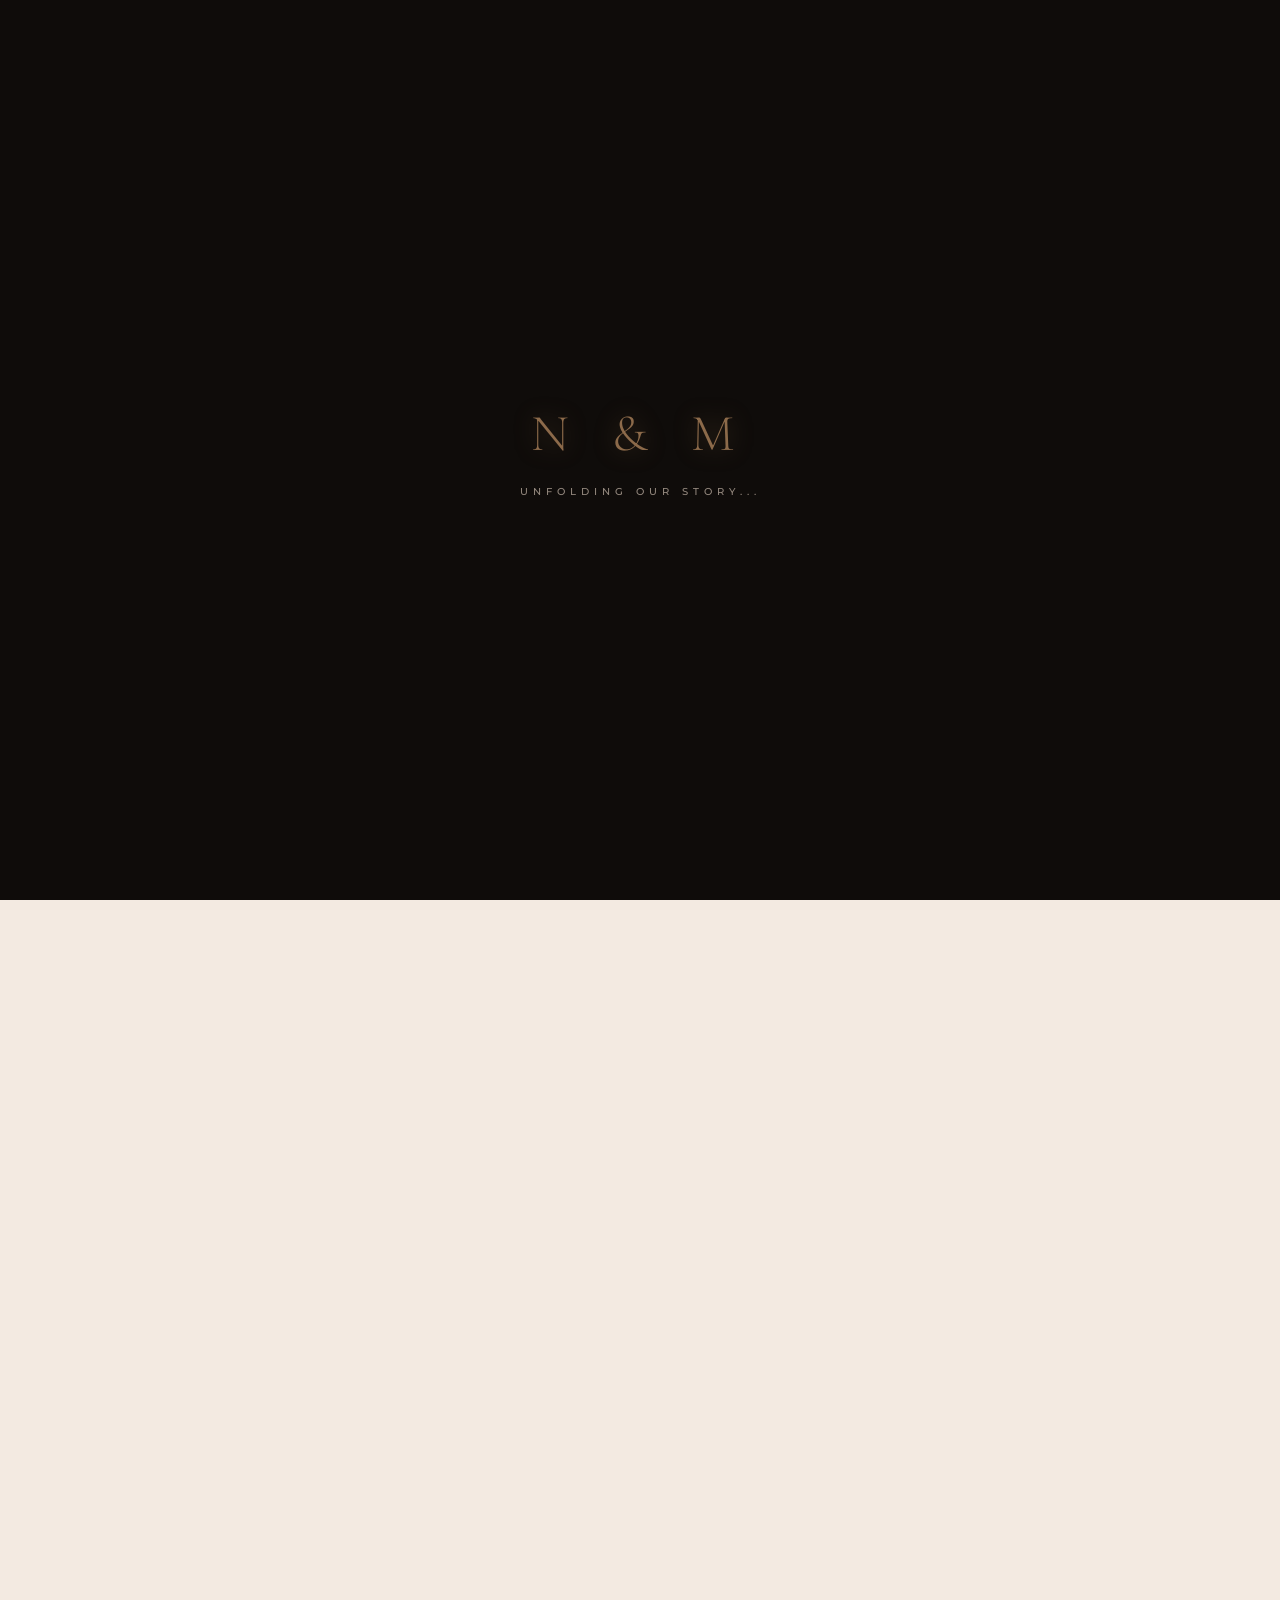
==== commit 1bbbd31f: "Update index.html" ====
--- a/index.html
+++ b/index.html
@@ -32,7 +32,7 @@
 
     * { box-sizing: border-box; -webkit-tap-highlight-color: transparent; }
     
-    html { scroll-behavior: auto; background-color: var(--bg); }
+    html { scroll-behavior: auto; background-color: var(--bg); overflow-x: hidden; }
     body.is-loading { position: fixed; width: 100%; height: 100vh; overflow: hidden; }
     body { margin: 0; padding: 0; font-family: 'Montserrat', sans-serif; font-weight: 300; color: var(--text); background-color: var(--bg); background-image: radial-gradient(circle at top, #faf7f2 0%, var(--bg) 60%, var(--bg-2) 100%); overflow-x: hidden; width: 100%; -webkit-font-smoothing: antialiased; }
     
@@ -143,18 +143,48 @@
 
     /* ==========================================
        🎞️ CINEMATIC CROSSFADE GALERIJA
+       - Izmjena: Sada je savršen Full Bleed (od ivice do ivice)
        ========================================== */
     .cinematic-gallery-container { 
-        height: 1000vh; /* Vraćeno na staru provjerenu visinu */
-        width: 100%; 
+        height: 1000vh;
+        width: 100vw; 
         position: relative;
+        left: 50%;
+        right: 50%;
+        margin-left: -50vw;
+        margin-right: -50vw;
         background: #1e1610; 
-        border-radius: var(--radius);
-        margin: 40px 0;
-    }
-    .gallery-sticky { position: sticky; top: 0; width: 100%; height: 100vh; overflow: hidden; display: flex; align-items: center; justify-content: center; border-radius: var(--radius); }
-    
-    .gallery-img { position: absolute; inset: 0; opacity: 0; transform: scale(1.05); display: flex; align-items: center; justify-content: center; padding: 20px; will-change: transform, opacity; z-index: 1;}
+        border-radius: 0; /* Bez radijusa na full-width ivicama */
+        margin-top: 40px;
+        margin-bottom: 40px;
+    }
+    
+    .gallery-sticky { 
+        position: sticky; 
+        top: 0; 
+        width: 100vw; 
+        height: 100vh; 
+        overflow: hidden; 
+        display: flex; 
+        align-items: center; 
+        justify-content: center; 
+        border-radius: 0; 
+    }
+    
+    .gallery-img { 
+        position: absolute; 
+        inset: 0; 
+        opacity: 0; 
+        transform: scale(1.05); 
+        display: flex; 
+        align-items: center; 
+        justify-content: center; 
+        padding: 20px; 
+        /* 👇 OVO GURA SLIKU VIŠLJE PREMA GORE (SMANJUJE SMEĐI PROSTOR GORE) 👇 */
+        padding-bottom: 20vh; 
+        will-change: transform, opacity; 
+        z-index: 1;
+    }
     
     .gallery-img img { 
         max-width: 100%; 
@@ -166,7 +196,7 @@
     
     .gallery-overlay { position: absolute; inset: 0; background: radial-gradient(circle, transparent 50%, rgba(30,22,16,0.8) 100%); z-index: 100; pointer-events: none;}
 
-    /* ZASEBNE SLIKE - Max 440px */
+    /* ZASEBNE SLIKE */
     .hold-container { position: relative; width: 100%; max-width: 440px; margin: 0 auto; aspect-ratio: 4/5; border-radius: var(--radius); overflow: hidden; box-shadow: var(--shadow); cursor: pointer; -webkit-touch-callout: none; -webkit-user-select: none; user-select: none; touch-action: pan-y; transition: box-shadow 0.6s ease; }
     .hold-image { width: 100%; height: 100%; object-fit: cover; filter: blur(25px) grayscale(50%); transform: scale(1.1); transition: all 1.2s cubic-bezier(0.19, 1, 0.22, 1); pointer-events: none; }
     .hold-overlay { position: absolute; inset: 0; display: flex; flex-direction: column; justify-content: center; align-items: center; background: rgba(243, 234, 225, 0.3); transition: opacity 0.5s ease; pointer-events: none; }
@@ -177,13 +207,13 @@
     .hold-container.active .hold-image { filter: blur(0px) grayscale(0%); transform: scale(1); }
     .hold-container.active .hold-overlay { opacity: 0; }
 
-    /* SCRATCH REVEAL - ZAKLJUČANO SKROLANJE SAMO NA NJOJ */
+    /* SCRATCH REVEAL */
     .scratch-container { position: relative; width: 100%; max-width: 440px; margin: 0 auto; aspect-ratio: 4/5; border-radius: var(--radius); overflow: hidden; box-shadow: var(--shadow); touch-action: none; }
     .scratch-container img { width: 100%; height: 100%; object-fit: cover; pointer-events: none; }
     #scratchCanvas { position: absolute; top: 0; left: 0; width: 100%; height: 100%; touch-action: none; cursor: pointer; z-index: 5; }
     .scratch-hint { position: absolute; top: 30px; left: 0; width: 100%; text-align: center; color: #fff; font-size: 11px; letter-spacing: 0.25em; text-transform: uppercase; text-shadow: 0 4px 12px rgba(0,0,0,0.6); pointer-events: none; z-index: 10; font-weight: 500; transition: opacity 0.6s ease; }
 
-    /* DRAW HEART - ZAKLJUČANO SKROLANJE SAMO NA NJOJ */
+    /* DRAW HEART */
     .draw-heart-wrapper { position: relative; width: 100%; max-width: 440px; margin: 0 auto; aspect-ratio: 4/5; border-radius: var(--radius); overflow: hidden; box-shadow: 0 40px 80px rgba(0,0,0,0.15); background: #15100c; -webkit-touch-callout: none; -webkit-user-select: none; user-select: none; touch-action: none;}
     .dh-hint { position: absolute; top: 30px; left: 0; width: 100%; text-align: center; font-size: 11px; letter-spacing: 0.25em; text-transform: uppercase; z-index: 10; font-weight: 500; pointer-events: none; transition: opacity 0.5s ease; color: var(--gold); }
     #dhCanvas { position: absolute; top: 0; left: 0; width: 100%; height: 100%; touch-action: none; z-index: 5; cursor: pointer; }
@@ -265,6 +295,9 @@
       .split { grid-template-columns: 1fr; gap: 40px; }
       .flip-card { width: 100%; max-width: 280px; height: 200px; }
       .section { padding: 60px 0; }
+      
+      /* Podešavanje stranice na mobilnom kako bi full-bleed galerija radila savršeno */
+      .page { padding: 0 20px 100px; }
     }
   </style>
 </head>
@@ -310,6 +343,7 @@
       </div>
     </section>
 
+    <!-- Normalni izgled prve sekcije, centrirano -->
     <section class="section split" id="depthSection">
       <div class="card photo-card gs-reveal">
         <div class="photo-card-inner">
@@ -326,6 +360,7 @@
       </div>
     </section>
 
+    <!-- Zvjezdano nebo -->
     <section class="section gs-reveal">
       <div class="star-map-fullscreen">
         <div class="stars-overlay"></div>
@@ -380,7 +415,7 @@
       </div>
     </section>
 
-    <section class="section gs-reveal">
+    <section class="section gs-reveal" style="padding: 0;">
       <div class="card future-card">
           <div class="future-content">
               <div class="future-eyebrow">A Promise of Ordinary Days</div>
@@ -394,6 +429,7 @@
       </div>
     </section>
 
+    <!-- Obrisane Full Bleed izmjene - tekst sada prati ritam kontejnera -->
     <section class="section">
       <div class="text-block-fullscreen gs-reveal">
         <h2>Every little thing became ours.</h2>
@@ -401,6 +437,7 @@
       </div>
     </section>
 
+    <!-- Galerija (FULL WIDTH) i pomjerena slika prema gore -->
     <section class="cinematic-gallery-container">
       <div class="gallery-sticky">
         <div class="gallery-img active" style="z-index: 1; opacity: 1; transform: scale(1);"><img src="https://images.unsplash.com/photo-1611070674042-3957c8a7f700?w=900&auto=format&fit=crop&q=60&ixlib=rb-4.1.0&ixid=M3wxMjA3fDB8MHxzZWFyY2h8Nnx8bG92ZSUyMGNvdXBsZXxlbnwwfDB8MHx8fDA%3D" alt="Memory" loading="lazy"/></div>
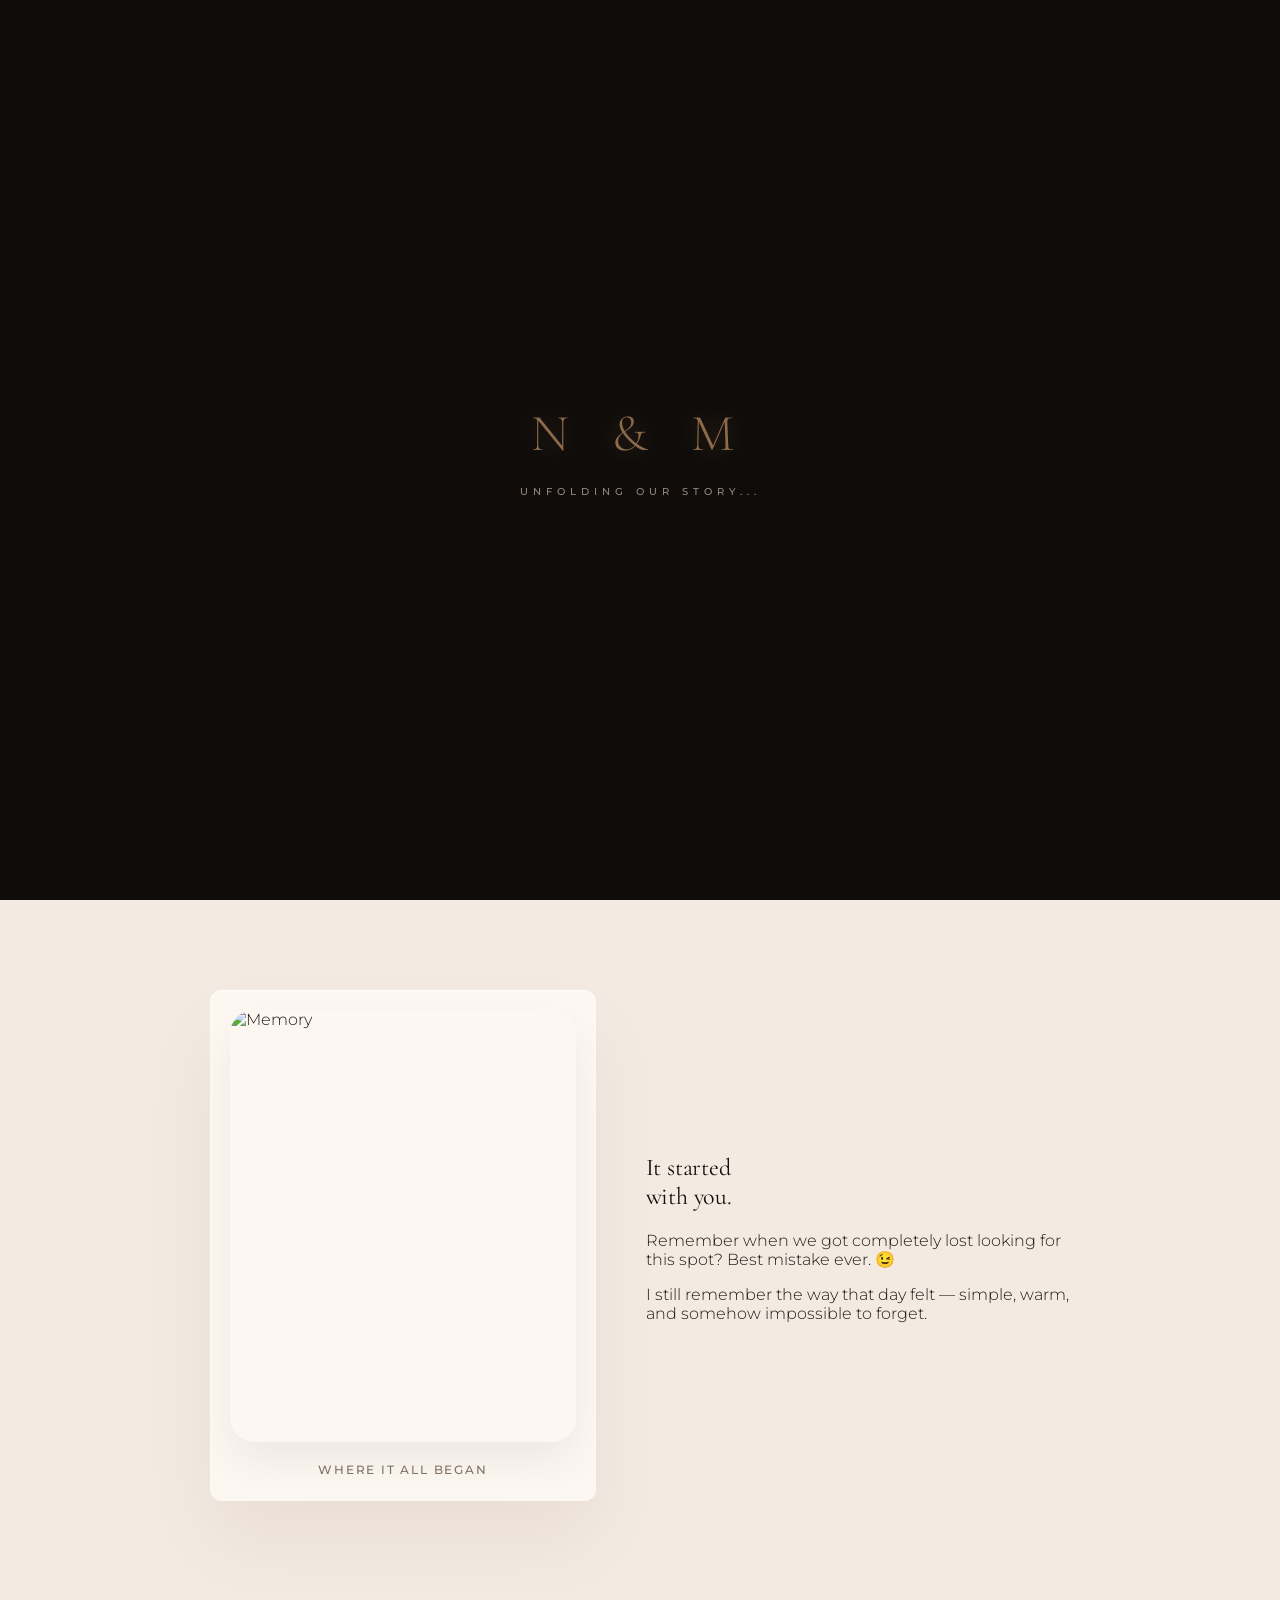
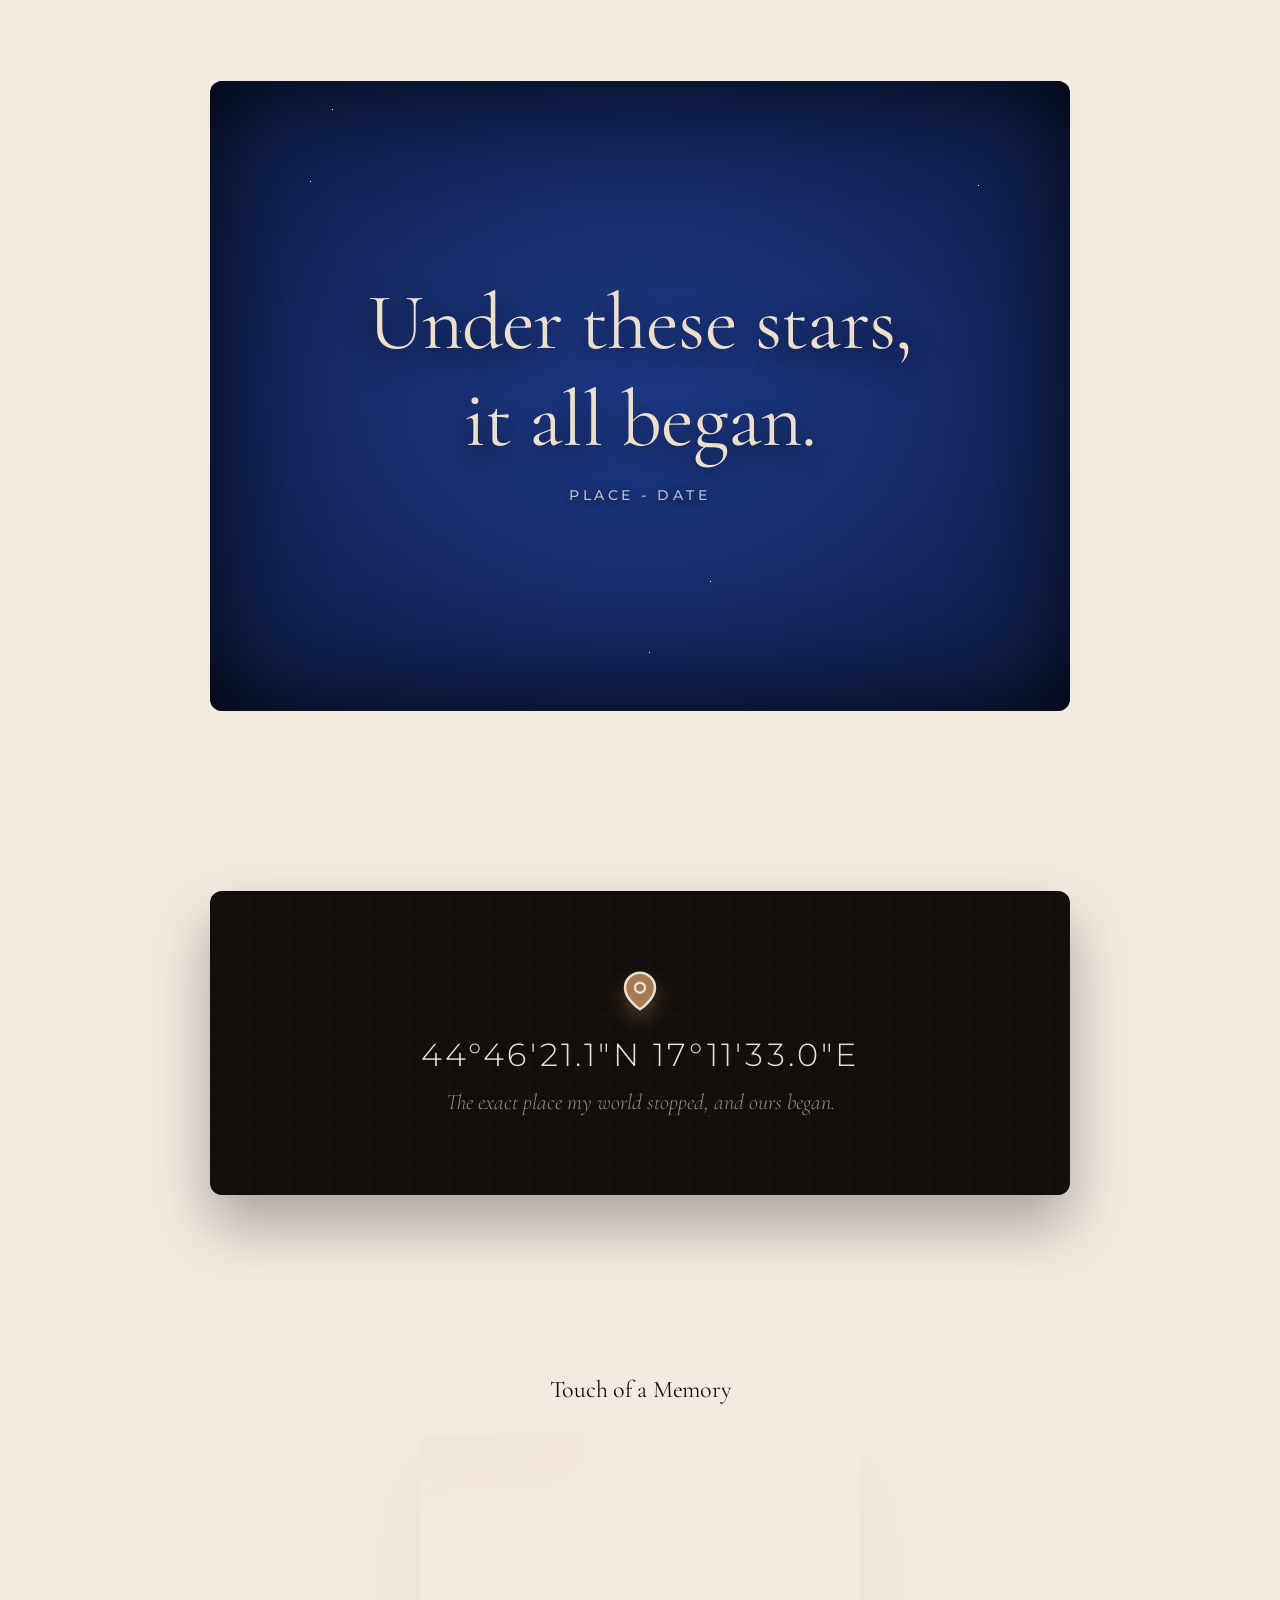
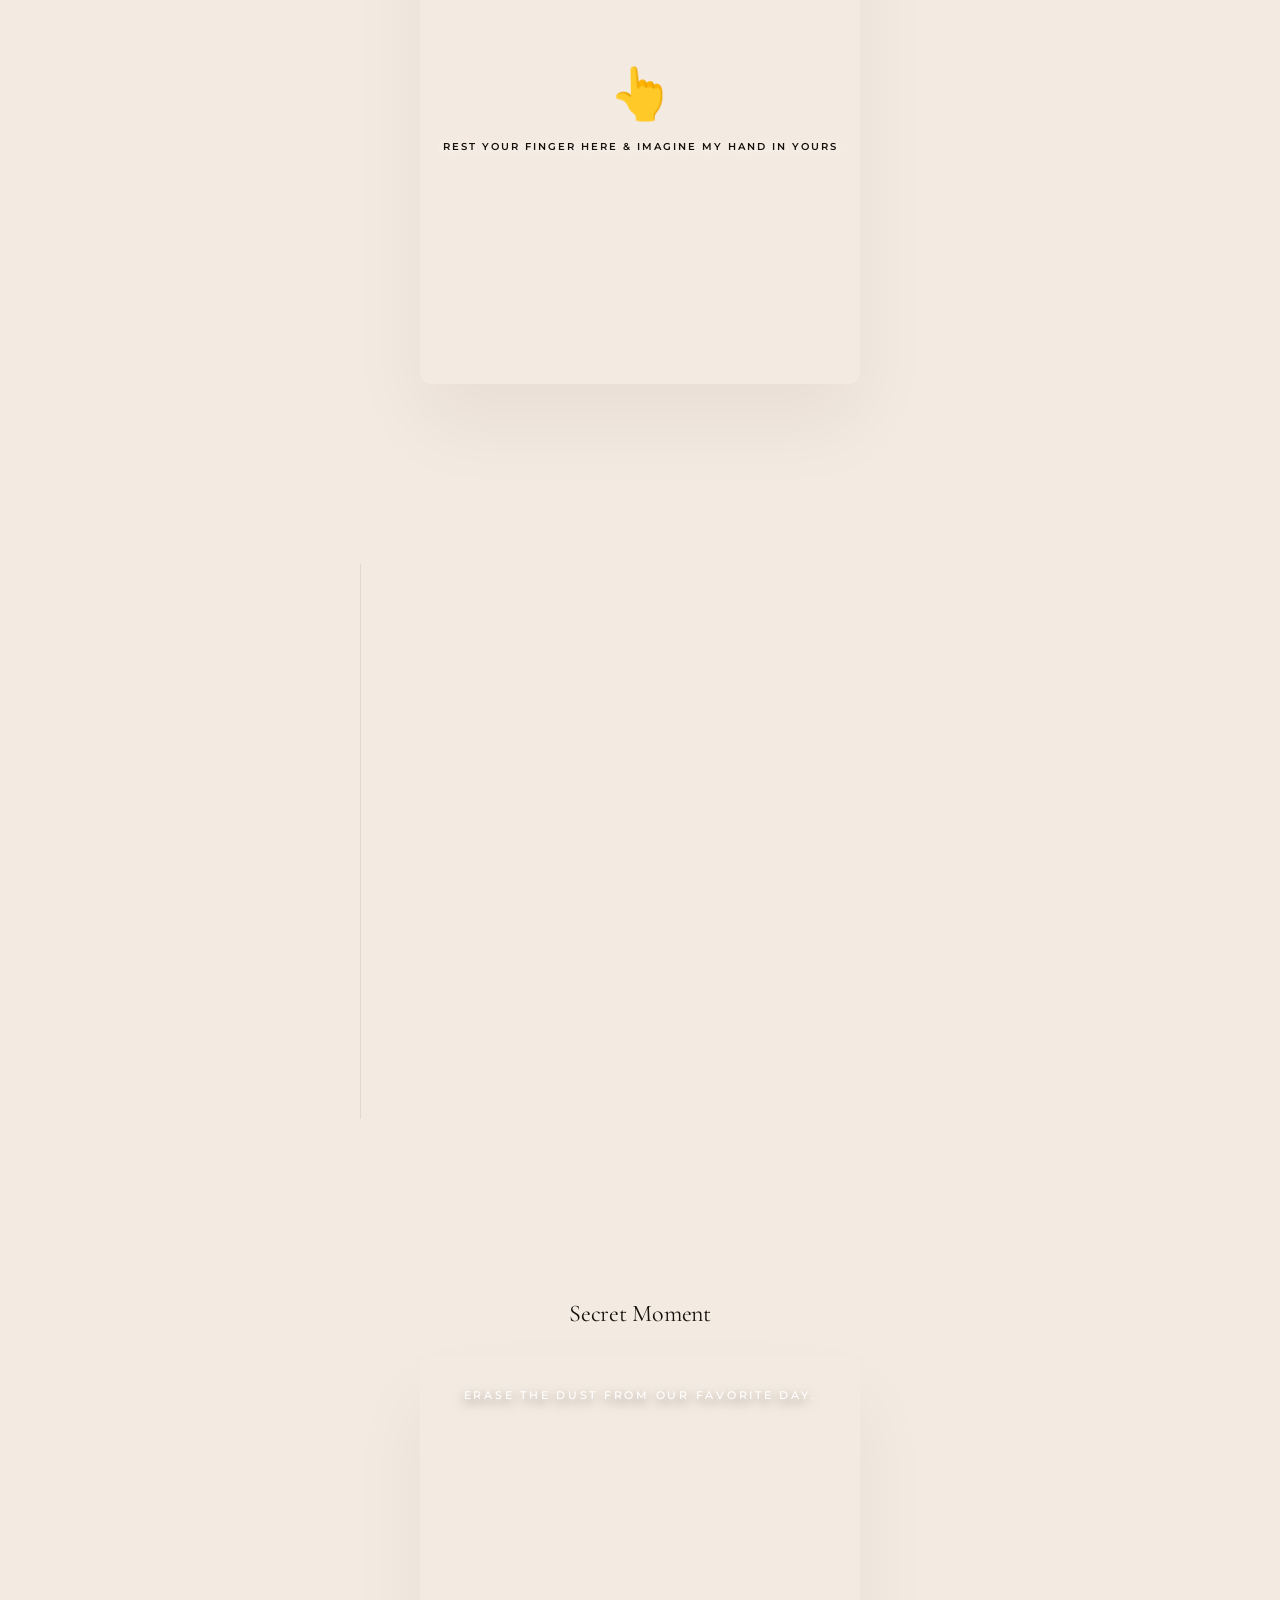
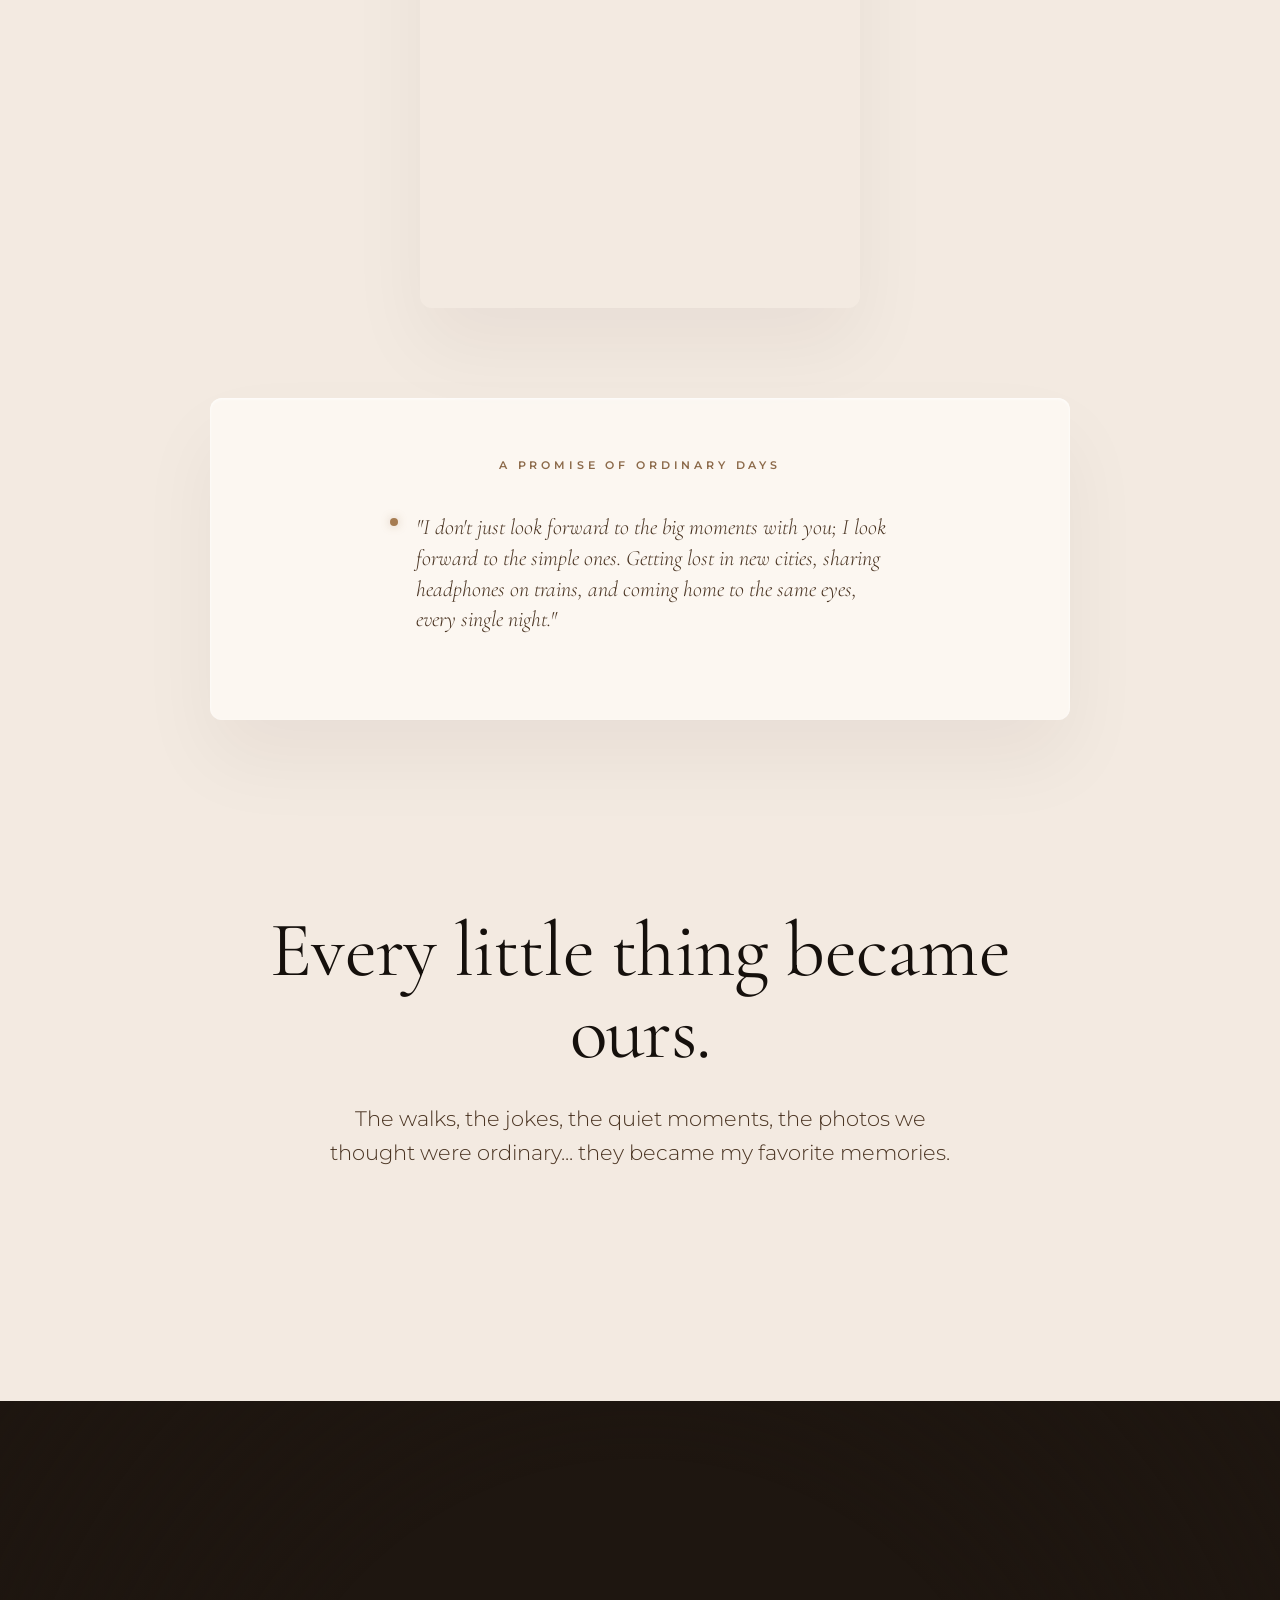
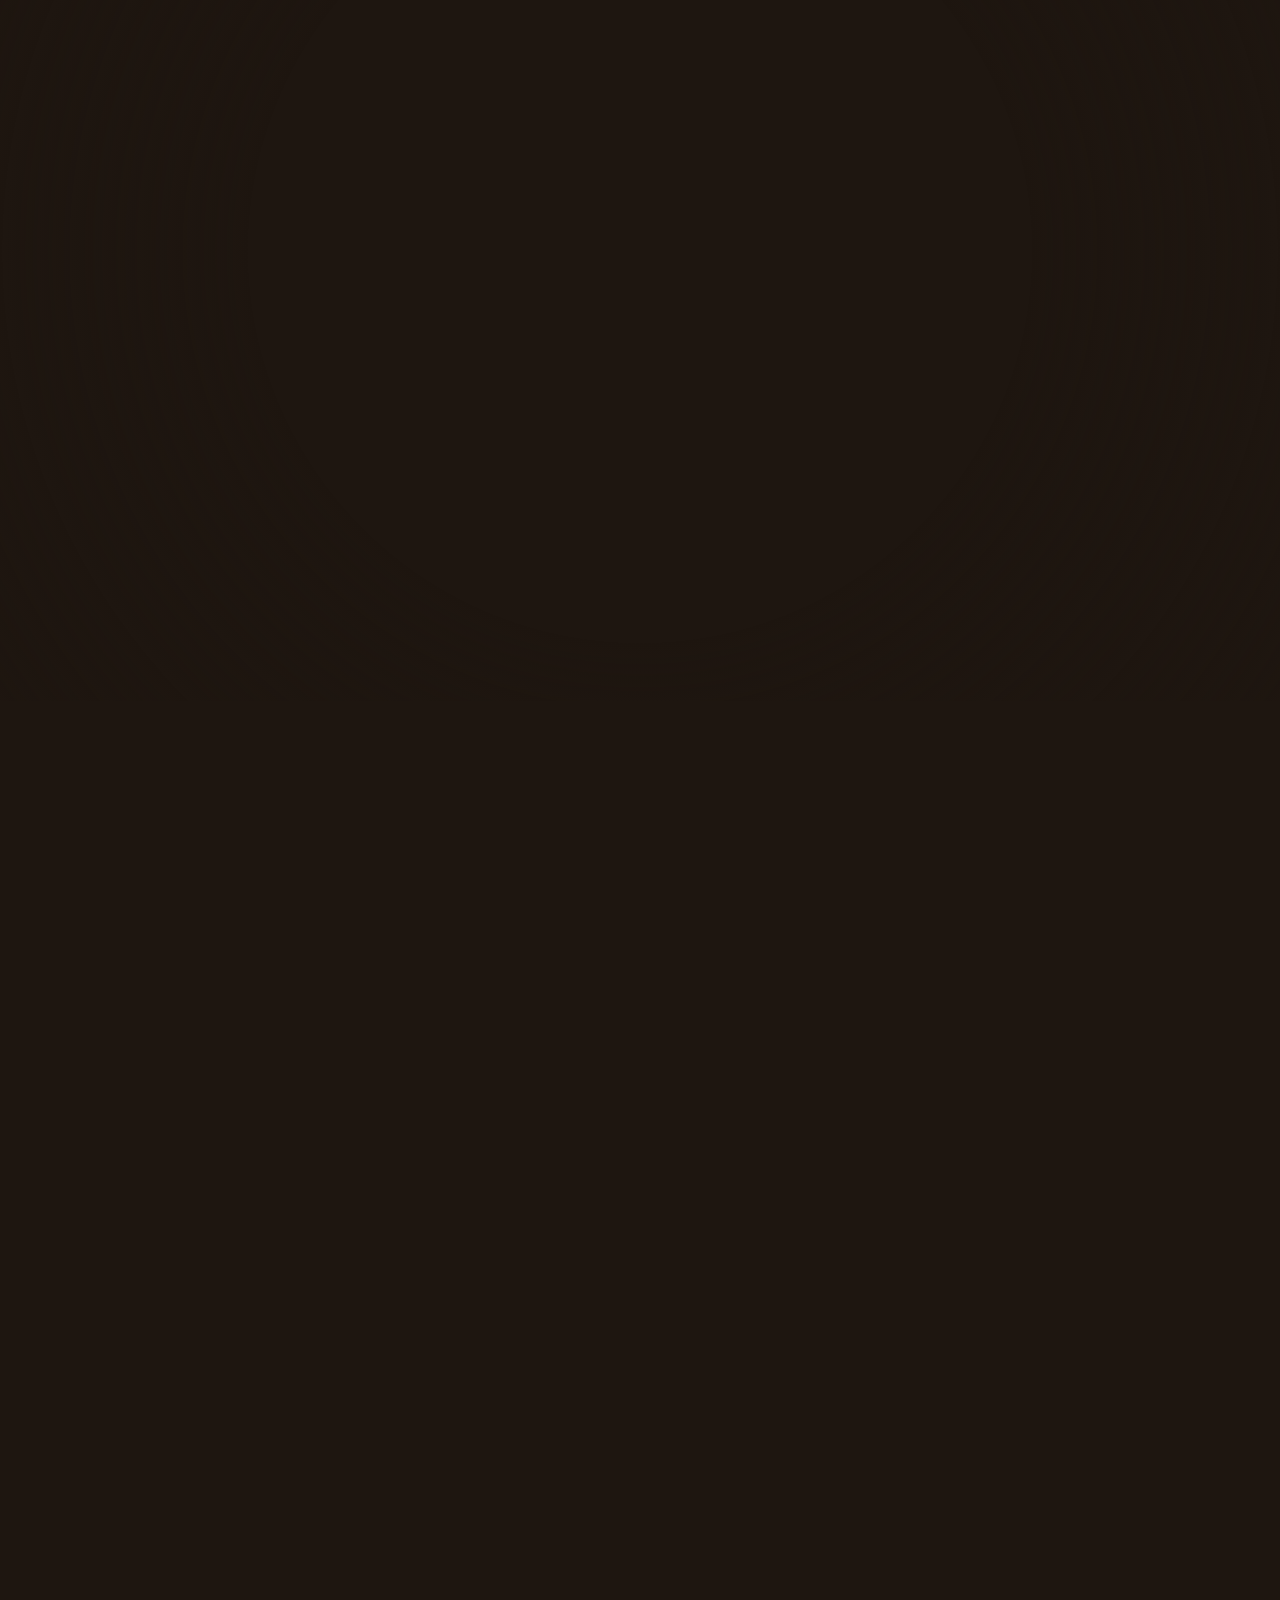
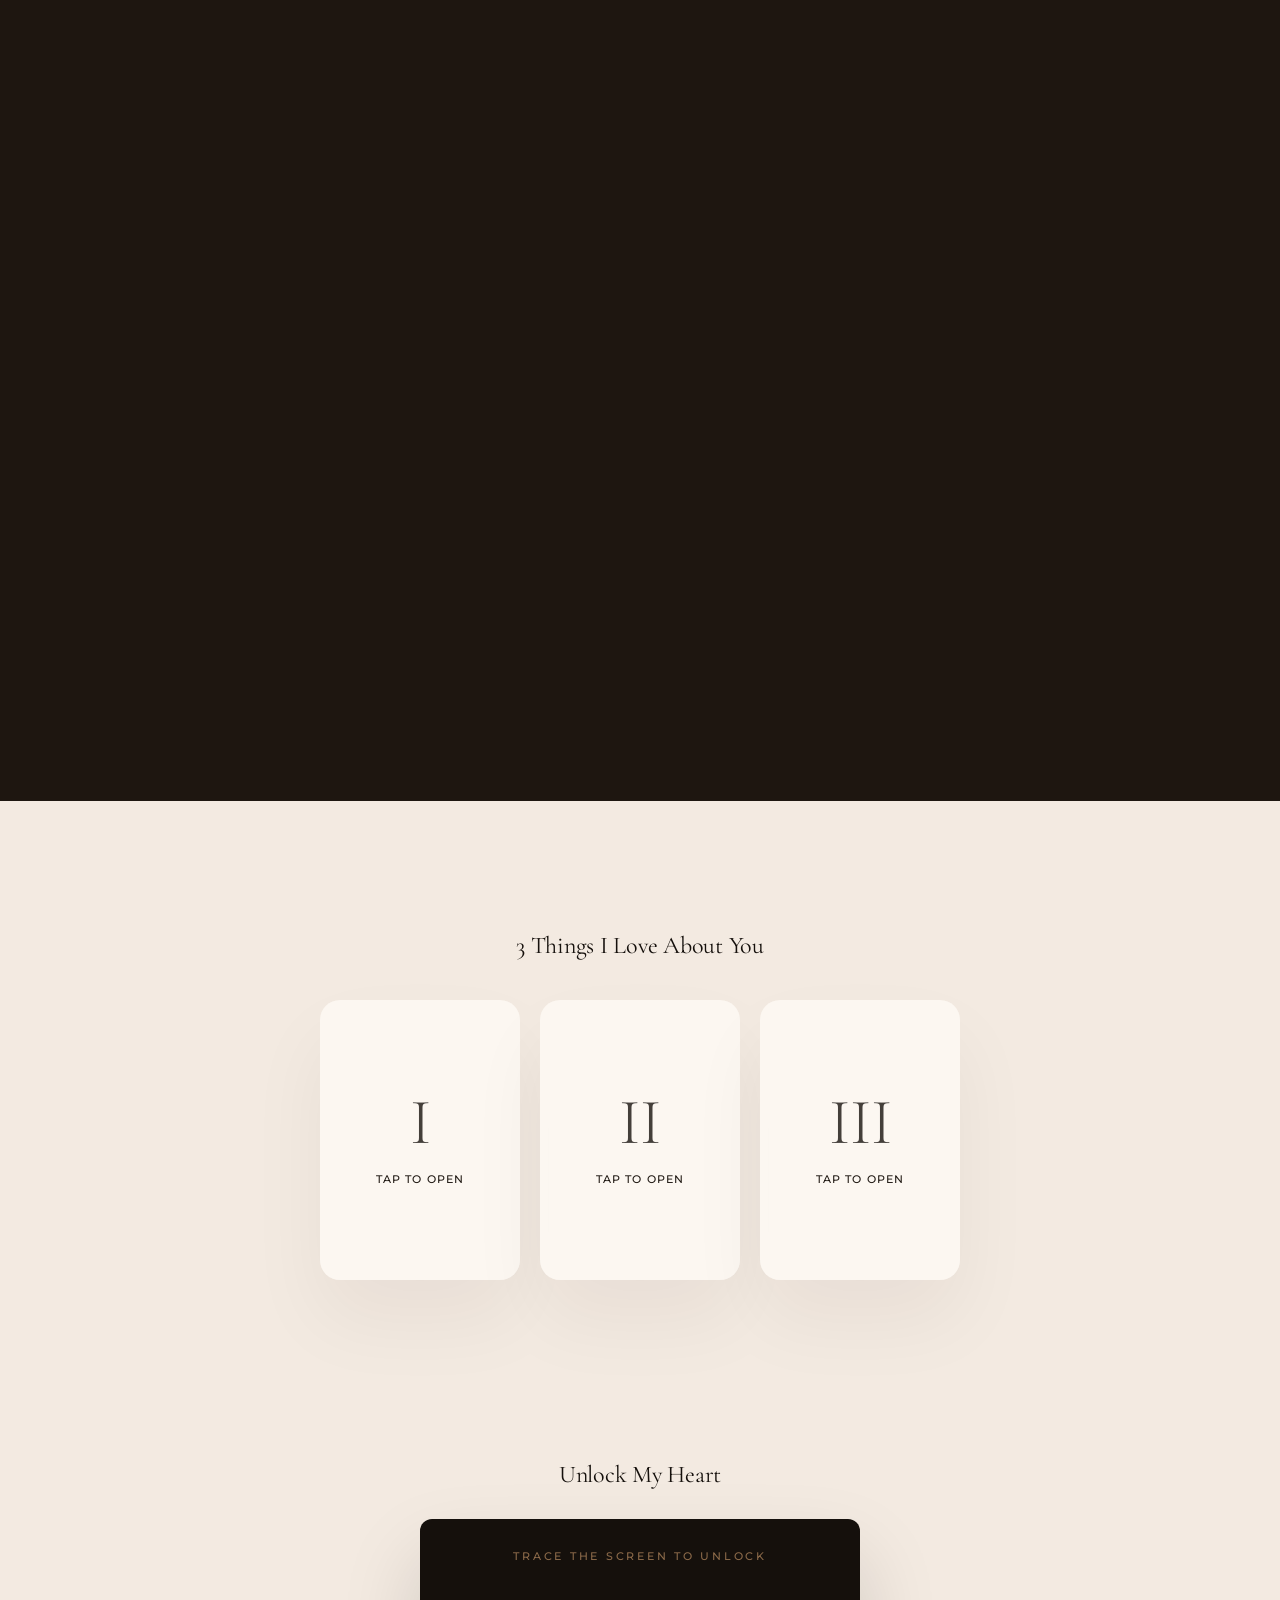
==== commit f7edea89: "Update index.html" ====
--- a/index.html
+++ b/index.html
@@ -32,7 +32,8 @@
 
     * { box-sizing: border-box; -webkit-tap-highlight-color: transparent; }
     
-    html { scroll-behavior: auto; background-color: var(--bg); overflow-x: hidden; }
+    /* Popravljeno: overflow-x: hidden na html-u je izbačeno jer blokira sticky galeriju */
+    html { scroll-behavior: auto; background-color: var(--bg); }
     body.is-loading { position: fixed; width: 100%; height: 100vh; overflow: hidden; }
     body { margin: 0; padding: 0; font-family: 'Montserrat', sans-serif; font-weight: 300; color: var(--text); background-color: var(--bg); background-image: radial-gradient(circle at top, #faf7f2 0%, var(--bg) 60%, var(--bg-2) 100%); overflow-x: hidden; width: 100%; -webkit-font-smoothing: antialiased; }
     
@@ -143,7 +144,8 @@
 
     /* ==========================================
        🎞️ CINEMATIC CROSSFADE GALERIJA
-       - Izmjena: Sada je savršen Full Bleed (od ivice do ivice)
+       - Full-width pozadina
+       - Funkcionalno listanje i visina slika popravljeni
        ========================================== */
     .cinematic-gallery-container { 
         height: 1000vh;
@@ -154,7 +156,7 @@
         margin-left: -50vw;
         margin-right: -50vw;
         background: #1e1610; 
-        border-radius: 0; /* Bez radijusa na full-width ivicama */
+        border-radius: 0;
         margin-top: 40px;
         margin-bottom: 40px;
     }
@@ -168,7 +170,6 @@
         display: flex; 
         align-items: center; 
         justify-content: center; 
-        border-radius: 0; 
     }
     
     .gallery-img { 
@@ -180,8 +181,8 @@
         align-items: center; 
         justify-content: center; 
         padding: 20px; 
-        /* 👇 OVO GURA SLIKU VIŠLJE PREMA GORE (SMANJUJE SMEĐI PROSTOR GORE) 👇 */
-        padding-bottom: 20vh; 
+        /* 👇 Gura slike malo više prema gore 👇 */
+        padding-bottom: 15vh; 
         will-change: transform, opacity; 
         z-index: 1;
     }
@@ -295,9 +296,6 @@
       .split { grid-template-columns: 1fr; gap: 40px; }
       .flip-card { width: 100%; max-width: 280px; height: 200px; }
       .section { padding: 60px 0; }
-      
-      /* Podešavanje stranice na mobilnom kako bi full-bleed galerija radila savršeno */
-      .page { padding: 0 20px 100px; }
     }
   </style>
 </head>
@@ -343,7 +341,6 @@
       </div>
     </section>
 
-    <!-- Normalni izgled prve sekcije, centrirano -->
     <section class="section split" id="depthSection">
       <div class="card photo-card gs-reveal">
         <div class="photo-card-inner">
@@ -360,7 +357,6 @@
       </div>
     </section>
 
-    <!-- Zvjezdano nebo -->
     <section class="section gs-reveal">
       <div class="star-map-fullscreen">
         <div class="stars-overlay"></div>
@@ -429,7 +425,6 @@
       </div>
     </section>
 
-    <!-- Obrisane Full Bleed izmjene - tekst sada prati ritam kontejnera -->
     <section class="section">
       <div class="text-block-fullscreen gs-reveal">
         <h2>Every little thing became ours.</h2>
@@ -437,7 +432,6 @@
       </div>
     </section>
 
-    <!-- Galerija (FULL WIDTH) i pomjerena slika prema gore -->
     <section class="cinematic-gallery-container">
       <div class="gallery-sticky">
         <div class="gallery-img active" style="z-index: 1; opacity: 1; transform: scale(1);"><img src="https://images.unsplash.com/photo-1611070674042-3957c8a7f700?w=900&auto=format&fit=crop&q=60&ixlib=rb-4.1.0&ixid=M3wxMjA3fDB8MHxzZWFyY2h8Nnx8bG92ZSUyMGNvdXBsZXxlbnwwfDB8MHx8fDA%3D" alt="Memory" loading="lazy"/></div>
@@ -626,7 +620,7 @@
     });
     gsap.to("#tLine", { scaleY: 1, ease: "none", scrollTrigger: { trigger: "#loveTimeline", start: "top 70%", end: "bottom 70%", scrub: true } });
 
-    /* SAVRŠEN, STARI PRELAZ SLIKA (CROSSFADE) KOJI RADI! */
+    /* SAVRŠEN PRELAZ SLIKA - RADI! */
     const allGalleryImgs = gsap.utils.toArray('.gallery-img');
     if(allGalleryImgs.length > 0) {
         gsap.set(allGalleryImgs.slice(1), { opacity: 0 });
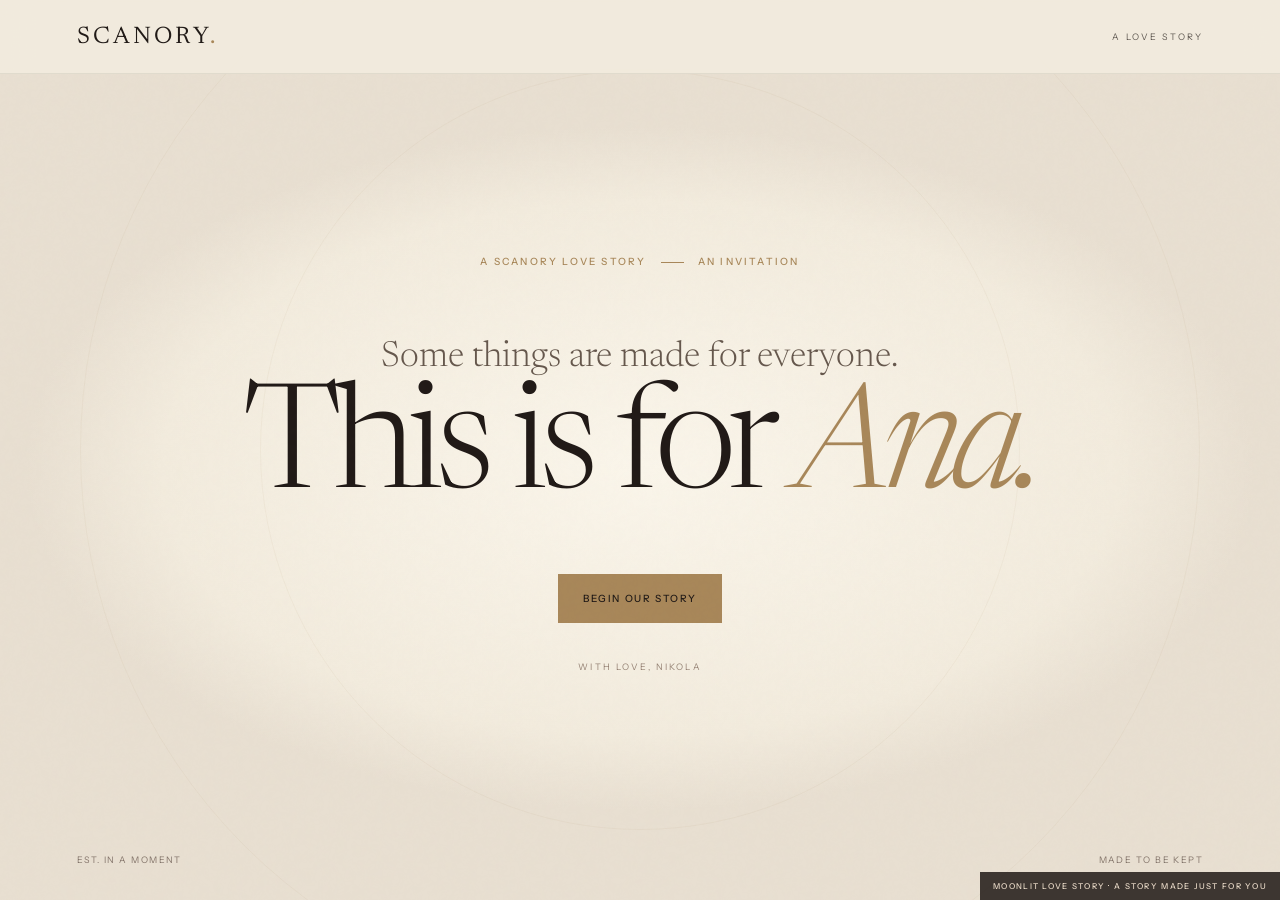
==== commit bd828f1a: "Add files via upload" ====
--- a/index.html
+++ b/index.html
@@ -1,922 +1,169 @@
-<!DOCTYPE html>
+<!doctype html>
 <html lang="en">
 <head>
-  <meta charset="UTF-8" />
-  <meta name="viewport" content="width=device-width, initial-scale=1.0, maximum-scale=1.0, user-scalable=no" />
-  
-  <title>For Her — Scanory Premium Master</title>
-  <meta property="og:title" content="A hidden memory for Ana">
-  <meta property="og:description" content="A little piece of us, saved here for the days when you need to smile.">
-  <meta property="og:image" content="https://images.unsplash.com/photo-1522673607200-164d1b6ce486?auto=format&fit=crop&w=800&q=80">
-  <meta property="og:type" content="website">
-  
+  <meta charset="utf-8">
+  <meta name="viewport" content="width=device-width, initial-scale=1">
+  <meta name="theme-color" content="#211a17">
+  <meta name="description" content="A private love story, made to be discovered.">
+  <title>Moonlit Love Story — Scanory</title>
   <link rel="preconnect" href="https://fonts.googleapis.com">
   <link rel="preconnect" href="https://fonts.gstatic.com" crossorigin>
-  <link href="https://fonts.googleapis.com/css2?family=Cormorant+Garamond:ital,wght@0,300;0,400;0,500;0,600;1,400&family=Montserrat:wght@300;400;500;600&display=swap" rel="stylesheet">
+  <link href="https://fonts.googleapis.com/css2?family=Newsreader:ital,opsz,wght@0,6..72,300;0,6..72,400;1,6..72,300;1,6..72,400&family=Instrument+Sans:wght@400;500;600&display=swap" rel="stylesheet">
+  <link rel="stylesheet" href="styles.css">
+  <noscript><style>#experience[hidden]{display:block!important}.js-only{display:none!important}</style></noscript>
+  <script src="story-data.js" defer></script>
+  <script src="app.js" defer></script>
+</head>
+<body>
+  <a class="skip-link" href="#story-main">Skip to story</a>
+  <div class="paper-grain" aria-hidden="true"></div>
+  <div class="reading-progress" aria-hidden="true"><span id="reading-bar"></span></div>
+  <header class="topbar" id="topbar">
+    <a class="brand" href="#opening" aria-label="Scanory story, back to beginning">SCANORY<span class="brand-dot">.</span></a>
+    
+    <span class="topbar-mark">A LOVE STORY </span>
+  </header>
 
-  <style>
-    /* ==========================================
-       🎨 GLAVNE BOJE SAJTA (Premium Paleta)
-       ========================================== */
-    :root {
-      --bg: #f3eae1;          
-      --bg-2: #e1d3c7;        
-      --text: #211a14;        
-      --muted: #857363;       
-      --accent: #a67c52;      
-      --gold: #8c6a4a;        
-      --card: rgba(255, 252, 248, 0.7); 
-      --shadow: 0 40px 80px rgba(33, 26, 20, 0.05);
-      --radius: 12px;
-    }
-
-    * { box-sizing: border-box; -webkit-tap-highlight-color: transparent; }
-    
-    /* Popravljeno: overflow-x: hidden na html-u je izbačeno jer blokira sticky galeriju */
-    html { scroll-behavior: auto; background-color: var(--bg); }
-    body.is-loading { position: fixed; width: 100%; height: 100vh; overflow: hidden; }
-    body { margin: 0; padding: 0; font-family: 'Montserrat', sans-serif; font-weight: 300; color: var(--text); background-color: var(--bg); background-image: radial-gradient(circle at top, #faf7f2 0%, var(--bg) 60%, var(--bg-2) 100%); overflow-x: hidden; width: 100%; -webkit-font-smoothing: antialiased; }
-    
-    .ambient-glow { position: fixed; width: 600px; height: 600px; background: radial-gradient(circle, rgba(166,124,82,0.15) 0%, transparent 70%); top: -200px; left: -200px; pointer-events: none; z-index: 1; }
-
-    /* ==========================================
-       🔐 LOADER & TAP TO ENTER
-       ========================================== */
-    #loader { position: fixed; inset: 0; background: #0f0c0a; z-index: 99999; display: flex; flex-direction: column; justify-content: center; align-items: center; color: #ebdaca; }
-    .loader-initials { font-family: 'Cormorant Garamond', serif; font-size: 52px; letter-spacing: 0.3em; animation: pulse 2.5s infinite alternate; font-weight: 300; text-shadow: 0 0 25px rgba(166,124,82,0.4); color: var(--gold); }
-    .loader-text { margin-top: 20px; font-size: 10px; text-transform: uppercase; letter-spacing: 0.5em; opacity: 0.6; font-weight: 500; }
-    
-    .enter-button { margin-top: 50px; padding: 14px 35px; border: none; border-radius: 40px; color: var(--gold); font-family: 'Montserrat', sans-serif; font-size: 11px; letter-spacing: 0.3em; text-transform: uppercase; cursor: pointer; background: transparent; transition: all 0.4s ease; animation: pulseBtn 2s infinite; font-weight: 500;}
-    @keyframes pulseBtn { 0% { box-shadow: 0 0 0 0 rgba(166,124,82, 0.4); } 70% { box-shadow: 0 0 0 15px rgba(166,124,82, 0); } 100% { box-shadow: 0 0 0 0 rgba(166,124,82, 0); } }
-    @keyframes pulse { 0% { opacity: 0.4; transform: scale(0.98); } 100% { opacity: 1; transform: scale(1.02); } }
-
-    /* ==========================================
-       👇 SUPTILNI SCROLL INDIKATOR
-       ========================================== */
-    .scroll-indicator { position: absolute; bottom: 40px; left: 50%; transform: translateX(-50%); display: flex; flex-direction: column; align-items: center; opacity: 0.6; pointer-events: none; z-index: 15; }
-    .scroll-line { width: 1px; height: 50px; background: rgba(133, 115, 99, 0.2); position: relative; overflow: hidden; }
-    .scroll-line::before { content: ''; position: absolute; top: 0; left: 0; width: 100%; height: 50%; background: var(--accent); animation: scrollDownAnim 2s infinite; }
-    @keyframes scrollDownAnim { 0% { transform: translateY(-100%); } 100% { transform: translateY(200%); } }
-
-    h1, h2, h3 { font-family: 'Cormorant Garamond', serif; font-weight: 400; margin: 0; letter-spacing: -0.01em; color: #15100c; }
-    
-    .page { width: 100%; max-width: 900px; margin: 0 auto; padding: 0 20px 100px; position: relative; z-index: 10; }
-
-    /* HERO */
-    .hero { min-height: 100vh; display: flex; flex-direction: column; justify-content: center; align-items: center; text-align: center; position: relative; }
-    .eyebrow { text-transform: uppercase; letter-spacing: 0.4em; font-size: 11px; color: var(--muted); margin-bottom: 35px; font-weight: 600; }
-    h1 { font-size: clamp(65px, 16vw, 150px); line-height: 0.85; letter-spacing: -0.02em; color: #15100c; }
-    .hero-message { max-width: 540px; margin: 45px auto 0; font-size: clamp(18px, 4.5vw, 24px); line-height: 1.6; color: #4a3422; font-family: 'Cormorant Garamond', serif; font-style: italic; }
-    
-    .ticker-container { display: flex; gap: 15px; justify-content: center; flex-wrap: wrap; margin-top: 50px; }
-    .ticker-box { background: rgba(255,252,248,0.5); border: none; border-radius: var(--radius); padding: 15px 20px; min-width: 80px; text-align: center; backdrop-filter: blur(10px); -webkit-backdrop-filter: blur(10px); box-shadow: inset 0 1px 2px rgba(255,255,255,0.6), 0 10px 20px rgba(0,0,0,0.03); }
-    .ticker-num { font-family: 'Cormorant Garamond', serif; font-size: 32px; color: #15100c; line-height: 1; }
-    .ticker-label { font-size: 9px; text-transform: uppercase; letter-spacing: 0.25em; color: var(--muted); margin-top: 5px; font-weight: 600; }
-
-    .section { padding: 90px 0; display: flex; flex-direction: column; justify-content: center; align-items: center; transition: z-index 0.3s ease; position: relative; will-change: transform, opacity; width: 100%; }
-    
-    .card { background: var(--card); backdrop-filter: blur(35px); -webkit-backdrop-filter: blur(35px); border: none; border-radius: var(--radius); box-shadow: var(--shadow), inset 0 1px 3px rgba(255,255,255,0.8); width: 100%; overflow: hidden; }
-    
-    /* PRVA SLIKA */
-    .split { display: grid; grid-template-columns: 1fr 1.1fr; gap: 50px; align-items: center; width: 100%; }
-    .photo-card { padding: 20px; transform: rotate(0deg); width: 100%; border: none; }
-    .photo-card-inner { position: relative; width: 100%; height: 100%; }
-    .image-wrapper { overflow: hidden; border-radius: 24px; aspect-ratio: 4 / 5; position: relative; box-shadow: 0 20px 40px rgba(0,0,0,0.06); }
-    .image-wrapper img { width: 100%; height: 100%; object-fit: cover; }
-    .caption { color: var(--muted); font-size: 12px; letter-spacing: 0.15em; padding: 20px 8px 4px; text-align: center; text-transform: uppercase; font-weight: 500; }
-    
-    /* PLAVO ZVJEZDANO NEBO */
-    .star-map-fullscreen { 
-        width: 100%; 
-        height: 70vh; 
-        border-radius: var(--radius);
-        background: radial-gradient(ellipse at center, #1e3a8a 0%, #0c1a40 100%); 
-        color: #fff; display: flex; align-items: center; justify-content: center; text-align: center; position: relative; overflow: hidden; box-shadow: inset 0 0 100px rgba(0,0,0,0.8); padding: 0 20px; 
-    }
-    
-    .stars-overlay { position: absolute; inset: 0; background: transparent; z-index: 1; overflow: hidden; }
-    .stars-overlay::before, .stars-overlay::after {
-        content: " "; position: absolute; top: 0; left: 0; width: 1px; height: 1px; background: transparent;
-        box-shadow: 768px 104px #fff, 122px 28px #fff, 439px 571px #fff, 1102px 1761px #fff, 950px 1321px #fff, 1511px 40px #fff, 290px 1480px #fff, 1601px 880px #fff, 140px 1602px #fff, 1888px 231px #fff, 105px 1982px #fff, 1470px 352px #fff, 555px 1120px #fff, 1210px 720px #fff, 1999px 80px #fff, 360px 1490px #fff, 1702px 612px #fff, 666px 1333px #fff, 1199px 111px #fff, 831px 1952px #fff, 150px 1500px #fff, 1800px 1800px #fff, 900px 900px #fff, 250px 250px #fff, 1600px 300px #fff, 400px 1600px #fff, 100px 100px #fff, 1900px 1900px #fff, 500px 500px #fff, 1750px 750px #fff, 1250px 1250px #fff, 750px 1750px #fff, 60px 1900px #fff, 1900px 60px #fff;
-        animation: animStar 35s linear infinite;
-    }
-    .stars-overlay::after { top: 2000px; animation: animStar 50s linear infinite; }
-    @keyframes animStar { from { transform: translateY(0); } to { transform: translateY(-2000px); } }
-
-    .star-map-content { position: relative; z-index: 2; }
-    .star-map-content h2 { color: #eedfcc; margin-bottom: 18px; font-size: clamp(40px, 8vw, 80px); text-shadow: 0 10px 30px rgba(0,0,0,0.8); }
-    .star-map-content p { color: rgba(255,255,255,0.7); font-size: 14px; letter-spacing: 0.25em; text-transform: uppercase; font-weight: 500; text-shadow: 0 2px 10px rgba(0,0,0,0.8); }
-
-    /* MINIMALIST COORDINATES */
-    .coord-card { background: #110e0c; color: #eedfcc; padding: 80px 40px; text-align: center; position: relative; width: 100%; border-radius: var(--radius); box-shadow: 0 30px 60px rgba(0,0,0,0.3); border: none;}
-    .coord-card::before { content:''; position:absolute; inset:0; opacity:0.05; background-image: repeating-linear-gradient(0deg, transparent, transparent 19px, #eedfcc 20px), repeating-linear-gradient(90deg, transparent, transparent 19px, #eedfcc 20px); pointer-events: none;}
-    .pin-icon { width: 40px; height: 40px; fill: var(--accent); margin-bottom: 20px; animation: float 3s ease-in-out infinite; filter: drop-shadow(0 10px 10px rgba(166, 124, 82, 0.4)); }
-    @keyframes float { 0%, 100% { transform: translateY(0); } 50% { transform: translateY(-10px); } }
-    .coord-val { font-family: 'Montserrat', sans-serif; font-weight: 300; font-size: clamp(20px, 4vw, 32px); letter-spacing: 0.1em; margin-bottom: 15px; }
-    .coord-desc { font-family: 'Cormorant Garamond', serif; font-style: italic; font-size: 22px; color: #9a8a7a; }
-
-    /* TIMELINE */
-    .timeline { position: relative; padding: 40px 0; max-width: 600px; margin: 0 auto; width: 100%; }
-    .timeline::before { content: ''; position: absolute; left: 20px; top: 0; bottom: 0; width: 1px; background: rgba(133, 115, 99, 0.15); }
-    .timeline-progress { position: absolute; left: 20px; top: 0; width: 1px; background: var(--accent); height: 0; }
-    .timeline-item { position: relative; padding-left: 55px; margin-bottom: 60px; opacity: 0; transform: translateY(30px); transition: all 0.6s cubic-bezier(0.16, 1, 0.3, 1); will-change: transform, opacity;}
-    .timeline-item:last-child { margin-bottom: 0; }
-    .timeline-dot { position: absolute; left: 15px; top: 8px; width: 11px; height: 11px; background: var(--bg); border: none; border-radius: 50%; transition: all 0.5s ease; }
-    .timeline-item.active .timeline-dot { background: var(--accent); border-color: transparent; box-shadow: 0 0 15px rgba(166,124,82,0.6); transform: scale(1.3); }
-    .timeline-item.active { opacity: 1; transform: translateY(0); }
-    .timeline-date { font-size: 12px; font-weight: 600; letter-spacing: 0.15em; text-transform: uppercase; color: var(--muted); margin-bottom: 8px; }
-    .timeline-title { font-family: 'Cormorant Garamond', serif; font-size: 28px; color: #15100c; margin-bottom: 10px; }
-    .timeline-content { font-size: 16px; line-height: 1.6; color: #4a3422; margin: 0; }
-
-    /* NOVI "FUTURE SNAPSHOT" ITEM */
-    .future-card { padding: 60px 40px; text-align: center; border: none; }
-    .future-content { max-width: 500px; margin: 0 auto; }
-    .future-eyebrow { text-transform: uppercase; letter-spacing: 0.35em; font-size: 11px; color: var(--gold); margin-bottom: 15px; font-weight: 600;}
-    .future-list { list-style: none; padding: 0; margin: 40px 0 0 0; text-align: left;}
-    .future-item { display: flex; align-items: flex-start; margin-bottom: 25px; gap: 18px; }
-    .future-dot { flex-shrink: 0; width: 8px; height: 8px; border-radius: 50%; background: var(--accent); margin-top: 6px; box-shadow: 0 0 10px rgba(166,124,82,0.4); }
-    .future-text { font-family: 'Cormorant Garamond', serif; font-size: 22px; color: #4a3422; line-height: 1.4; font-style: italic; }
-
-    /* FULLSCREEN TEXT BLOCK */
-    .text-block-fullscreen { width: 100%; padding: 100px 0; text-align: center; background: transparent; }
-    .text-block-fullscreen h2 { margin-bottom: 28px; font-size: clamp(42px, 8.5vw, 78px); line-height: 1.05; color: #15100c; letter-spacing: -0.01em; }
-    .text-block-fullscreen p { margin: 0 auto; max-width: 620px; font-size: clamp(17px, 4.5vw, 21px); line-height: 1.65; color: #4a3422; font-weight: 300; }
-
-    /* ==========================================
-       🎞️ CINEMATIC CROSSFADE GALERIJA
-       - Full-width pozadina
-       - Funkcionalno listanje i visina slika popravljeni
-       ========================================== */
-    .cinematic-gallery-container { 
-        height: 1000vh;
-        width: 100vw; 
-        position: relative;
-        left: 50%;
-        right: 50%;
-        margin-left: -50vw;
-        margin-right: -50vw;
-        background: #1e1610; 
-        border-radius: 0;
-        margin-top: 40px;
-        margin-bottom: 40px;
-    }
-    
-    .gallery-sticky { 
-        position: sticky; 
-        top: 0; 
-        width: 100vw; 
-        height: 100vh; 
-        overflow: hidden; 
-        display: flex; 
-        align-items: center; 
-        justify-content: center; 
-    }
-    
-    .gallery-img { 
-        position: absolute; 
-        inset: 0; 
-        opacity: 0; 
-        transform: scale(1.05); 
-        display: flex; 
-        align-items: center; 
-        justify-content: center; 
-        padding: 20px; 
-        /* 👇 Gura slike malo više prema gore 👇 */
-        padding-bottom: 15vh; 
-        will-change: transform, opacity; 
-        z-index: 1;
-    }
-    
-    .gallery-img img { 
-        max-width: 100%; 
-        max-height: 100%; 
-        object-fit: contain; 
-        border-radius: var(--radius); 
-        box-shadow: 0 25px 50px rgba(0,0,0,0.6);
-    }
-    
-    .gallery-overlay { position: absolute; inset: 0; background: radial-gradient(circle, transparent 50%, rgba(30,22,16,0.8) 100%); z-index: 100; pointer-events: none;}
-
-    /* ZASEBNE SLIKE */
-    .hold-container { position: relative; width: 100%; max-width: 440px; margin: 0 auto; aspect-ratio: 4/5; border-radius: var(--radius); overflow: hidden; box-shadow: var(--shadow); cursor: pointer; -webkit-touch-callout: none; -webkit-user-select: none; user-select: none; touch-action: pan-y; transition: box-shadow 0.6s ease; }
-    .hold-image { width: 100%; height: 100%; object-fit: cover; filter: blur(25px) grayscale(50%); transform: scale(1.1); transition: all 1.2s cubic-bezier(0.19, 1, 0.22, 1); pointer-events: none; }
-    .hold-overlay { position: absolute; inset: 0; display: flex; flex-direction: column; justify-content: center; align-items: center; background: rgba(243, 234, 225, 0.3); transition: opacity 0.5s ease; pointer-events: none; }
-    .finger-icon { font-size: 50px; animation: pulseFinger 2s infinite; margin-bottom: 15px; }
-    @keyframes pulseFinger { 0%, 100% { transform: scale(1); opacity: 0.8; } 50% { transform: scale(1.1); opacity: 1; filter: drop-shadow(0 0 10px rgba(255,255,255,0.8)); } }
-    .hold-text { font-family: 'Montserrat', sans-serif; font-size: 10px; letter-spacing: 0.2em; text-transform: uppercase; color: #15100c; font-weight: 600; text-shadow: 0 2px 10px rgba(255,255,255,0.8); padding: 0 20px; text-align: center; line-height: 1.6; }
-    .hold-container.active { box-shadow: 0 0 50px rgba(166, 124, 82, 0.6), var(--shadow); }
-    .hold-container.active .hold-image { filter: blur(0px) grayscale(0%); transform: scale(1); }
-    .hold-container.active .hold-overlay { opacity: 0; }
-
-    /* SCRATCH REVEAL */
-    .scratch-container { position: relative; width: 100%; max-width: 440px; margin: 0 auto; aspect-ratio: 4/5; border-radius: var(--radius); overflow: hidden; box-shadow: var(--shadow); touch-action: none; }
-    .scratch-container img { width: 100%; height: 100%; object-fit: cover; pointer-events: none; }
-    #scratchCanvas { position: absolute; top: 0; left: 0; width: 100%; height: 100%; touch-action: none; cursor: pointer; z-index: 5; }
-    .scratch-hint { position: absolute; top: 30px; left: 0; width: 100%; text-align: center; color: #fff; font-size: 11px; letter-spacing: 0.25em; text-transform: uppercase; text-shadow: 0 4px 12px rgba(0,0,0,0.6); pointer-events: none; z-index: 10; font-weight: 500; transition: opacity 0.6s ease; }
-
-    /* DRAW HEART */
-    .draw-heart-wrapper { position: relative; width: 100%; max-width: 440px; margin: 0 auto; aspect-ratio: 4/5; border-radius: var(--radius); overflow: hidden; box-shadow: 0 40px 80px rgba(0,0,0,0.15); background: #15100c; -webkit-touch-callout: none; -webkit-user-select: none; user-select: none; touch-action: none;}
-    .dh-hint { position: absolute; top: 30px; left: 0; width: 100%; text-align: center; font-size: 11px; letter-spacing: 0.25em; text-transform: uppercase; z-index: 10; font-weight: 500; pointer-events: none; transition: opacity 0.5s ease; color: var(--gold); }
-    #dhCanvas { position: absolute; top: 0; left: 0; width: 100%; height: 100%; touch-action: none; z-index: 5; cursor: pointer; }
-    .dh-reveal { position: absolute; inset: 0; z-index: 1; opacity: 0; transition: opacity 1.5s ease; }
-    .dh-reveal img { width: 100%; height: 100%; object-fit: cover; }
-    .dh-icon { position: absolute; top: 50%; left: 50%; transform: translate(-50%, -50%); width: 150px; height: 150px; opacity: 0.2; pointer-events: none; }
-    .dh-icon svg { width: 100%; height: 100%; fill: none; stroke: var(--gold); stroke-width: 2; stroke-dasharray: 6 6; filter: drop-shadow(0 0 5px rgba(212,175,55,0.5)); }
-    .draw-heart-wrapper.unlocked .dh-reveal { opacity: 1; z-index: 20; }
-    .draw-heart-wrapper.unlocked #dhCanvas, .draw-heart-wrapper.unlocked .dh-icon, .draw-heart-wrapper.unlocked .dh-hint { opacity: 0; pointer-events: none; }
-
-    /* FLIP CARDS */
-    #focus-overlay { position: fixed; inset: 0; background: rgba(10, 15, 25, 0.8); backdrop-filter: blur(8px); -webkit-backdrop-filter: blur(8px); z-index: 90; opacity: 0; pointer-events: none; transition: opacity 0.6s ease; }
-    body.focus-mode #focus-overlay { opacity: 1; pointer-events: auto; }
-    
-    .flip-grid { display: flex; gap: 20px; justify-content: center; flex-wrap: wrap; margin-top: 30px; position: relative; z-index: 95; width: 100%; }
-    .flip-card { background: transparent; width: 200px; height: 280px; perspective: 1000px; cursor: pointer; -webkit-tap-highlight-color: transparent; position: relative; z-index: 96; transition: z-index 0.3s; border: none;}
-    .flip-card.flipped { z-index: 105; }
-    .flip-inner { position: relative; width: 100%; height: 100%; text-align: center; transition: transform 0.8s cubic-bezier(0.4, 0.2, 0.2, 1); transform-style: preserve-3d; }
-    .flip-card.flipped .flip-inner { transform: rotateY(180deg); }
-    .flip-front, .flip-back { position: absolute; width: 100%; height: 100%; backface-visibility: hidden; border-radius: 20px; display: flex; flex-direction: column; justify-content: center; align-items: center; padding: 20px; box-shadow: var(--shadow); border: none; }
-    .flip-front { background: var(--card); backdrop-filter: blur(15px); border: none; }
-    .flip-front .number { font-family: 'Cormorant Garamond', serif; font-size: 65px; color: #15100c; opacity: 0.8; }
-    .flip-back { background: #15100c; color: #eedfcc; transform: rotateY(180deg); border: none; }
-    .flip-back p { font-family: 'Cormorant Garamond', serif; font-style: italic; font-size: 18px; line-height: 1.5; margin: 0; }
-
-    /* HEART MUSIC CARD */
-    .music-card { padding: 100px 40px; text-align: center; position: relative; overflow: hidden; transition: all 0.5s ease; box-shadow: var(--shadow), inset 0 1px 3px rgba(255,255,255,0.8); border: none; }
-    .heart-bg { position: absolute; top: 50%; left: 50%; transform: translate(-50%, -50%); width: 440px; height: 440px; opacity: 0.05; z-index: 0; pointer-events: none; animation: heartbeat-bg 3s ease-in-out infinite; }
-    .heart-bg svg { width: 100%; height: 100%; fill: var(--accent); }
-    .heart-icon-top { width: 32px; height: 32px; margin: 0 auto 24px auto; fill: var(--accent); animation: heartbeat-bg 1.5s ease-in-out infinite; filter: drop-shadow(0 0 10px rgba(166,124,82,0.3)); }
-    @keyframes heartbeat-bg { 0%, 100% { transform: scale(1); filter: drop-shadow(0 0 0px var(--accent)); } 50% { transform: scale(1.08); filter: drop-shadow(0 0 20px rgba(166,124,82,0.4)); } }
-    .music-card-content { position: relative; z-index: 2; }
-    .btn-group { display: flex; flex-direction: column; gap: 20px; align-items: center; margin-top: 40px; width: 100%; }
-    .play-button { appearance: none; border: 1px solid rgba(166,124,82,0.3); border-radius: 50px; background: rgba(255,255,255,0.5); color: var(--text); padding: 18px 36px; font-family: 'Montserrat', sans-serif; font-weight: 500; font-size: 13px; letter-spacing: 0.12em; text-transform: uppercase; cursor: pointer; transition: all 0.4s cubic-bezier(0.16, 1, 0.3, 1); width: 100%; max-width: 280px; display: flex; justify-content: center; align-items: center; gap: 12px; border: none; }
-    .play-button:hover { background: #fff; box-shadow: 0 20px 40px rgba(0,0,0,0.06); transform: translateY(-3px); }
-    .waveform { display: none; justify-content: center; align-items: center; gap: 4px; height: 20px; margin-top: 25px; }
-    .wave-bar { width: 3px; height: 100%; background: var(--accent); border-radius: 3px; animation: bounce 0.8s ease-in-out infinite alternate; transform-origin: bottom; }
-    .wave-bar:nth-child(2) { animation-delay: 0.15s; height: 60%; }
-    .wave-bar:nth-child(3) { animation-delay: 0.3s; height: 40%; }
-    .wave-bar:nth-child(4) { animation-delay: 0.45s; height: 80%; }
-    .wave-bar:nth-child(5) { animation-delay: 0.2s; height: 50%; }
-    @keyframes bounce { 0% { transform: scaleY(0.2); } 100% { transform: scaleY(1.1); } }
-
-    /* TIME CAPSULE */
-    .time-capsule-card { position: relative; overflow: hidden; padding: 0 !important; background: rgba(255, 252, 248, 0.4); box-shadow: none; border: none; }
-    .capsule-blur { filter: blur(30px); opacity: 0.4; pointer-events: none; user-select: none; padding: clamp(50px, 10vw, 90px); text-align: center; }
-    .lock-overlay { position: absolute; inset: 0; display: flex; flex-direction: column; justify-content: center; align-items: center; text-align: center; background: rgba(243, 234, 225, 0.4); z-index: 10; border: none;}
-    .lock-icon { font-size: 48px; margin-bottom: 20px; animation: lockGlow 2.5s infinite ease-in-out; }
-    @keyframes lockGlow { 0%, 100% { transform: scale(1); filter: drop-shadow(0 0 0px rgba(166, 124, 82, 0)); } 50% { transform: scale(1.08); filter: drop-shadow(0 0 25px rgba(166, 124, 82, 0.5)); } }
-    .lock-text { font-family: 'Cormorant Garamond', serif; font-size: 28px; color: #15100c; font-weight: 500; }
-    .lock-date { margin-top: 12px; font-size: 11px; letter-spacing: 0.25em; text-transform: uppercase; color: #4a3422; font-weight: 600;}
-
-    /* FINAL SCREEN */
-    .final { min-height: 90vh; display: flex; flex-direction: column; justify-content: center; align-items: center; text-align: center; position: relative; padding: 60px 0; }
-    .final h2 { font-size: clamp(55px, 13vw, 115px); font-style: italic; line-height: 0.95; }
-    .signature { margin-top: 60px; font-size: 11px; letter-spacing: 0.4em; text-transform: uppercase; color: var(--muted); font-weight: 600; }
-    .shake-hint { margin-top: 30px; font-size: 9px; letter-spacing: 0.15em; color: rgba(133, 115, 99, 0.5); cursor: pointer; text-transform: uppercase; padding: 10px; border: none; border-radius: 20px; transition: all 0.3s;}
-    .shake-hint:hover { background: rgba(133, 115, 99, 0.1); }
-
-    /* POP-UPS OVERLAYS */
-    .fullscreen-overlay { display: none; position: fixed; inset: 0; background: rgba(10, 15, 25, 0.85); backdrop-filter: blur(15px); -webkit-backdrop-filter: blur(15px); z-index: 999999; justify-content: center; align-items: center; padding: 20px; animation: fadeInPop 1s ease forwards; }
-    .pop-box { position: relative; background: #110e0c; border: none; color: #eedfcc; padding: 50px 30px; border-radius: var(--radius); text-align: center; font-family: 'Cormorant Garamond', serif; font-style: italic; font-size: 24px; line-height: 1.4; box-shadow: 0 30px 60px rgba(0,0,0,0.6); max-width: 400px; animation: popUpAnim 0.8s cubic-bezier(0.16, 1, 0.3, 1) forwards; }
-    .close-pop { position: absolute; top: 15px; right: 20px; font-size: 22px; color: #857363; font-style: normal; cursor: pointer; font-family: sans-serif; transition: color 0.3s; }
-    .close-pop:hover { color: #c39b7d; }
-    @keyframes fadeInPop { from { opacity: 0; } to { opacity: 1; } }
-    @keyframes popUpAnim { from { opacity: 0; transform: translateY(40px) scale(0.95); } to { opacity: 1; transform: translateY(0) scale(1); } }
-
-    /* SHAKE CONFETTI */
-    #confetti-container { position: fixed; inset: 0; pointer-events: none; z-index: 999990; overflow: hidden; }
-    .confetti { position: absolute; width: 10px; height: 10px; background-color: var(--gold); opacity: 0; box-shadow: 0 0 5px rgba(212,175,55,0.5); }
-
-    /* TYPEWRITER EFEKAT */
-    #typewriterText { min-height: 40px; }
-    .cursor-blink { display: inline-block; width: 2px; height: 24px; background-color: #4a3422; margin-left: 5px; animation: blink 0.8s infinite; vertical-align: middle; }
-    @keyframes blink { 0%, 100% { opacity: 1; } 50% { opacity: 0; } }
-
-    /* MOBILE ADJUSTMENTS */
-    @media (max-width: 768px) {
-      .split { grid-template-columns: 1fr; gap: 40px; }
-      .flip-card { width: 100%; max-width: 280px; height: 200px; }
-      .section { padding: 60px 0; }
-    }
-  </style>
-</head>
-<body class="is-loading">
-
-  <audio id="crackleAudio" src="https://assets.mixkit.co/music/preview/mixkit-beautiful-dream-493.mp3" preload="auto" loop></audio>
-
-  <div id="nightOverlay" class="fullscreen-overlay"><div class="pop-box"><div class="close-pop" onclick="this.parentElement.parentElement.style.display='none'">✕</div>I knew you couldn't sleep.<br>Goodnight my love, see you in the morning. ✨</div></div>
-  <div id="batteryOverlay" class="fullscreen-overlay"><div class="pop-box"><div class="close-pop" onclick="this.parentElement.parentElement.style.display='none'">✕</div>I see your battery is running low.<br>Don't worry... my love for you is never on empty. 🔋❤️</div></div>
-  <div id="shakeOverlay" class="fullscreen-overlay"><div class="pop-box"><div class="close-pop" onclick="this.parentElement.parentElement.style.display='none'">✕</div>Whenever you need a reason to smile, I'll be here. I love you! ✨</div></div>
-  <div id="anniversaryOverlay" class="fullscreen-overlay" style="background: rgba(166, 124, 82, 0.15);"><div class="pop-box" style="box-shadow: 0 0 50px rgba(166,124,82,0.2);"><div class="close-pop" onclick="this.parentElement.parentElement.style.display='none'">✕</div>Happy Anniversary!<br><span style="font-size:18px; color:#9a8a7a;">Another year has passed, and I love you more than the first day. 🥂</span></div></div>
-
-  <div id="confetti-container"></div>
-
-  <div id="loader">
-    <div class="loader-initials">N & M</div>
-    <div class="loader-text" id="loaderText">Unfolding our story...</div>
-    <button class="enter-button" id="enterBtn" style="display: none;">Step into our World</button>
-  </div>
-
-  <div class="ambient-glow" id="glow"></div>
-
-  <main class="page">
-    
-    <section class="hero">
-      <div class="hero-content">
-        <div class="eyebrow">A hidden memory</div>
-        <h1>FOR "NAME"</h1>
-        <p class="hero-message">A little piece of us, saved here for the days when you need to smile.</p>
+  <main id="story-main">
+    <!-- ACT I -->
+    <section class="invitation" data-section="intro" id="opening" aria-labelledby="invitation-title">
+      <div class="invitation-orbit orbit-one" aria-hidden="true"></div>
+      <div class="invitation-orbit orbit-two" aria-hidden="true"></div>
+      <div class="invite-content">
+        <p class="eyebrow eyebrow-bronze reveal">A SCANORY LOVE STORY <span class="eyebrow-line"></span> AN INVITATION</p>
+        <p class="invite-overline reveal" id="intro-overline">Some things are made for everyone.</p>
+        <h1 class="invitation-name reveal" id="invitation-title">This is for <em id="recipient-name">Ana.</em></h1>
         
-        <div class="ticker-container gs-reveal">
-          <div class="ticker-box"><div class="ticker-num" id="t-years">0</div><div class="ticker-label">Years</div></div>
-          <div class="ticker-box"><div class="ticker-num" id="t-months">0</div><div class="ticker-label">Months</div></div>
-          <div class="ticker-box"><div class="ticker-num" id="t-days">0</div><div class="ticker-label">Days</div></div>
-          <div class="ticker-box"><div class="ticker-num" id="t-hours">0</div><div class="ticker-label">Hours</div></div>
-          <div class="ticker-box"><div class="ticker-num" id="t-mins">0</div><div class="ticker-label">Mins</div></div>
-          <div class="ticker-box" style="background: rgba(166,124,82,0.15);"><div class="ticker-num" id="t-secs" style="color: var(--accent);">0</div><div class="ticker-label">Secs</div></div>
-        </div>
+        <button type="button" class="action action-primary story-entry-action" id="begin-story" aria-controls="experience" aria-expanded="false">Begin our story </button>
+        <p class="signed-intro reveal" id="intro-signature">WITH LOVE, NIKOLA</p>
       </div>
-
-      <div class="scroll-indicator">
-        <div class="scroll-line"></div>
-      </div>
+      <div class="invitation-bottom"><span>EST. IN A MOMENT</span><span>MADE TO BE KEPT</span></div>
     </section>
 
-    <section class="section split" id="depthSection">
-      <div class="card photo-card gs-reveal">
-        <div class="photo-card-inner">
-             <div class="image-wrapper" id="zoomWrapper">
-               <img id="depthImage" src="https://images.unsplash.com/photo-1615966650071-855b15f29ad1?w=900&auto=format&fit=crop&q=60&ixlib=rb-4.1.0&ixid=M3wxMjA3fDB8MHxzZWFyY2h8Mnx8bG92ZSUyMGNvdXBsZXxlbnwwfHwwfHx8MA%3D%3D" alt="Memory" loading="lazy" />
-             </div>
+    <div id="experience" class="experience" hidden>
+      <div class="act-rule"><span>CHAPTER ONE</span><span>01 / 05</span></div>
+      <section class="beginning section-pad" data-section="origin" id="beginning" aria-labelledby="beginning-title">
+        <div class="beginning-head content-width reveal">
+          <p class="eyebrow">THE BEGINNING OF US</p>
+          <h2 class="display-title" id="beginning-title" data-copy="beginning-title">Every great story<br>starts <em>somewhere.</em></h2>
+          <p class="section-description" id="beginning-intro">And ours began long before we knew what it would become.</p>
         </div>
-        <div class="caption">Where it all began</div>
-      </div>
-      <div class="text-block gs-reveal">
-        <h2 style="margin-bottom: 20px;">It started<br>with you.</h2>
-        <p style="margin-bottom: 15px;">Remember when we got completely lost looking for this spot? Best mistake ever. 😉</p>
-        <p>I still remember the way that day felt — simple, warm, and somehow impossible to forget.</p>
-      </div>
-    </section>
-
-    <section class="section gs-reveal">
-      <div class="star-map-fullscreen">
-        <div class="stars-overlay"></div>
-        <div class="star-map-content">
-          <h2>Under these stars,<br>it all began.</h2>
-          <p>PLACE - DATE</p>
-        </div>
-      </div>
-    </section>
-
-    <section class="section gs-reveal">
-      <div class="coord-card">
-        <svg class="pin-icon" viewBox="0 0 24 24" fill="none" stroke="currentColor" stroke-width="1.5" stroke-linecap="round" stroke-linejoin="round">
-          <path d="M21 10c0 7-9 13-9 13s-9-6-9-13a9 9 0 0 1 18 0z"></path><circle cx="12" cy="10" r="3"></circle>
-        </svg>
-        <div class="coord-val">44°46'21.1"N 17°11'33.0"E</div>
-        <div class="coord-desc">The exact place my world stopped, and ours began.</div>
-      </div>
-    </section>
-
-    <section class="section gs-reveal">
-      <div class="text-block" style="padding-bottom: 30px; text-align: center; width: 100%;">
-        <h2>Touch of a Memory</h2>
-      </div>
-      <div class="hold-container" id="holdContainer" oncontextmenu="return false;">
-        <img class="hold-image" src="https://images.unsplash.com/photo-1501901609772-df0848060b33?w=900&auto=format&fit=crop&q=60&ixlib=rb-4.1.0&ixid=M3wxMjA3fDB8MHxzZWFyY2h8MTl8fGxvdmUlMjBjb3VwbGV8ZW58MHx8MHx8fDA%3D" alt="Hidden Memory" loading="lazy" />
-        <div class="hold-overlay">
-          <div class="finger-icon">👆</div>
-          <div class="hold-text">Rest your finger here & imagine my hand in yours</div>
-        </div>
-      </div>
-    </section>
-
-    <section class="section gs-reveal">
-      <div class="timeline" id="loveTimeline">
-        <div class="timeline-progress" id="tLine"></div>
-        
-        <div class="timeline-item"><div class="timeline-dot"></div><div class="timeline-date">May 2022</div><div class="timeline-title">That rainy Tuesday</div><p class="timeline-content">We hid under the awning of that closed bookstore. We barely spoke, but I knew.</p></div>
-        <div class="timeline-item"><div class="timeline-dot"></div><div class="timeline-date">August 2023</div><div class="timeline-title">Lost in Rome</div><p class="timeline-content">Missing the last train and eating cold pizza on the sidewalk. Best mistake we ever made.</p></div>
-        <div class="timeline-item"><div class="timeline-dot"></div><div class="timeline-date">October 2024</div><div class="timeline-title">The first keys</div><p class="timeline-content">Sitting on the empty floor of our new living room, eating takeout, realizing this is home.</p></div>
-      </div>
-    </section>
-
-    <section class="section gs-reveal">
-      <div class="text-block" style="padding-bottom: 30px; text-align: center; width: 100%;">
-        <h2>Secret Moment</h2>
-      </div>
-      <div class="scratch-container">
-        <img src="https://images.unsplash.com/photo-1563808599481-34a342e44508?w=900&auto=format&fit=crop&q=60&ixlib=rb-4.1.0&ixid=M3wxMjA3fDB8MHxzZWFyY2h8Mzd8fGxvdmUlMjBjb3VwbGV8ZW58MHx8MHx8fDA%3D" alt="Secret Memory" loading="lazy" />
-        <div class="scratch-hint" id="scratchHint">Erase the dust from our favorite day.</div>
-        <canvas id="scratchCanvas"></canvas>
-      </div>
-    </section>
-
-    <section class="section gs-reveal" style="padding: 0;">
-      <div class="card future-card">
-          <div class="future-content">
-              <div class="future-eyebrow">A Promise of Ordinary Days</div>
-              <ul class="future-list">
-                  <li class="future-item">
-                      <div class="future-dot"></div>
-                      <div class="future-text">"I don't just look forward to the big moments with you; I look forward to the simple ones. Getting lost in new cities, sharing headphones on trains, and coming home to the same eyes, every single night."</div>
-                  </li>
-              </ul>
+        <div class="origin-layout content-wide">
+          <div class="origin-picture reveal" role="img" aria-label="A romantic landscape illustrating the start of a story">
+            <div class="origin-picture-shadow"></div>
+            <div class="photo-bottom-caption"><span>01 / THE FIRST MEMORY</span><span id="origin-caption">WHERE EVERYTHING CHANGED</span></div>
           </div>
-      </div>
-    </section>
-
-    <section class="section">
-      <div class="text-block-fullscreen gs-reveal">
-        <h2>Every little thing became ours.</h2>
-        <p>The walks, the jokes, the quiet moments, the photos we thought were ordinary... they became my favorite memories.</p>
-      </div>
-    </section>
-
-    <section class="cinematic-gallery-container">
-      <div class="gallery-sticky">
-        <div class="gallery-img active" style="z-index: 1; opacity: 1; transform: scale(1);"><img src="https://images.unsplash.com/photo-1611070674042-3957c8a7f700?w=900&auto=format&fit=crop&q=60&ixlib=rb-4.1.0&ixid=M3wxMjA3fDB8MHxzZWFyY2h8Nnx8bG92ZSUyMGNvdXBsZXxlbnwwfDB8MHx8fDA%3D" alt="Memory" loading="lazy"/></div>
-        <div class="gallery-img" style="z-index: 2;"><img src="https://images.unsplash.com/photo-1513279922550-250c2129b13a?w=900&auto=format&fit=crop&q=60&ixlib=rb-4.1.0&ixid=M3wxMjA3fDB8MHxzZWFyY2h8OHx8bG92ZSUyMGNvdXBsZXxlbnwwfDB8MHx8fDA%3D" alt="Memory" loading="lazy"/></div>
-        <div class="gallery-img" style="z-index: 3;"><img src="https://images.unsplash.com/photo-1634268014879-ec7b2c982c5b?w=900&auto=format&fit=crop&q=60&ixlib=rb-4.1.0&ixid=M3wxMjA3fDB8MHxzZWFyY2h8MTF8fGxvdmUlMjBjb3VwbGV8ZW58MHwwfDB8fHww" alt="Memory" loading="lazy"/></div>
-        <div class="gallery-img" style="z-index: 4;"><img src="https://images.unsplash.com/photo-1508407576665-2d9a5d638a7e?w=900&auto=format&fit=crop&q=60&ixlib=rb-4.1.0&ixid=M3wxMjA3fDB8MHxzZWFyY2h8MjB8fGxvdmUlMjBjb3VwbGV8ZW58MHwwfDB8fHww" alt="Memory" loading="lazy"/></div>
-        <div class="gallery-img" style="z-index: 5;"><img src="https://plus.unsplash.com/premium_photo-1665159098184-d43c2bf651f4?w=900&auto=format&fit=crop&q=60&ixlib=rb-4.1.0&ixid=M3wxMjA3fDB8MHxzZWFyY2h8NTd8fGxvdmUlMjBjb3VwbGV8ZW58MHwwfDB8fHww" alt="Memory" loading="lazy"/></div>
-        <div class="gallery-img" style="z-index: 6;"><img src="https://images.unsplash.com/photo-1561132667-ab2a54ebf2dc?w=900&auto=format&fit=crop&q=60&ixlib=rb-4.1.0&ixid=M3wxMjA3fDB8MHxzZWFyY2h8NTl8fGxvdmUlMjBjb3VwbGV8ZW58MHwwfDB8fHww" alt="Memory" loading="lazy"/></div>
-        <div class="gallery-img" style="z-index: 7;"><img src="https://images.unsplash.com/photo-1671116302821-d6fc9a003505?w=900&auto=format&fit=crop&q=60&ixlib=rb-4.1.0&ixid=M3wxMjA3fDB8MHxzZWFyY2h8NjZ8fGxvdmUlMjBjb3VwbGV8ZW58MHwwfDB8fHww" alt="Memory" loading="lazy"/></div>
-        <div class="gallery-img" style="z-index: 8;"><img src="https://images.unsplash.com/photo-1694618564592-fa6eaec8fac9?w=900&auto=format&fit=crop&q=60&ixlib=rb-4.1.0&ixid=M3wxMjA3fDB8MHxzZWFyY2h8NzJ8fGxvdmUlMjBjb3VwbGV8ZW58MHwwfDB8fHww" alt="Memory" loading="lazy"/></div>
-        <div class="gallery-img" style="z-index: 9;"><img src="https://images.unsplash.com/photo-1649289661090-d319fd20e8f5?w=900&auto=format&fit=crop&q=60&ixlib=rb-4.1.0&ixid=M3wxMjA3fDB8MHxzZWFyY2h8NzV8fGxvdmUlMjBjb3VwbGV8ZW58MHwwfDB8fHww" alt="Memory" loading="lazy"/></div>
-        <div class="gallery-overlay"></div>
-      </div>
-    </section>
-
-    <div id="focus-overlay"></div>
-
-    <section class="section gs-reveal">
-      <div class="text-block" style="padding-bottom: 10px; text-align: center; width: 100%;">
-        <h2>3 Things I Love About You</h2>
-      </div>
-      <div class="flip-grid">
-        <div class="flip-card" onclick="this.classList.toggle('flipped')">
-          <div class="flip-inner">
-            <div class="flip-front"><div class="number">I</div><p style="margin-top:10px; font-weight:500; text-transform:uppercase; font-size:11px; letter-spacing:0.1em;">Tap to open</p></div>
-            <div class="flip-back"><p>The way your nose crinkles when you laugh at my terrible jokes.</p></div>
+          <div class="origin-aside reveal">
+            
+            
+            <h3 class="story-serif" id="origin-title">Where it all began.</h3>
+            <p class="aside-copy" id="origin-description">Remember when we got completely lost looking for that little place? Best mistake we ever made.</p>
+            <div class="origin-date"><span>OUR STORY SINCE</span><strong id="origin-date-label">14 FEBRUARY 2022</strong></div>
           </div>
         </div>
-        <div class="flip-card" onclick="this.classList.toggle('flipped')">
-          <div class="flip-inner">
-            <div class="flip-front"><div class="number">II</div><p style="margin-top:10px; font-weight:500; text-transform:uppercase; font-size:11px; letter-spacing:0.1em;">Tap to open</p></div>
-            <div class="flip-back"><p>How you always leave exactly one sip of coffee in your mug.</p></div>
+      </section>
+
+      <section class="time-section section-pad" data-section="timer" id="time-together" aria-labelledby="time-title">
+        <div class="time-night-sky" id="time-night-sky" aria-hidden="true"></div><div class="content-width center reveal">
+          <p class="eyebrow eyebrow-bronze">ALL THE DAYS THAT BECAME OURS</p>
+          <h2 class="display-title smaller" id="time-title" data-copy="time-title">Time looks different<br>when it's <em>ours.</em></h2>
+          <p class="time-description" id="time-description">Every day, another little part of the story.</p>
+          <div class="time-counter" role="group" aria-label="Time together since the selected date and time" id="time-counter">
+            <div><strong id="years-count">—</strong><span>YEARS</span></div>
+            <div class="time-divider" aria-hidden="true">:</div>
+            <div><strong id="months-count">—</strong><span>MONTHS</span></div>
+            <div class="time-divider" aria-hidden="true">:</div>
+            <div><strong id="days-count">—</strong><span>DAYS</span></div><div class="time-divider" aria-hidden="true">:</div><div><strong id="hours-count">—</strong><span>HOURS</span></div><div class="time-divider" aria-hidden="true">:</div><div><strong id="minutes-count">—</strong><span>MINS</span></div><div class="time-divider" aria-hidden="true">:</div><div><strong id="seconds-count">—</strong><span>SECS</span></div>
+          </div>
+          <p class="small-note" id="time-since">SINCE THE DAY WE FOUND EACH OTHER</p>
+        </div>
+      </section>
+
+      <section class="timeline section-pad" data-section="timeline" id="timeline" aria-labelledby="timeline-title">
+        <div class="content-width center reveal">
+          <p class="eyebrow">MOMENTS, NOT MILESTONES</p>
+          <h2 class="display-title" id="timeline-title" data-copy="timeline-title">A thousand little<br><em>beginnings.</em></h2>
+        </div>
+        <div class="timeline-list content-medium" id="timeline-list"><div class="timeline-trail" aria-hidden="true"><div class="timeline-trail-progress" id="timeline-trail-progress"></div></div></div><noscript><p class="content-medium">Three memories are part of this story: that rainy Tuesday, a trip to Rome, and the first keys to a shared home.</p></noscript>
+      </section>
+
+      <div class="act-rule"><span>CHAPTER TWO</span><span>02 / 05</span></div>
+      <section class="memories section-pad" data-section="memory" id="little-things" aria-labelledby="memories-title">
+        <div class="memories-head content-width reveal"><p class="eyebrow">THE LITTLE THINGS</p><h2 class="display-title" id="memories-title" data-copy="memories-title">What I love most<br>is <em>everything between.</em></h2><p class="section-description" id="memories-description">The ordinary days. The unplanned adventures. The photos we thought we'd forget.</p></div>
+        <div class="memory-feature content-wide">
+          <div class="memory-picture-column"><div class="memory-feature-photo reveal" id="memory-photo" role="img" aria-label="A scenic memory illustration">
+            <div class="memory-caption">OUR FAVORITE KIND OF DAY </div>
+<div class="memory-overlay-copy" id="memory-secret" aria-hidden="true"><span class="memory-overlay-label">A NOTE JUST FOR YOU</span><p id="touch-message"></p></div>
+          </div><button class="action action-outline memory-under-photo" type="button" id="memory-reveal" aria-expanded="false" aria-controls="memory-secret">Turn this memory over </button></div>
+          <div class="memory-feature-detail reveal">
+            
+            
+            <h3 class="story-serif" id="memory-title">Even the smallest<br><em>moments stay.</em></h3>
+            <p class="aside-copy" id="memory-description">Some memories deserve a second look.</p>
+
+
           </div>
         </div>
-        <div class="flip-card" onclick="this.classList.toggle('flipped')">
-          <div class="flip-inner">
-            <div class="flip-front"><div class="number">III</div><p style="margin-top:10px; font-weight:500; text-transform:uppercase; font-size:11px; letter-spacing:0.1em;">Tap to open</p></div>
-            <div class="flip-back"><p>That you make me feel like I am finally home.</p></div>
+      </section>
+
+      <section class="gallery-section section-pad" data-section="gallery" id="gallery" aria-labelledby="gallery-title">
+        <div class="content-wide gallery-heading reveal"><div><p class="eyebrow">OUR OWN LITTLE ARCHIVE</p><h2 class="display-title" id="gallery-title" data-copy="gallery-title">Pages from <em>us.</em></h2></div><p class="gallery-side-note" id="gallery-description">A collection of moments that made this story ours.</p></div>
+        <div class="gallery-rail" id="gallery-rail" aria-label="Our photo memories"></div><noscript><p class="content-width">A collection of our favorite memories.</p></noscript>
+        <div class="gallery-instructions content-wide"><span>DRAG TO EXPLORE</span><div><button type="button" class="circle-nav" id="gallery-prev" aria-label="Previous photo">Previous</button><button type="button" class="circle-nav" id="gallery-next" aria-label="Next photo">Next</button></div></div>
+      </section>
+
+      <section class="three-things section-pad" data-section="reasons" id="three-things" aria-labelledby="things-title">
+        <div class="content-width center reveal"><p class="eyebrow">THINGS I COULD NEVER SAY ENOUGH</p><h2 class="display-title" id="things-title" data-copy="things-title">Three things I love<br><em>about you.</em></h2><p class="section-description" id="reasons-description">A few of the countless reasons.</p></div>
+        <div class="things-grid content-wide" id="things-grid"></div><noscript><p class="content-width">Your quiet resilience. The way you laugh. How safe you make me feel.</p></noscript>
+      </section>
+
+      <div class="act-rule"><span>CHAPTER THREE</span><span>03 / 05</span></div>
+      <section class="promise-copy section-pad" data-section="promise" id="words" aria-labelledby="words-title">
+        <div class="content-medium center reveal"><p class="eyebrow">A PROMISE OF ORDINARY DAYS</p><h2 class="quote-headline" id="words-title" data-copy="words-title">It's not only the big moments.</h2><div class="promise-discovery" id="promise-discovery"><button type="button" class="promise-shake" id="promise-shake" aria-controls="promise-quote" aria-expanded="false"><svg viewBox="0 0 48 72" width="38" height="58" fill="none" aria-hidden="true"><rect x="9" y="4" width="30" height="64" rx="7" stroke="currentColor" stroke-width="1.4"/><path d="M20 10h8M20 61h8" stroke="currentColor" stroke-width="1.4" stroke-linecap="round"/></svg><span id="shake-hint">Shake your phone to reveal a message</span></button><button type="button" id="promise-reveal" class="promise-reveal-alternative" aria-controls="promise-quote" aria-expanded="false">Or tap to reveal </button><blockquote class="letter-quote" id="promise-quote" hidden></blockquote></div></div>
+      </section>
+
+      <div class="act-rule"><span>CHAPTER FOUR</span><span>04 / 05</span></div>
+      <section class="surprises section-pad" data-section="surprises" id="surprises" aria-labelledby="surprises-title">
+        <div class="content-width center reveal"><p class="eyebrow">JUST FOR YOU</p><h2 class="display-title" id="surprises-title" data-copy="surprises-title">A little something<br><em>unexpected.</em></h2><p class="section-description" id="surprises-description">Some things are better discovered than explained.</p></div>
+        <div class="surprise-layout content-wide">
+          <div class="surprise-scratch reveal" data-section="scratch">
+            <div class="surprise-card-photo" id="scratch-photo"><div class="scratch-image-underlay" id="scratch-image-underlay" aria-hidden="true"></div><span class="scratch-photo-overlay" id="scratch-overlay">A MEMORY, JUST FOR YOU</span><canvas id="scratch-canvas" class="scratch-canvas" aria-label="Rub to uncover the hidden photograph; 90 percent reveals the clear image"></canvas></div><p class="scratch-after-note" id="scratch-after-note" hidden></p>
+            <div class="surprise-card-bottom"><div><p class="eyebrow">A SECRET MOMENT</p><p class="small-body">Brush away the dust to bring the memory into focus.</p></div><button type="button" class="action action-text" id="scratch-reveal" aria-expanded="false">Reveal</button></div>
+          </div>
+          <div class="soundtrack reveal" data-section="song">
+            <div class="soundtrack-top"><p class="eyebrow">SOUNDTRACK OF US</p></div>
+            <div class="record-container"><div class="vinyl" aria-hidden="true"><span class="vinyl-label">OUR SONG </span></div></div>
+            <div class="soundtrack-bottom"><div><h3 class="story-serif" id="song-heading">The song that feels<br><em>like us.</em></h3></div><div id="soundtrack-control"></div></div>
           </div>
         </div>
-      </div>
-    </section>
+      </section>
 
-    <section class="section gs-reveal">
-      <div class="text-block" style="padding-bottom: 30px; text-align: center; width: 100%;">
-        <h2>Unlock My Heart</h2>
-      </div>
-      <div class="draw-heart-wrapper" id="dhWrapper" oncontextmenu="return false;">
-        <div class="dh-hint" id="dhHintText">Trace the screen to unlock</div>
-        <div class="dh-icon"><svg viewBox="0 0 32 29.6"><path d="M23.6,0c-3.4,0-6.3,2.7-7.6,5.6C14.7,2.7,11.8,0,8.4,0C3.8,0,0,3.8,0,8.4c0,9.4,9.5,11.9,16,21.2c6.1-9.3,16-12.1,16-21.2C32,3.8,28.2,0,23.6,0z"/></svg></div>
-        <canvas id="dhCanvas"></canvas>
-        <div class="dh-reveal">
-          <img src="https://plus.unsplash.com/premium_photo-1661963179897-c691d8a683b0?w=900&auto=format&fit=crop&q=60&ixlib=rb-4.1.0&ixid=M3wxMjA3fDB8MHxzZWFyY2h8Mz9fHxsb3ZlJTIwY291cGxlfGVufDB8MHwwfHx8MA%3D%3D" alt="Unlocked" loading="lazy" />
+      <section class="letter-section section-pad" data-section="letter" id="letter" aria-labelledby="letter-title">
+        <div class="content-medium center reveal">
+          <p class="eyebrow">A LETTER FOR ANOTHER DAY</p>
+          <h2 class="display-title" id="letter-title" data-copy="letter-title">Some words are worth <em>waiting for.</em></h2>
+          <div id="letter-status" class="letter-stage-area"></div>
         </div>
-      </div>
-    </section>
+      </section>
 
-    <section class="section">
-      <div class="card music-card gs-reveal">
-        <div class="heart-bg"><svg viewBox="0 0 32 29.6"><path d="M23.6,0c-3.4,0-6.3,2.7-7.6,5.6C14.7,2.7,11.8,0,8.4,0C3.8,0,0,3.8,0,8.4c0,9.4,9.5,11.9,16,21.2c6.1-9.3,16-12.1,16-21.2C32,3.8,28.2,0,23.6,0z"/></svg></div>
-        <div class="music-card-content">
-          <div class="heart-icon-top"><svg viewBox="0 0 32 29.6"><path d="M23.6,0c-3.4,0-6.3,2.7-7.6,5.6C14.7,2.7,11.8,0,8.4,0C3.8,0,0,3.8,0,8.4c0,9.4,9.5,11.9,16,21.2c6.1-9.3,16-12.1,16-21.2C32,3.8,28.2,0,23.6,0z"/></svg></div>
-          <h2>Soundtrack of Us</h2>
-          <p style="font-family: 'Cormorant Garamond', serif; font-style: italic; font-size: 20px; color: var(--muted); margin: 15px auto 0 auto; max-width: 460px; line-height: 1.5;">
-            "Turn on our soundtrack, close your eyes, and let these moments whisper back to you."
-          </p>
-          <div class="btn-group">
-            <button class="play-button" id="playBtn">🎵 Our Song</button>
-            
-            <button class="play-button" id="voiceBtn" style="display: none; background: rgba(195, 155, 125, 0.12); border-color: rgba(195, 155, 125, 0.3);">🎙️ My Message</button>
-          </div>
-          <div class="waveform" id="waveVisual">
-            <div class="wave-bar"></div><div class="wave-bar"></div><div class="wave-bar"></div><div class="wave-bar"></div><div class="wave-bar"></div>
-          </div>
+      <div class="act-rule"><span>THE FINAL CHAPTER</span><span>05 / 05</span></div>
+      <section class="finale" data-section="finale" id="promise" aria-labelledby="final-title">
+        <div class="finale-glow" aria-hidden="true"></div><canvas id="finale-hearts" class="finale-hearts" aria-hidden="true"></canvas>
+        <div class="finale-content reveal">
+          <p class="eyebrow eyebrow-bronze">IF I COULD SAY ONE LAST THING</p>
+          <h2 class="finale-title" id="final-title" data-copy="final-title">In every version<br>of this life,<br><em>I'd choose you.</em></h2>
+          <div class="finale-rule"></div>
+          <p class="finale-note" id="final-note">For all the days we've had, and all the days still waiting for us.</p>
+          <p class="finale-signature" id="final-signature">With love, Nikola</p>
+          <div class="finale-actions"><button type="button" class="action action-outline light" id="return-beginning">Return to our beginning </button></div>
         </div>
-        
-        <audio id="song" src="ljubavna-pjesma.mp3" preload="auto" loop></audio>
-        <audio id="voice" src="" preload="auto" loop></audio>
-      </div>
-    </section>
-
-    <section class="section gs-reveal" style="padding: 0;">
-      <div class="card time-capsule-card">
-        <div class="capsule-blur">
-          <h2>A promise<br>to your future self.</h2>
-          <p>To the woman you will be on February 14, 2030... I promise I'll still be looking at you with these exact same eyes.</p>
-        </div>
-        <div class="lock-overlay">
-          <div class="lock-icon">🔒</div>
-          <div class="lock-text">Locked Memory</div>
-          <div class="lock-date">Unlocks on Feb 14, 2028</div>
-        </div>
-      </div>
-    </section>
-
-    <section class="section final gs-reveal">
-      <h2>I’d choose<br>you again.</h2>
-      <p id="typewriterText" data-text="In every version of this life...^I'd choose you." style="font-family: 'Cormorant Garamond'; font-size: 26px; font-style: italic; margin-top:25px; color: #4a3422;"></p>
-      
-      <div class="signature">With love, Nikola ❤️</div>
-      <div class="shake-hint" onclick="requestShakePermission()">Shake the phone for a smile</div>
-    </section>
-
+        <footer class="experience-footer"><span>MADE PERSONAL WITH SCANORY</span><span>REAL MOMENTS. LASTING STORIES.</span></footer>
+      </section>
+    </div>
   </main>
 
-  <script src="https://cdnjs.cloudflare.com/ajax/libs/gsap/3.12.2/gsap.min.js"></script>
-  <script src="https://cdnjs.cloudflare.com/ajax/libs/gsap/3.12.2/ScrollTrigger.min.js"></script>
-
-  <script>
-    if ('scrollRestoration' in history) { history.scrollRestoration = 'manual'; }
-    window.scrollTo(0, 0);
-
-    gsap.registerPlugin(ScrollTrigger);
-
-    window.addEventListener('DOMContentLoaded', () => {
-        const song = document.getElementById('song');
-        const crackleAudio = document.getElementById('crackleAudio');
-        const playBtn = document.getElementById('playBtn');
-        const waveVisual = document.getElementById('waveVisual');
-
-        if (song) { song.pause(); song.currentTime = 0; }
-        if (crackleAudio) { crackleAudio.pause(); crackleAudio.currentTime = 0; }
-        if (playBtn) playBtn.innerHTML = '🎵 Our Song';
-        if (waveVisual) waveVisual.style.display = 'none';
-    });
-
-    window.addEventListener('load', () => {
-        const song = document.getElementById('song');
-        const crackleAudio = document.getElementById('crackleAudio');
-        if (song) song.pause();
-        if (crackleAudio) crackleAudio.pause();
-    });
-
-    const today = new Date();
-    let isAnniversary = false; 
-    if (today.getMonth() === 1 && today.getDate() === 14) { isAnniversary = true; }
-    const hour = today.getHours();
-    let isNight = (hour >= 22 || hour <= 5);
-
-    let hasShaken = false;
-
-    window.addEventListener('load', () => {
-      window.scrollTo(0, 0); 
-      
-      setTimeout(() => {
-          document.getElementById('loaderText').style.display = 'none';
-          document.getElementById('enterBtn').style.display = 'block';
-      }, 1500); 
-      
-      document.getElementById('enterBtn').addEventListener('click', function() {
-          const tl = gsap.timeline({ 
-            onComplete: () => { 
-                document.body.classList.remove('is-loading'); ScrollTrigger.refresh(); 
-                if(isAnniversary) { document.getElementById('anniversaryOverlay').style.display = 'flex'; } 
-                else if(isNight) { document.getElementById('nightOverlay').style.display = 'flex'; }
-            } 
-          });
-          tl.to("#loader", { yPercent: -100, duration: 1.2, ease: "power4.inOut" })
-            .from(".hero-content", { y: 40, opacity: 0, duration: 1.2, ease: "power2.out" }, "-=0.6");
-
-          try {
-              if (typeof DeviceOrientationEvent !== 'undefined' && typeof DeviceOrientationEvent.requestPermission === 'function') {
-                  DeviceOrientationEvent.requestPermission().then(permissionState => { 
-                      if (permissionState === 'granted') { window.addEventListener('devicemotion', devicemotionHandler, false); } 
-                  }).catch(console.error);
-              } else {
-                  window.addEventListener('devicemotion', devicemotionHandler, false);
-              }
-          } catch(e) {}
-      });
-    });
-
-    const revealElements = document.querySelectorAll(".gs-reveal");
-    revealElements.forEach((el) => { 
-      if(el.id !== 'depthSection' && !el.closest('.hero')) { 
-        gsap.fromTo(el, 
-          { y: 60, opacity: 0, scale: 0.98 }, 
-          { y: 0, opacity: 1, scale: 1, duration: 1.2, ease: "power2.out", scrollTrigger: { trigger: el, start: "top 85%", toggleActions: "play none none reverse" } }
-        ); 
-      } 
-    });
-
-    const timelineItems = document.querySelectorAll('.timeline-item');
-    timelineItems.forEach((item) => { 
-        ScrollTrigger.create({ trigger: item, start: "top 85%", onEnter: () => item.classList.add('active'), onLeaveBack: () => item.classList.remove('active') }); 
-    });
-    gsap.to("#tLine", { scaleY: 1, ease: "none", scrollTrigger: { trigger: "#loveTimeline", start: "top 70%", end: "bottom 70%", scrub: true } });
-
-    /* SAVRŠEN PRELAZ SLIKA - RADI! */
-    const allGalleryImgs = gsap.utils.toArray('.gallery-img');
-    if(allGalleryImgs.length > 0) {
-        gsap.set(allGalleryImgs.slice(1), { opacity: 0 });
-
-        let galTl = gsap.timeline({
-            scrollTrigger: { trigger: ".cinematic-gallery-container", start: "top top", end: "bottom bottom", scrub: 1 }
-        });
-
-        allGalleryImgs.forEach((img, i) => {
-            if(i === 0) {
-                galTl.to(img, { scale: 1.02, duration: 1, ease: "none" }, 0);
-            } else {
-                galTl.to(allGalleryImgs[i-1], { opacity: 0, scale: 0.98, duration: 1, ease: "power2.inOut" }, i - 0.9);
-                galTl.to(img, { opacity: 1, scale: 1, duration: 1, ease: "power2.inOut" }, i - 0.9);
-                if(i !== allGalleryImgs.length - 1) {
-                    galTl.to(img, { scale: 1.02, duration: 1, ease: "none" }, i + 0.3);
-                }
-            }
-        });
-    }
-
-    if ('getBattery' in navigator) {
-      navigator.getBattery().then(function(battery) {
-        if (battery.level <= 0.15 && !battery.charging) {
-          setTimeout(() => { document.getElementById('batteryOverlay').style.display = 'flex'; }, 7000);
-        }
-      });
-    }
-
-    const startDate = new Date('2022-02-14T00:00:00').getTime();
-    function updateTicker() {
-      const diff = new Date().getTime() - startDate;
-      document.getElementById('t-years').innerText = Math.floor(diff / (1000 * 60 * 60 * 24 * 365.25));
-      document.getElementById('t-months').innerText = Math.floor((diff % (1000 * 60 * 60 * 24 * 365.25)) / (1000 * 60 * 60 * 24 * 30.44));
-      document.getElementById('t-days').innerText = Math.floor((diff % (1000 * 60 * 60 * 24 * 30.44)) / (1000 * 60 * 60 * 24));
-      document.getElementById('t-hours').innerText = Math.floor((diff % (1000 * 60 * 60 * 24)) / (1000 * 60 * 60));
-      document.getElementById('t-mins').innerText = Math.floor((diff % (1000 * 60 * 60)) / (1000 * 60));
-      document.getElementById('t-secs').innerText = Math.floor((diff % (1000 * 60)) / 1000);
-    }
-    setInterval(updateTicker, 1000); updateTicker();
-
-    let lastX = null, lastY = null, lastZ = null; let shakeThreshold = 50; 
-    function devicemotionHandler(event) {
-        if (hasShaken) return;
-        let acc = event.accelerationIncludingGravity; if (!acc) return;
-        if (lastX !== null) {
-            let deltaX = Math.abs(lastX - acc.x); let deltaY = Math.abs(lastY - acc.y); let deltaZ = Math.abs(lastZ - acc.z);
-            if (deltaX + deltaY + deltaZ > shakeThreshold) {
-                hasShaken = true;
-                document.getElementById('shakeOverlay').style.display = 'flex'; fireConfetti();
-                window.removeEventListener('devicemotion', devicemotionHandler); 
-            }
-        }
-        lastX = acc.x; lastY = acc.y; lastZ = acc.z;
-    }
-
-    function requestShakePermission() {
-        if (!hasShaken) {
-            if (typeof DeviceMotionEvent.requestPermission === 'function') {
-                DeviceMotionEvent.requestPermission().then(permissionState => { if (permissionState === 'granted') { window.addEventListener('devicemotion', devicemotionHandler); } }).catch(console.error);
-            } else { document.getElementById('shakeOverlay').style.display = 'flex'; fireConfetti(); hasShaken = true; }
-        }
-    }
-
-    function fireConfetti() {
-        const container = document.getElementById('confetti-container');
-        for (let i = 0; i < 60; i++) {
-            let conf = document.createElement('div'); conf.className = 'confetti'; conf.style.left = Math.random() * 100 + 'vw'; conf.style.backgroundColor = Math.random() > 0.5 ? '#d4af37' : '#c39b7d';
-            container.appendChild(conf); gsap.to(conf, { y: window.innerHeight + 20, rotation: Math.random() * 360, duration: Math.random() * 2 + 1.5, opacity: 1, ease: "power1.out", onComplete: () => conf.remove() });
-        }
-    }
-
-    const holdContainer = document.getElementById('holdContainer');
-    let heartbeatInterval;
-    function startHold(e) { 
-        holdContainer.classList.add('active'); 
-        if(navigator.vibrate) {
-           navigator.vibrate([50, 100, 50]); 
-           heartbeatInterval = setInterval(() => navigator.vibrate([50, 100, 50]), 1000);
-        }
-    }
-    function endHold() { 
-        holdContainer.classList.remove('active'); 
-        clearInterval(heartbeatInterval);
-    }
-    holdContainer.addEventListener('contextmenu', e => e.preventDefault()); 
-    holdContainer.addEventListener('mousedown', startHold); 
-    holdContainer.addEventListener('mouseup', endHold); 
-    holdContainer.addEventListener('mouseleave', endHold); 
-    holdContainer.addEventListener('touchstart', startHold, {passive: true}); 
-    holdContainer.addEventListener('touchend', endHold); 
-    holdContainer.addEventListener('touchcancel', endHold);
-
-    const dhCanvas = document.getElementById('dhCanvas'); const dhCtx = dhCanvas.getContext('2d'); const dhWrapper = document.getElementById('dhWrapper'); const dhHint = document.getElementById('dhHintText');
-    let isDrawingHeart = false; let distanceDrawn = 0; let lastDhX, lastDhY;
-    let dhInitialized = false;
-    function initDhCanvas() {
-        if(dhInitialized && window.innerWidth < 768) return; 
-        dhCanvas.width = dhCanvas.parentElement.offsetWidth; dhCanvas.height = dhCanvas.parentElement.offsetHeight;
-        dhCtx.lineCap = 'round'; dhCtx.lineJoin = 'round'; dhCtx.lineWidth = 15; dhCtx.strokeStyle = 'rgba(212, 175, 55, 0.8)'; dhCtx.shadowBlur = 10; dhCtx.shadowColor = '#d4af37';
-        dhInitialized = true;
-    }
-    setTimeout(initDhCanvas, 600); window.addEventListener('resize', initDhCanvas);
-    function drawPath(x, y) {
-        if(!isDrawingHeart) return; dhHint.style.opacity = 0; dhCtx.lineTo(x, y); dhCtx.stroke();
-        if(lastDhX !== undefined) { distanceDrawn += Math.sqrt(Math.pow(x - lastDhX, 2) + Math.pow(y - lastDhY, 2)); }
-        lastDhX = x; lastDhY = y;
-        if(distanceDrawn > 1000 && !dhWrapper.classList.contains('unlocked')) { dhWrapper.classList.add('unlocked'); fireConfetti(); }
-    }
-    function startDh(e) { 
-        isDrawingHeart = true; const rect = dhCanvas.getBoundingClientRect();
-        lastDhX = (e.touches ? e.touches[0].clientX : e.clientX) - rect.left; lastDhY = (e.touches ? e.touches[0].clientY : e.clientY) - rect.top; dhCtx.beginPath(); dhCtx.moveTo(lastDhX, lastDhY);
-    }
-    function stopDh() { isDrawingHeart = false; lastDhX = undefined; }
-    dhCanvas.addEventListener('mousedown', startDh); 
-    dhCanvas.addEventListener('mousemove', (e) => { if(!isDrawingHeart) return; const rect = dhCanvas.getBoundingClientRect(); drawPath(e.clientX - rect.left, e.clientY - rect.top); });
-    dhCanvas.addEventListener('mouseup', stopDh); 
-    dhCanvas.addEventListener('mouseleave', stopDh);
-    dhCanvas.addEventListener('touchstart', (e) => { if(e.cancelable) e.preventDefault(); startDh(e); }, {passive: false}); 
-    dhCanvas.addEventListener('touchmove', (e) => { 
-        if(!isDrawingHeart) return; 
-        if(e.cancelable) e.preventDefault(); 
-        const rect = dhCanvas.getBoundingClientRect(); drawPath(e.touches[0].clientX - rect.left, e.touches[0].clientY - rect.top); 
-    }, {passive: false});
-    dhCanvas.addEventListener('touchend', stopDh);
-
-    gsap.fromTo("#depthImage", { scale: 1.7 }, { scale: 1, ease: "none", scrollTrigger: { trigger: "#depthSection", start: "top bottom", end: "center center", scrub: true } });
-
-    const canvas = document.getElementById('scratchCanvas'); const ctx = canvas.getContext('2d'); const hint = document.getElementById('scratchHint');
-    let isDrawing = false;
-    let scratchInitialized = false;
-    function initCanvas() { 
-        if(scratchInitialized && window.innerWidth < 768) return; 
-        canvas.width = canvas.parentElement.offsetWidth; canvas.height = canvas.parentElement.offsetHeight; ctx.fillStyle = '#cfbca2'; ctx.fillRect(0, 0, canvas.width, canvas.height); ctx.fillStyle = '#bda88d'; for(let i=0; i<200; i++){ ctx.fillRect(Math.random()*canvas.width, Math.random()*canvas.height, 1.5, 1.5); } 
-        scratchInitialized = true;
-    }
-    setTimeout(initCanvas, 600); window.addEventListener('resize', initCanvas);
-    function scratch(e) { if (!isDrawing) return; hint.style.opacity = 0; const rect = canvas.getBoundingClientRect(); let x, y; if (e.type.includes('touch')) { x = e.touches[0].clientX - rect.left; y = e.touches[0].clientY - rect.top; } else { x = e.clientX - rect.left; y = e.clientY - rect.top; } ctx.globalCompositeOperation = 'destination-out'; ctx.beginPath(); ctx.arc(x, y, 40, 0, Math.PI * 2); ctx.fill(); }
-    canvas.addEventListener('mousedown', () => isDrawing = true); 
-    canvas.addEventListener('mouseup', () => isDrawing = false); 
-    canvas.addEventListener('mousemove', scratch); 
-    canvas.addEventListener('touchstart', (e) => { if(e.cancelable) e.preventDefault(); isDrawing = true; scratch(e); }, {passive: false}); 
-    canvas.addEventListener('touchmove', (e) => { 
-        if(isDrawing && e.cancelable) e.preventDefault();
-        scratch(e); 
-    }, {passive: false});
-    canvas.addEventListener('touchend', () => isDrawing = false); 
-
-    const flipCards = document.querySelectorAll('.flip-card');
-    const focusOverlay = document.getElementById('focus-overlay');
-    flipCards.forEach(card => {
-        card.addEventListener('click', function() {
-            if(navigator.vibrate) navigator.vibrate(30); 
-            setTimeout(() => {
-                let anyFlipped = document.querySelectorAll('.flip-card.flipped').length > 0;
-                let parentSection = card.closest('.section');
-                if(anyFlipped) { 
-                    document.body.classList.add('focus-mode'); 
-                    parentSection.style.position = 'relative';
-                    parentSection.style.zIndex = '999';
-                } 
-                else { 
-                    document.body.classList.remove('focus-mode'); 
-                    parentSection.style.zIndex = '';
-                }
-            }, 50);
-        });
-    });
-    focusOverlay.addEventListener('click', () => {
-        const voice = document.getElementById('voice');
-        const voiceBtn = document.getElementById('voiceBtn');
-        flipCards.forEach(c => {
-            c.classList.remove('flipped');
-            let parentSection = c.closest('.section');
-            if(parentSection) parentSection.style.zIndex = '';
-        });
-        if(voice && !voice.paused) {
-            voice.pause(); if(voiceBtn) voiceBtn.innerHTML = '🎙️ My Message'; toggleWave();
-            let parentSection = voiceBtn.closest('.section'); if(parentSection) parentSection.style.zIndex = '';
-        }
-        document.body.classList.remove('focus-mode');
-    });
-
-    function toggleWave() { 
-        const song = document.getElementById('song');
-        const voice = document.getElementById('voice');
-        const waveVisual = document.getElementById('waveVisual');
-        if ((song && !song.paused) || (voice && !voice.paused)) { 
-            if(waveVisual) waveVisual.style.display = 'flex'; 
-        } else { 
-            if(waveVisual) waveVisual.style.display = 'none'; 
-        } 
-    }
-    
-    const playBtn = document.getElementById('playBtn');
-    if (playBtn) {
-        playBtn.addEventListener('click', () => { 
-            const song = document.getElementById('song');
-            const crackleAudio = document.getElementById('crackleAudio');
-            
-            if (song.paused) { 
-                if (crackleAudio) {
-                    crackleAudio.play().catch(e => console.log("Crackle audio blocked"));
-                }
-                
-                song.play().then(() => {
-                    playBtn.innerHTML = '⏸ Pause Song';
-                    toggleWave(); 
-                }).catch(error => {
-                    console.log("Audio playback error:", error);
-                });
-                
-            } else { 
-                if (crackleAudio) crackleAudio.pause(); 
-                song.pause(); 
-                playBtn.innerHTML = '🎵 Our Song'; 
-                toggleWave(); 
-            } 
-        });
-    }
-    
-    const voiceBtn = document.getElementById('voiceBtn');
-    if (voiceBtn) {
-        voiceBtn.addEventListener('click', () => { 
-            const song = document.getElementById('song');
-            const voice = document.getElementById('voice');
-            const crackleAudio = document.getElementById('crackleAudio');
-            if(song) song.pause(); 
-            if(crackleAudio) crackleAudio.pause(); 
-            if(playBtn) playBtn.innerHTML = '🎵 Our Song'; 
-            let parentSection = voiceBtn.closest('.section');
-            
-            if (voice.paused) { 
-                voice.play(); 
-                voiceBtn.innerHTML = '⏸ Pause Message'; 
-                document.body.classList.add('focus-mode');
-                parentSection.style.position = 'relative';
-                parentSection.style.zIndex = '999';
-            } else { 
-                voice.pause(); 
-                voiceBtn.innerHTML = '🎙️ My Message'; 
-                document.body.classList.remove('focus-mode');
-                parentSection.style.zIndex = '';
-            } 
-            toggleWave(); 
-        });
-    }
-    
-    const songEl = document.getElementById('song');
-    if (songEl) {
-        songEl.addEventListener('ended', () => { 
-            const crackleAudio = document.getElementById('crackleAudio');
-            if(crackleAudio) crackleAudio.pause(); 
-            if(playBtn) playBtn.innerHTML = '🎵 Our Song'; 
-            toggleWave(); 
-        }); 
-    }
-
-    const voiceEl = document.getElementById('voice');
-    if (voiceEl) {
-        voiceEl.addEventListener('ended', () => { 
-            if(voiceBtn) voiceBtn.innerHTML = '🎙️ My Message'; 
-            toggleWave(); 
-            document.body.classList.remove('focus-mode');
-            let parentSection = voiceBtn.closest('.section');
-            if(parentSection) parentSection.style.zIndex = '';
-        });
-    }
-
-    const twText = document.getElementById('typewriterText');
-    const originalText = twText.getAttribute('data-text'); 
-    twText.innerHTML = ""; 
-    let twIndex = 0;
-    
-    function typeWriter() {
-        if (twIndex < originalText.length) {
-            let char = originalText.charAt(twIndex);
-            if (char === '^') {
-                twIndex++;
-                setTimeout(typeWriter, 1500); 
-                return;
-            }
-            let currentStr = originalText.substring(0, twIndex + 1).replace('^', '');
-            twText.innerHTML = currentStr + '<span class="cursor-blink"></span>';
-            if (navigator.vibrate && char !== ' ') navigator.vibrate(10); 
-            twIndex++;
-            setTimeout(typeWriter, 70); 
-        } else {
-            twText.innerHTML = originalText.replace('^', '');
-        }
-    }
-    ScrollTrigger.create({ trigger: ".final", start: "top 60%", onEnter: () => { if(twIndex === 0) typeWriter(); } });
-
-    const finalSongCheck = document.getElementById('song');
-    if(finalSongCheck) finalSongCheck.pause();
-
-  </script>
+  <div id="portal-transition" class="portal-transition" hidden aria-hidden="true"><div class="portal-orbit portal-orbit-one"></div><div class="portal-orbit portal-orbit-two"></div><span class="portal-wordmark">SCANORY </span></div>
+  <dialog class="photo-dialog" id="photo-dialog" aria-labelledby="photo-dialog-title"><button class="dialog-close" id="photo-close" aria-label="Close photo">Close</button><div class="dialog-photo" id="dialog-photo"></div><p class="eyebrow" id="photo-dialog-title"></p><button type="button" class="gallery-bonus-control" id="gallery-bonus-control" hidden aria-expanded="false">There is a note here</button><p class="gallery-bonus-message" id="gallery-bonus-message" hidden></p></dialog>
+  <div class="demo-note" role="note">MOONLIT LOVE STORY · A STORY MADE JUST FOR YOU</div>
 </body>
 </html>
--- a/styles.css
+++ b/styles.css
@@ -0,0 +1,175 @@
+:root{--ink:#211a17;--walnut:#342820;--paper:#f2ebdd;--plaster:#e5dfd4;--bronze:#a88759;--stone:#88776a;--line:rgba(33,26,23,.19);--serif:'Newsreader',Georgia,serif;--sans:'Instrument Sans',Arial,sans-serif;--edge:clamp(24px,6vw,110px);--ease:cubic-bezier(.22,1,.36,1)}
+*{box-sizing:border-box}html{scroll-behavior:smooth}body{margin:0;color:var(--ink);background:var(--paper);font-family:var(--sans);-webkit-font-smoothing:antialiased}button,a{-webkit-tap-highlight-color:transparent}button{font:inherit}a{color:inherit}button:focus-visible,a:focus-visible,[tabindex]:focus-visible{outline:2px solid var(--bronze);outline-offset:5px}::selection{background:#b9a184;color:var(--ink)}[hidden]{display:none!important}.skip-link{position:fixed;z-index:1000;left:20px;top:-60px;background:var(--paper);padding:12px 20px}.skip-link:focus{top:20px}.paper-grain{pointer-events:none;position:fixed;inset:0;z-index:80;opacity:.115;background-image:url("data:image/svg+xml,%3Csvg viewBox='0 0 180 180' xmlns='http://www.w3.org/2000/svg'%3E%3Cfilter id='n'%3E%3CfeTurbulence type='fractalNoise' baseFrequency='.65' numOctaves='3' stitchTiles='stitch'/%3E%3C/filter%3E%3Crect width='100%25' height='100%25' filter='url(%23n)' opacity='.13'/%3E%3C/svg%3E")}.reading-progress{position:fixed;top:0;left:0;right:0;height:2px;z-index:101}.reading-progress span{display:block;width:0;height:100%;background:var(--bronze);transition:width .14s linear}.topbar{height:74px;position:fixed;top:0;left:0;right:0;z-index:90;display:flex;align-items:center;justify-content:space-between;padding:0 var(--edge);background:rgba(242,235,221,.94);border-bottom:1px solid rgba(33,26,23,.08);backdrop-filter:blur(15px);transition:background .3s,color .3s}.topbar.on-dark{background:rgba(33,26,23,.94);color:var(--paper);border-bottom:1px solid rgba(242,235,221,.12)}.brand{font-family:var(--serif);font-size:24px;letter-spacing:.13em;text-decoration:none}.brand-dot{color:var(--bronze)}.topbar-action{border:0;background:transparent;cursor:pointer;font-size:10px;letter-spacing:.17em;text-transform:uppercase;color:inherit;min-height:44px;padding:5px 12px}.menu-glyph{font-size:19px;margin-right:8px;vertical-align:-1px}.topbar-mark{font-size:9px;letter-spacing:.24em;opacity:.7}.topbar-asterisk{color:var(--bronze);margin-left:10px}.chapter-drawer{position:fixed;top:74px;left:0;right:0;z-index:89;background:var(--paper);color:var(--ink);box-shadow:0 22px 65px rgba(33,26,23,.16);padding:40px var(--edge) 50px;border-bottom:1px solid var(--line)}.chapter-drawer-inner{max-width:700px;margin:auto}.chapter-drawer-eyebrow{font-size:10px;letter-spacing:.2em;color:var(--stone);margin-bottom:16px}.chapter-drawer a{display:flex;gap:23px;align-items:baseline;padding:10px 0;border-bottom:1px solid var(--line);text-decoration:none;color:var(--bronze);font-size:12px}.chapter-drawer a span{font:300 clamp(25px,4vw,42px)/1.2 var(--serif);color:var(--ink)}.eyebrow{font:500 10px/1.6 var(--sans);text-transform:uppercase;letter-spacing:.22em;color:#8d755e;margin:0 0 22px}.eyebrow-bronze{color:var(--bronze)}.eyebrow-line{display:inline-block;width:23px;height:1px;background:currentColor;vertical-align:middle;margin:0 10px}.center{text-align:center}.content-width{width:min(calc(100% - 2*var(--edge)),950px);margin-inline:auto}.content-medium{width:min(calc(100% - 2*var(--edge)),810px);margin-inline:auto}.content-wide{width:min(calc(100% - 2*var(--edge)),1390px);margin-inline:auto}.section-pad{padding-block:clamp(100px,13vw,220px)}.display-title{font:300 clamp(54px,7.4vw,116px)/.98 var(--serif);letter-spacing:-.045em;margin:0 0 26px;text-wrap:balance}.display-title em,.story-serif em,.quote-headline em{font-weight:300;color:#a17e56}.display-title.smaller{font-size:clamp(50px,6.5vw,96px)}.section-description{font:400 clamp(15px,1.45vw,18px)/1.75 var(--sans);color:#695e54;max-width:480px;margin:24px auto 0}.section-pad>.content-width:not(.center) .section-description{margin-inline:0}.small-note{font-size:10px;letter-spacing:.15em;color:#a68d73;margin-top:32px}.action{min-height:49px;display:inline-flex;align-items:center;justify-content:space-between;gap:35px;border:1px solid transparent;border-radius:0;padding:16px 24px;font:500 10px/1.3 var(--sans);letter-spacing:.16em;text-transform:uppercase;cursor:pointer;transition:background .3s,color .3s,border .3s,transform .3s;text-decoration:none}.action:hover{transform:translateY(-2px)}.action-primary{background:var(--bronze);color:var(--ink)}.action-primary:hover{background:#c1a47b}.action-outline{background:transparent;color:var(--ink);border-color:rgba(33,26,23,.5)}.action-outline:hover{background:var(--ink);color:var(--paper)}.action-outline.light{color:var(--paper);border-color:rgba(242,235,221,.55)}.action-outline.light:hover{background:var(--paper);color:var(--ink)}.action-text{background:transparent;border-bottom:1px solid var(--bronze);padding:8px 0;min-height:38px}.invitation{min-height:100svh;position:relative;display:grid;place-items:center;overflow:hidden;background:radial-gradient(ellipse 48% 38% at 50% 52%,#faf5ea 0%,#f2ebdd 78%,#e8dfd1 100%);padding:115px var(--edge) 80px;text-align:center}.invitation-orbit{position:absolute;border:1px solid rgba(168,135,89,.18);border-radius:50%;pointer-events:none}.orbit-one{width:min(66vw,760px);aspect-ratio:1;top:50%;left:50%;transform:translate(-50%,-50%)}.orbit-two{width:min(94vw,1120px);aspect-ratio:1;top:50%;left:50%;transform:translate(-50%,-50%)}.invite-content{position:relative;z-index:1;max-width:950px}.invite-overline{font:300 clamp(22px,3.1vw,36px)/1.3 var(--serif);margin:65px 0 3px;color:#65574c}.invitation-name{font:300 clamp(68px,11.3vw,164px)/.95 var(--serif);letter-spacing:-.055em;text-wrap:balance;margin:0 0 24px}.invitation-name em{font-weight:300;color:#a88759}.invitation-note{max-width:380px;font:400 16px/1.8 var(--sans);color:#78695b;margin:0 auto 43px}.signed-intro{font-size:9px;letter-spacing:.23em;color:#958274;margin-top:33px}.invitation-bottom{position:absolute;bottom:35px;left:var(--edge);right:var(--edge);display:flex;align-items:center;justify-content:space-between;color:#827369;font-size:9px;letter-spacing:.16em}.invitation-bottom-symbol{font-size:20px;color:var(--bronze)}.act-rule{display:flex;justify-content:space-between;align-items:center;padding:18px var(--edge);border-top:1px solid var(--line);border-bottom:1px solid var(--line);font-size:10px;letter-spacing:.21em;color:#897767;background:var(--paper)}.beginning-head{margin-bottom:75px}.origin-layout{display:grid;grid-template-columns:1.27fr .73fr;gap:clamp(35px,7vw,120px);align-items:center}.origin-picture{height:clamp(420px,50vw,690px);background:linear-gradient(180deg,rgba(25,23,20,.06),rgba(25,23,20,.52)),url('https://images.unsplash.com/photo-1615966650071-855b15f29ad1?w=1600&auto=format&fit=crop&q=85') center/cover,#796b60;position:relative;overflow:hidden}.origin-picture-shadow{position:absolute;inset:0;box-shadow:inset 0 0 100px rgba(0,0,0,.08)}.photo-bottom-caption{position:absolute;bottom:27px;left:27px;right:27px;color:#f2ebdd;display:flex;justify-content:space-between;gap:20px;font-size:9px;letter-spacing:.14em}.origin-aside{padding:45px 0}.editorial-number{font:300 90px/.9 var(--serif);color:#b29c80;margin-bottom:34px}.editorial-number span{font-size:35px;margin-left:12px}.story-serif{font:300 clamp(39px,4.3vw,68px)/1.05 var(--serif);letter-spacing:-.035em;margin:0 0 20px}.aside-copy{font:400 15px/1.85 var(--sans);color:#6f6255;max-width:330px}.origin-date{display:flex;flex-direction:column;gap:10px;margin-top:55px;padding-top:20px;border-top:1px solid var(--line);font-size:9px;letter-spacing:.2em;color:#917f70}.origin-date strong{font-weight:500;font-size:12px;color:var(--ink)}.time-section{background:var(--ink);color:var(--paper);position:relative;overflow:hidden}.time-section:before{content:"";position:absolute;width:650px;height:650px;border:1px solid rgba(168,135,89,.12);border-radius:50%;left:50%;top:50%;transform:translate(-50%,-50%)}.time-section .center{position:relative}.time-section .display-title em{color:var(--bronze)}.time-description{font:400 15px/1.8 var(--sans);color:#b6a89b}.time-counter{display:flex;align-items:flex-start;justify-content:center;gap:clamp(12px,4vw,70px);margin:70px auto 0}.time-counter>div:not(.time-divider){display:flex;flex-direction:column;gap:10px}.time-counter strong{font:300 clamp(57px,10vw,130px)/1 var(--serif);font-variant-numeric:tabular-nums}.time-counter span{font-size:9px;letter-spacing:.2em;color:#ba9e7b}.time-divider{font:300 clamp(40px,6vw,70px)/1.15 var(--serif);color:var(--bronze);padding-top:3px}.timeline{background:var(--paper)}.timeline-list{margin-top:95px;border-left:1px solid #c9b6a2}.timeline-item{position:relative;padding:5px 20px 65px 60px;display:grid;grid-template-columns:140px 1fr;gap:30px}.timeline-item:last-child{padding-bottom:0}.timeline-item:before{content:"";position:absolute;left:-5px;top:15px;width:9px;height:9px;transform:rotate(45deg);background:var(--bronze)}.timeline-date{color:#927c68;font-size:10px;letter-spacing:.13em;text-transform:uppercase;margin-top:8px}.timeline-title{font:300 clamp(32px,4vw,47px)/1.15 var(--serif);letter-spacing:-.025em;margin:0 0 12px}.timeline-text{font-size:15px;line-height:1.85;color:#706154;max-width:460px}.memories{background:#e5dfd4}.memories-head{margin-bottom:70px}.memory-feature{display:grid;grid-template-columns:1fr 1fr;gap:clamp(30px,7vw,120px);align-items:center}.memory-feature-photo{height:650px;max-height:72vw;position:relative;background:linear-gradient(180deg,transparent 65%,rgba(15,12,10,.48)),url('https://images.unsplash.com/photo-1501901609772-df0848060b33?w=1400&auto=format&fit=crop&q=85') center/cover,#a8a095}.memory-caption{position:absolute;bottom:27px;left:25px;right:25px;color:#fff;display:flex;justify-content:space-between;font-size:9px;letter-spacing:.16em}.memory-feature-detail{padding:20px 0}.hidden-memory{margin-top:32px;border-left:1px solid var(--bronze);padding:3px 0 3px 22px;animation:fade-up .5s var(--ease) both}.hidden-memory-rule{font:500 10px var(--sans);color:#967e63;letter-spacing:.15em}.hidden-memory p{font:italic 300 clamp(23px,3vw,34px)/1.35 var(--serif);margin:14px 0 0}.gallery-section{overflow:hidden}.gallery-heading{display:flex;justify-content:space-between;align-items:end;gap:30px;margin-bottom:48px}.gallery-heading .display-title{margin:0}.gallery-side-note{max-width:220px;font:400 14px/1.65 var(--sans);color:#8a7766}.gallery-rail{display:flex;gap:17px;padding:0 var(--edge) 10px;overflow-x:auto;scroll-snap-type:x mandatory;scrollbar-width:none}.gallery-rail::-webkit-scrollbar{display:none}.gallery-card{border:0;background:transparent;padding:0;flex:0 0 clamp(230px,27vw,400px);text-align:left;cursor:pointer;scroll-snap-align:start}.gallery-photo{display:block;width:100%;height:clamp(300px,32vw,475px);background:#a39887 center/cover}.gallery-number{display:flex;justify-content:space-between;padding-top:18px;color:#6e6056;font-size:10px;letter-spacing:.1em}.gallery-instructions{display:flex;justify-content:space-between;align-items:center;margin-top:20px;color:#937f6b;font-size:9px;letter-spacing:.2em}.gallery-instructions div{display:flex;gap:8px}.circle-nav{width:45px;height:45px;border:1px solid #ad9d8a;background:transparent;border-radius:50%;cursor:pointer;color:var(--ink)}.circle-nav:hover{background:var(--ink);color:var(--paper)}.three-things{background:var(--paper)}.things-grid{display:grid;grid-template-columns:repeat(3,minmax(0,1fr));gap:16px;margin-top:66px}.thing-button{background:#eae3d7;border:1px solid rgba(33,26,23,.12);min-height:380px;padding:30px;cursor:pointer;display:flex;flex-direction:column;align-items:flex-start;text-align:left;color:var(--ink);transition:background .4s,transform .4s}.thing-button:hover{background:#e0d5c5;transform:translateY(-5px)}.thing-button[aria-expanded=true]{background:var(--ink);color:var(--paper)}.thing-number{font:300 90px/1 var(--serif);color:var(--bronze)}.thing-prompt{margin-top:auto;font:300 clamp(26px,3vw,39px)/1.12 var(--serif);max-width:300px}.thing-hint{font-size:9px;letter-spacing:.15em;text-transform:uppercase;margin-top:30px;color:#a78965}.thing-reveal{font-size:14px;line-height:1.75;margin-top:30px;color:#d9cebd;animation:fade-up .45s ease both}.promise-copy{background:var(--plaster)}.quote-headline{font:300 clamp(38px,5vw,66px)/1.1 var(--serif);margin:30px 0 45px}.letter-quote{font:italic 300 clamp(25px,3.5vw,45px)/1.35 var(--serif);margin:0;color:#82684f;text-wrap:balance}.small-diamond{display:block;color:var(--bronze);margin:45px 0 0;font-size:22px}.surprises{background:var(--paper)}.surprise-layout{display:grid;grid-template-columns:1fr 1fr;gap:24px;margin-top:65px}.surprise-scratch{background:#e9e0d3}.surprise-card-photo{height:clamp(300px,36vw,510px);background:url('https://images.unsplash.com/photo-1563808599481-34a342e44508?w=1200&auto=format&fit=crop&q=85') center/cover,#ad9281;position:relative;overflow:hidden}.scratch-photo-overlay{display:flex;align-items:center;justify-content:center;position:absolute;inset:0;background:#a99073;color:#f5eede;font:500 10px var(--sans);letter-spacing:.24em;text-align:center;padding:30px;transition:clip-path 1.2s var(--ease),opacity .7s}.scratch-photo-overlay.revealed{clip-path:inset(0 100% 0 0);opacity:0}.surprise-card-bottom{display:flex;justify-content:space-between;align-items:center;padding:28px;gap:18px}.surprise-card-bottom .eyebrow{margin:0 0 8px}.small-body{font:400 13px/1.6 var(--sans);color:#675b51}.soundtrack{display:flex;flex-direction:column;justify-content:space-between;min-height:630px;background:var(--ink);color:var(--paper);padding:31px}.soundtrack-top{display:flex;justify-content:space-between;align-items:start}.soundtrack-top span{font-size:22px;color:var(--bronze)}.record-container{display:flex;justify-content:center;align-items:center;padding:15px}.vinyl{position:relative;width:min(70%,275px);aspect-ratio:1;border-radius:50%;box-shadow:0 20px 50px #0c0a08;background:repeating-radial-gradient(circle at center,#25201c 0,#25201c 2px,#15110e 3px,#15110e 5px,#30261e 6px,#18120f 7px)}.vinyl:before{content:"";position:absolute;inset:34%;border-radius:50%;background:#b79d7d;border:7px solid #8e765e}.vinyl-label{position:absolute;left:35%;right:35%;top:42%;bottom:42%;z-index:1;display:flex;flex-direction:column;align-items:center;justify-content:center;font-size:7px;letter-spacing:.15em;color:#211a17}.vinyl-label span{font-size:13px}.soundtrack-bottom{display:flex;justify-content:space-between;gap:12px;align-items:end}.soundtrack-bottom .story-serif{font-size:clamp(30px,3vw,49px)}.soundtrack .aside-copy{color:#aea092;margin-bottom:0}.audio-control{height:50px;min-width:50px;background:transparent;color:var(--paper);border:1px solid #aa8d6e;cursor:pointer}.audio-control:disabled{opacity:.4;cursor:not-allowed}.audio-disabled-note{font-size:11px;line-height:1.5;color:#ac9b8b;max-width:165px;text-align:right}.letter-section{background:#e5dfd4}.letter-envelope{width:min(70vw,340px);height:210px;position:relative;margin:60px auto 35px;background:#d9c5a8;box-shadow:0 24px 55px rgba(72,50,28,.12);border:1px solid #cbb899;overflow:hidden}.letter-envelope:before{content:"";position:absolute;inset:0;clip-path:polygon(0 0,50% 54%,100% 0);background:#e8d4b8}.letter-envelope:after{content:"";position:absolute;inset:0;clip-path:polygon(0 100%,50% 46%,100% 100%);background:#cfb797}.envelope-flap{position:absolute;inset:0;clip-path:polygon(0 0,50% 65%,100% 0);background:#f0dfc7;z-index:1}.envelope-seal{position:absolute;top:46%;left:50%;transform:translate(-50%,-50%);z-index:2;border-radius:50%;width:42px;height:42px;background:var(--bronze);display:grid;place-items:center;color:var(--paper);font:300 25px var(--serif)}.letter-date{font:300 28px var(--serif);margin:10px 0}.letter-status-copy{max-width:400px;margin:15px auto;color:#6f6153;line-height:1.8;font-size:14px}.letter-content{background:#f7f0e4;padding:45px;text-align:left;box-shadow:0 10px 40px rgba(50,30,10,.1);max-width:550px;margin:25px auto;font:italic 300 clamp(21px,3vw,30px)/1.5 var(--serif)}.letter-content p{white-space:pre-line}.finale{min-height:100svh;background:radial-gradient(ellipse 56% 50% at 50% 44%,#403027,#211a17 70%);color:var(--paper);display:flex;flex-direction:column;justify-content:space-between;text-align:center;position:relative;padding:140px var(--edge) 0;overflow:hidden}.finale-glow{position:absolute;width:80vw;max-width:820px;aspect-ratio:1;top:50%;left:50%;transform:translate(-50%,-50%);border:1px solid rgba(168,135,89,.18);border-radius:50%;pointer-events:none}.finale-glow:after{content:"";position:absolute;inset:14%;border:1px solid rgba(168,135,89,.12);border-radius:50%}.finale-content{position:relative;z-index:1;margin:auto}.finale-title{font:300 clamp(61px,10vw,142px)/1.04 var(--serif);letter-spacing:-.05em;margin:30px 0}.finale-title em{color:#c09e73;font-weight:300}.finale-rule{display:flex;align-items:center;justify-content:center;gap:25px;color:var(--bronze);margin:35px auto}.finale-rule:before,.finale-rule:after{content:"";display:block;width:80px;height:1px;background:rgba(168,135,89,.5)}.finale-note{max-width:420px;margin:auto;color:#d5c5b2;font:300 clamp(20px,2.7vw,27px)/1.45 var(--serif)}.finale-signature{font:italic 300 29px var(--serif);color:#c2a179;margin:27px 0 40px}.finale-actions{margin-bottom:60px}.experience-footer{display:flex;align-items:center;justify-content:space-between;position:relative;border-top:1px solid rgba(242,235,221,.18);padding:25px 0;font-size:9px;letter-spacing:.14em;color:#b8a794;gap:20px}.photo-dialog{border:0;background:var(--paper);color:var(--ink);width:min(90vw,850px);max-height:90vh;padding:50px 30px 25px;box-shadow:0 20px 90px #0006}.photo-dialog::backdrop{background:rgba(24,18,14,.86)}.dialog-close{position:absolute;right:13px;top:8px;border:0;background:none;font-size:22px;padding:10px;cursor:pointer}.dialog-photo{height:min(60vh,650px);background-position:center;background-size:contain;background-repeat:no-repeat}.photo-dialog .eyebrow{text-align:center;margin:22px 0 0}.demo-note{position:fixed;bottom:0;right:0;background:rgba(33,26,23,.87);color:#e8d9c7;padding:9px 13px;font:500 8px var(--sans);letter-spacing:.11em;z-index:97;max-width:100%;pointer-events:none}.reveal{opacity:1;transform:none}.js-motion .experience .reveal:not(.in-view){opacity:0;transform:translateY(22px)}.js-motion .experience .reveal{transition:opacity .85s var(--ease),transform .85s var(--ease)}.js-motion .experience .reveal.in-view{opacity:1;transform:none}@keyframes fade-up{from{opacity:0;transform:translateY(12px)}to{opacity:1;transform:translateY(0)}}
+@media (max-width:900px){.origin-layout{grid-template-columns:1fr 1fr;gap:30px}.origin-picture{height:510px}.origin-aside .editorial-number{font-size:70px}.memory-feature-photo{height:500px}.things-grid{gap:10px}.thing-button{padding:22px;min-height:340px}.surprise-layout{gap:12px}.soundtrack{min-height:570px}.soundtrack-bottom{display:block}.soundtrack-bottom .story-serif{font-size:40px}}
+@media (max-width:700px){.topbar{height:64px}.topbar-mark{display:none}.chapter-drawer{top:64px}.invite-overline{margin-top:42px;font-size:22px}.invitation-name{font-size:clamp(63px,14.5vw,95px)}.invitation-note{font-size:14px;max-width:330px}.invitation-bottom{font-size:7px;bottom:27px}.section-pad{padding-block:90px}.display-title{font-size:clamp(49px,10vw,72px)}.display-title.smaller{font-size:clamp(46px,10vw,66px)}.origin-layout,.memory-feature,.surprise-layout{grid-template-columns:1fr}.origin-picture{height:430px}.origin-aside{padding:20px 0 0}.origin-aside .editorial-number{font-size:58px;margin-bottom:15px}.origin-date{margin-top:30px}.time-counter{gap:14px;margin-top:45px}.time-counter strong{font-size:clamp(53px,13vw,84px)}.time-divider{font-size:40px}.timeline-list{margin-top:60px}.timeline-item{grid-template-columns:1fr;gap:8px;padding-left:30px;padding-bottom:47px}.timeline-title{font-size:35px}.memory-feature-photo{height:420px;max-height:none}.gallery-heading{align-items:start;flex-direction:column}.gallery-rail{gap:12px}.gallery-card{flex-basis:76vw}.gallery-photo{height:95vw;max-height:430px}.things-grid{grid-template-columns:1fr}.thing-button{min-height:200px;padding:25px}.thing-number{font-size:56px}.thing-prompt{font-size:32px}.thing-hint{margin-top:12px}.surprise-card-photo{height:380px}.soundtrack{min-height:590px}.soundtrack-bottom{display:flex}.letter-content{padding:27px}.finale-title{font-size:clamp(54px,12vw,83px)}.experience-footer{font-size:8px;flex-direction:column;gap:7px}.demo-note{font-size:7px;left:0;text-align:center}.photo-bottom-caption span:last-child{display:none}}
+@media (max-width:350px){.topbar{padding:0 18px}.brand{font-size:20px}.invitation-name{font-size:57px}.invitation-bottom{letter-spacing:.08em}.display-title{font-size:45px}.time-counter strong{font-size:48px}.time-counter{gap:9px}.photo-bottom-caption{left:15px}.soundtrack{padding:20px}.soundtrack-bottom .story-serif{font-size:32px}.soundtrack-bottom{display:block}}
+@media (prefers-reduced-motion:reduce){html{scroll-behavior:auto}*,*:before,*:after{animation-duration:.001ms!important;transition-duration:.001ms!important;scroll-behavior:auto!important}.js-motion .experience .reveal:not(.in-view){opacity:1;transform:none}}
+
+/* V2.1 Signature Discovery: deliberately scoped extensions; all V2 foundations retained. */
+.invite-envelope-wrap{display:flex;justify-content:center;margin:24px 0 8px}.invite-seal-button{display:flex;flex-direction:column;align-items:center;gap:16px;background:transparent;border:0;cursor:pointer;color:var(--ink);padding:8px 20px}.invite-envelope{width:154px;height:92px;position:relative;background:#d9c5a8;border:1px solid #bca98d;box-shadow:0 15px 35px rgba(60,41,28,.13);transition:transform .65s var(--ease);overflow:hidden}.invite-envelope:before{content:"";position:absolute;inset:0;clip-path:polygon(0 0,50% 57%,100% 0);background:#ead8bd}.invite-envelope-flap{position:absolute;inset:0;clip-path:polygon(0 0,50% 70%,100% 0);background:#f0dfc9;transition:transform .6s var(--ease)}.invite-envelope-seal{position:absolute;width:34px;height:34px;display:grid;place-items:center;background:var(--bronze);color:var(--paper);border-radius:50%;top:34%;left:50%;transform:translateX(-50%);font:300 22px var(--serif)}.invite-seal-button:hover .invite-envelope{transform:translateY(-4px)}.invite-envelope-label{font:500 10px var(--sans);letter-spacing:.19em}.invite-envelope-wrap.is-open .invite-envelope-flap{transform:translateY(-20px)}.invite-private-message{max-width:470px;margin:16px auto 0;animation:fade-up .45s both}.invite-private-message .invitation-note{margin-inline:auto}.revisit-choice{margin:24px auto 20px;max-width:560px;text-align:center;padding:22px 24px;border-top:1px solid rgba(33,26,23,.18);border-bottom:1px solid rgba(33,26,23,.18)}.revisit-choice .eyebrow{margin-bottom:8px}.revisit-phrase{font:italic 300 26px var(--serif);margin:5px 0 18px}.revisit-actions{display:flex;gap:10px;align-items:center;justify-content:center;flex-wrap:wrap}.revisit-actions .action{font-size:9px;padding:13px 18px;min-height:44px}.timeline-item .inline-discovery,.bonus-hint{display:block;border:0;border-bottom:1px solid rgba(168,135,89,.5);background:none;padding:9px 0;font:500 10px var(--sans);letter-spacing:.12em;color:#8d6e47;cursor:pointer;margin-top:15px;text-align:left}.timeline-item .bonus-hint{font:italic 300 17px var(--serif);letter-spacing:0}.timeline-reveal,.bonus-reveal{margin:16px 0 0;padding:16px 20px;border-left:2px solid var(--bronze);background:#e6ded3;font:italic 300 22px/1.4 var(--serif)}.thing-reveal{display:flex;flex-direction:column;gap:11px}.thing-reveal[hidden]{display:none}.thing-reveal-title{font:italic 300 26px var(--serif);color:#dbc09d}.thing-prompt{font-style:italic}.memory-feature-photo.turned{filter:sepia(.28) brightness(.88);transition:filter .4s ease}.scratch-canvas{position:absolute;inset:0;width:100%;height:100%;touch-action:none;z-index:2;cursor:crosshair}.scratch-canvas[hidden]{display:none}.scratch-after-note{padding:16px 24px;color:#69523a;font:italic 300 23px/1.3 var(--serif);text-align:center}.gallery-bonus-control{display:block;margin:20px auto 0;background:transparent;border:0;border-bottom:1px solid var(--bronze);padding:8px;color:#87663e;cursor:pointer;font:italic 300 20px var(--serif)}.gallery-bonus-control[hidden],.gallery-bonus-message[hidden]{display:none}.gallery-bonus-message{margin:14px auto 0;max-width:480px;text-align:center;font:italic 300 25px/1.45 var(--serif);color:var(--ink)}.invite-seal-button:focus-visible,.timeline-item button:focus-visible,.gallery-bonus-control:focus-visible{outline:2px solid var(--bronze);outline-offset:5px}
+@media(max-width:700px){.invite-envelope{height:80px;width:139px}.invite-private-message .invitation-note{max-width:340px}.revisit-choice{margin:18px 16px}.revisit-actions .action{flex:1;min-width:135px;font-size:9px}.timeline-reveal,.bonus-reveal{font-size:20px}.gallery-bonus-message{font-size:21px}}
+
+.memory-feature-photo.turned:after{content:attr(data-back-note);position:absolute;inset:8%;background:#efe6d8;display:flex;align-items:center;justify-content:center;text-align:center;padding:clamp(22px,3vw,48px);color:#5b4637;font:italic 300 clamp(21px,2.6vw,36px)/1.28 var(--serif);box-shadow:0 15px 35px #211a1722}.memory-feature-photo{position:relative}
+
+/* ============================================================
+   SCANORY MOONLIT — APPROVED V2 DESIGN, FINAL FUNCTIONAL PATCH
+   No palette, global type, existing imagery hierarchy or section redraw.
+   ============================================================ */
+body.story-gated{height:100dvh;overflow:hidden;overscroll-behavior:none}
+.story-entry-action{display:inline-flex;margin:clamp(18px,3vh,40px) auto 5px;position:relative;z-index:3}
+.invitation .invite-content{position:relative;z-index:3}
+#experience[hidden]{display:none!important}
+.origin-aside{display:flex;flex-direction:column;justify-content:center}
+.origin-aside .story-serif{margin-top:0}
+.time-counter{gap:clamp(3px,.8vw,14px);max-width:950px;align-items:flex-start;flex-wrap:nowrap}
+.time-counter>div:not(.time-divider){flex:1 1 0;min-width:0;gap:10px}
+.time-counter strong{font-size:clamp(28px,5.3vw,76px);white-space:nowrap}
+.time-counter span{font-size:clamp(7px,.69vw,9px);letter-spacing:.12em;white-space:nowrap}
+.time-divider{font-size:clamp(18px,3vw,45px);padding-top:3px;flex:0 0 auto}
+.memory-feature-photo{position:relative;isolation:isolate;overflow:hidden}
+.memory-feature-photo:after{content:none!important}
+.memory-feature-photo.turned{filter:none!important}
+.memory-feature-photo::before{content:'';position:absolute;inset:0;backdrop-filter:blur(0px);background:rgba(30,22,18,0);transition:backdrop-filter .75s var(--ease),background .75s var(--ease);z-index:2;pointer-events:none}
+.memory-feature-photo.turned::before{backdrop-filter:blur(13px);background:rgba(30,22,18,.45)}
+.memory-caption{transition:opacity .3s;z-index:1}.memory-feature-photo.turned .memory-caption{opacity:0}
+.memory-overlay-copy{position:absolute;z-index:4;inset:9%;display:flex;flex-direction:column;align-items:center;justify-content:center;gap:24px;padding:clamp(14px,4vw,40px);text-align:center;color:#f2ebdd;opacity:0;visibility:hidden;transform:translateY(10px);transition:opacity .65s var(--ease),transform .65s var(--ease),visibility .65s}
+.memory-feature-photo.turned .memory-overlay-copy{opacity:1;visibility:visible;transform:translateY(0)}
+.memory-overlay-label{font:500 10px var(--sans);color:#caaa7f;letter-spacing:.17em}
+.memory-overlay-copy p{max-width:490px;font:italic 300 clamp(25px,3vw,43px)/1.17 var(--serif);text-shadow:0 3px 16px #211a1755;margin:0}
+.scratch-image-underlay{position:absolute;inset:0;background:center/cover no-repeat;filter:blur(18px);transition:filter .15s linear;will-change:filter;z-index:0}
+.surprise-card-photo{background:#bfae9a!important}
+.scratch-photo-overlay{background:transparent!important;pointer-events:none;z-index:1;opacity:.65;letter-spacing:.16em;text-shadow:0 1px 8px #211a1766}
+.scratch-photo-overlay.revealed{opacity:0!important;clip-path:none!important}
+.scratch-canvas{z-index:2;touch-action:none}
+.letter-section .letter-stage-area{position:relative;max-width:760px;margin:0 auto}
+.letter-stage{display:block;position:relative;margin:0 auto;width:min(92vw,610px);height:clamp(365px,66vw,510px);border:0;background:transparent;cursor:pointer;color:var(--ink);padding:0;isolation:isolate;overflow:visible}
+.letter-stage:focus-visible{outline:2px solid var(--bronze);outline-offset:8px}
+.letter-pocket-back{position:absolute;z-index:1;width:74%;height:39%;bottom:16%;left:13%;background:#cdb79a;border:1px solid #bea688;box-shadow:0 23px 55px #34282023}
+.letter-sheet{position:absolute;z-index:2;left:17%;bottom:20%;width:66%;height:65%;background:#f7f0e4;display:flex;align-items:center;justify-content:center;padding:clamp(16px,4vw,38px);box-shadow:0 5px 18px #211a171b;transform:translateY(34%) scale(.9);transform-origin:bottom center;transition:transform .9s var(--ease);overflow:auto}
+.letter-sheet-text{display:block;white-space:pre-line;text-align:center;color:#463729;font:italic 300 clamp(17px,2.5vw,25px)/1.33 var(--serif);max-height:100%;overflow:auto;scrollbar-width:thin}
+.letter-pocket-front{position:absolute;z-index:3;bottom:16%;left:13%;width:74%;height:39%;clip-path:polygon(0 0,50% 56%,100% 0,100% 100%,0 100%);background:linear-gradient(135deg,#e2d0b3,#cdb494);border-bottom:1px solid #bda788}
+.letter-flap{position:absolute;z-index:4;bottom:35.5%;left:13%;width:74%;height:19.5%;clip-path:polygon(0 0,100% 0,50% 100%);background:#e9d6b9;transform-origin:center top;transition:transform .7s var(--ease),opacity .5s}
+.letter-stamp{position:absolute;z-index:5;bottom:33%;left:calc(50% - 20px);width:40px;height:40px;display:grid;place-items:center;background:var(--bronze);border-radius:50%;color:#f9f2e7;font:300 23px var(--serif);transition:opacity .25s,transform .5s}
+.letter-stage.opened .letter-flap{transform:scaleY(-1) translateY(102%);z-index:1}
+.letter-stage.opened .letter-sheet{transform:translateY(-18%) scale(1)}
+.letter-stage.opened .letter-stamp{opacity:0;transform:scale(.75)}
+.letter-instruction{position:absolute;z-index:6;bottom:1%;left:0;width:100%;font:500 10px var(--sans);letter-spacing:.2em;color:#8b6d49;text-align:center}
+.finale-hearts{position:absolute;inset:0;width:100%;height:100%;pointer-events:none;z-index:2}
+.finale-content{z-index:3}
+.portal-transition{position:fixed;inset:0;z-index:999;background:radial-gradient(ellipse at center,#3d2c22,#211a17 67%,#100d0b);display:grid;place-items:center;overflow:hidden;pointer-events:all}
+.portal-transition[hidden]{display:none!important}
+.portal-orbit{position:absolute;left:50%;top:50%;border:1px solid rgba(188,153,107,.48);width:25vmin;aspect-ratio:1;border-radius:50%;transform:translate(-50%,-50%) scale(.75);opacity:0}
+.portal-orbit-two{border-color:rgba(242,235,221,.18)}
+.portal-wordmark{font:300 clamp(18px,4vw,35px) var(--serif);color:#f2ebdd;letter-spacing:.19em;opacity:0;z-index:1}
+.portal-wordmark span{color:#a88759}
+.portal-transition.is-entering .portal-orbit-one{animation:portal-open 1.4s var(--ease) forwards}
+.portal-transition.is-entering .portal-orbit-two{animation:portal-open 1.4s var(--ease) .14s forwards}
+.portal-transition.is-entering .portal-wordmark{animation:portal-type 1.32s ease forwards}
+@keyframes portal-open{0%{opacity:.9;transform:translate(-50%,-50%) scale(.3)}70%{opacity:.75}100%{opacity:0;transform:translate(-50%,-50%) scale(17)}}
+@keyframes portal-type{0%{opacity:0;transform:scale(.96)}24%{opacity:1;transform:scale(1)}72%{opacity:1}100%{opacity:0;transform:scale(1.08)}}
+@media(max-width:700px){.time-counter{gap:2px;margin-top:37px}.time-counter strong{font-size:clamp(20px,6.5vw,43px)}.time-divider{font-size:clamp(11px,3vw,19px);padding-top:5px}.time-counter span{font-size:clamp(6px,1.5vw,8px);letter-spacing:.04em}.memory-overlay-copy{inset:4%;padding:17px}.memory-overlay-copy p{font-size:clamp(23px,7vw,36px)}.letter-stage{height:390px;width:min(100%,420px)}.letter-sheet-text{font-size:clamp(17px,4.7vw,23px)}.letter-sheet{padding:18px}.portal-orbit{width:50vmin}}
+@media(max-width:350px){.time-counter strong{font-size:19px}.time-counter span{font-size:6px}.letter-sheet-text{font-size:16px}.memory-overlay-copy p{font-size:23px}}
+@media(prefers-reduced-motion:reduce){.portal-transition.is-entering .portal-orbit,.portal-transition.is-entering .portal-wordmark{animation:none!important}.letter-sheet,.letter-flap,.memory-feature-photo::before,.memory-overlay-copy{transition:none!important}}
+/* Opened paper remains completely readable; envelope stays visibly underneath. */
+.letter-stage.opened .letter-sheet{z-index:5;transform:translateY(-32%) scale(1);box-shadow:0 17px 42px #211a1730}
+.letter-stage.opened .letter-stamp{z-index:4}
+.letter-stage.opened .letter-instruction{z-index:6}
+
+.intro-minimal .invite-overline,.intro-minimal .invitation-name,.intro-minimal .signed-intro{display:none}
+.intro-minimal .story-entry-action{margin-top:34px}
+
+/* ============================================================
+   SCANORY — PRECISION EXPERIENCE REFINEMENT, MOBILE FIRST
+   Retains every V2 color, typeface, image and major composition.
+   ============================================================ */
+/* Scene exit: no instantaneous cut to content. */
+.portal-transition{opacity:1;transition:opacity 650ms ease,visibility 650ms ease}
+.portal-transition.is-leaving{opacity:0;visibility:hidden;pointer-events:none}
+/* A star field made from deterministic, light-weight gradients; no animation library. */
+.time-night-sky{position:absolute;inset:0;pointer-events:none;overflow:hidden;opacity:.74;background-image:radial-gradient(1.2px 1.2px at 7% 20%,#d4b993 98%,transparent),radial-gradient(1px 1px at 17% 76%,#f2ebdd 98%,transparent),radial-gradient(1px 1px at 30% 33%,#d4b993 98%,transparent),radial-gradient(1.2px 1.2px at 42% 84%,#f2ebdd 98%,transparent),radial-gradient(1.5px 1.5px at 59% 18%,#d4b993 98%,transparent),radial-gradient(1px 1px at 73% 65%,#f2ebdd 98%,transparent),radial-gradient(1px 1px at 90% 29%,#d4b993 98%,transparent),radial-gradient(1.2px 1.2px at 82% 88%,#f2ebdd 98%,transparent);background-size:100% 100%;animation:stars-drift 22s ease-in-out infinite alternate;will-change:transform}
+.time-night-sky::after{content:'';position:absolute;inset:0;background-image:radial-gradient(1px 1px at 13% 57%,#d4b993 98%,transparent),radial-gradient(1.2px 1.2px at 36% 64%,#f2ebdd 98%,transparent),radial-gradient(1px 1px at 53% 40%,#d4b993 98%,transparent),radial-gradient(1.3px 1.3px at 67% 83%,#f2ebdd 98%,transparent),radial-gradient(1px 1px at 94% 52%,#d4b993 98%,transparent);animation:stars-twinkle 7s ease-in-out infinite alternate}
+@keyframes stars-drift{to{transform:translate3d(0,-14px,0) scale(1.012)}}
+@keyframes stars-twinkle{from{opacity:.22}to{opacity:.85}}
+.time-section .center{z-index:1}
+/* A real scroll-travelled line, forward and backward. */
+.timeline-list{border-left:0!important;position:relative;isolation:isolate}
+.timeline-trail{position:absolute;top:0;bottom:0;left:0;width:1px;background:#d8c8b3;pointer-events:none}
+.timeline-trail-progress{position:absolute;top:0;left:-1px;width:3px;height:0;background:linear-gradient(180deg,#a88759,#7c5d45);box-shadow:0 0 12px #a8875933}
+.timeline-item::before{z-index:1}
+.timeline-item{opacity:.24;transform:translateY(15px);transition:opacity 500ms var(--ease),transform 500ms var(--ease)}
+.timeline-item.timeline-visible{opacity:1;transform:translateY(0)}
+/* Page spreads have a deliberate left inset and breathing room. */
+.gallery-section{padding-top:clamp(105px,11vw,170px)}
+.gallery-rail{padding-left:max(35px,calc(var(--edge) + 18px));scroll-padding-inline:max(35px,calc(var(--edge) + 18px))}
+.gallery-card:first-child{margin-left:clamp(5px,2vw,25px)}
+/* Accessible shake/tap-to-reveal replaces previsible quote. */
+.promise-discovery{min-height:150px;display:grid;place-items:center;gap:10px;margin-top:28px}
+.promise-shake{border:0;background:transparent;color:var(--bronze);cursor:pointer;display:flex;flex-direction:column;gap:7px;align-items:center;padding:9px 16px}
+.promise-shake svg{transform-origin:center;animation:phone-invitation 2.8s ease-in-out infinite}
+.promise-shake span{font:500 10px/1.6 var(--sans);letter-spacing:.14em;text-transform:uppercase;color:var(--stone)}
+.promise-reveal-alternative{border:0;background:none;color:#92704a;cursor:pointer;text-decoration:underline;text-underline-offset:5px;padding:12px;font:400 12px var(--sans)}
+.promise-discovery .letter-quote{margin-top:4px}
+.promise-word{display:inline;opacity:0;animation:promise-appear .55s var(--ease) var(--word-delay) forwards}
+@keyframes promise-appear{to{opacity:1}}
+@keyframes phone-invitation{0%,82%,100%{transform:rotate(0)}87%{transform:rotate(-11deg)}94%{transform:rotate(10deg)}}
+/* Dust melts into softly falling fine particles instead of a sudden cut. */
+.dust-fall{position:absolute;inset:0;width:100%;height:100%;z-index:4;pointer-events:none}
+.scratch-canvas.dust-releasing{transition:opacity .56s ease;opacity:0}
+.scratch-image-underlay{transition:filter .48s ease!important}
+/* Closed envelope: paper is fully tucked away; open paper is above the pocket. */
+.letter-stage:not(.opened) .letter-sheet{visibility:hidden;opacity:0;transform:translateY(56%) scale(.78);transition:transform .82s var(--ease),opacity .12s linear,visibility 0s linear .83s}
+.letter-stage.opened .letter-sheet{visibility:visible;opacity:1;transform:translateY(-32%) scale(1);transition:transform .86s var(--ease) .1s,opacity .22s ease .08s,visibility 0s}
+/* Restore the soundtrack chapter even before a licensed audio source is provided. */
+.audio-awaiting{font:italic 300 15px var(--serif);color:#c9b49c;max-width:210px;text-align:right}
+@media(max-width:700px){.gallery-section{padding-top:112px}.gallery-rail{padding-left:34px;scroll-padding-inline:34px}.gallery-card:first-child{margin-left:8px}.timeline-item{transform:translateY(11px)}.promise-shake span{max-width:230px;text-align:center}.audio-awaiting{text-align:left}}
+@media(prefers-reduced-motion:reduce){.portal-transition{transition:none}.time-night-sky,.time-night-sky::after,.promise-shake svg,.promise-word{animation:none!important;transform:none!important;opacity:1!important}.timeline-item{transition:none;transform:none;opacity:1}.letter-stage:not(.opened) .letter-sheet{visibility:hidden!important}.letter-stage.opened .letter-sheet{visibility:visible!important}}
+
+/* Scanory controlled refinement — preserve approved V2 art direction. */
+.invitation-orbit{border-color:rgba(168,135,89,.065)}
+.portal-orbit{border-color:rgba(188,153,107,.20)}
+.portal-orbit-two{border-color:rgba(242,235,221,.075)}
+.time-night-sky{opacity:.18;mask-image:linear-gradient(90deg,#000 0%,transparent 29%,transparent 72%,#000 100%);-webkit-mask-image:linear-gradient(90deg,#000 0%,transparent 29%,transparent 72%,#000 100%)}
+.time-night-sky::after{opacity:.33}
+.timeline-trail-progress{height:100%!important;transform-origin:top center;transform:scaleY(0);will-change:transform;box-shadow:0 0 4px #a887591c}
+.timeline-item{transition:opacity .42s ease-out,transform .42s ease-out}
+.memory-picture-column{min-width:0;display:flex;flex-direction:column;align-items:flex-start;gap:22px}
+.memory-picture-column>.memory-feature-photo{width:100%}
+.memory-under-photo{margin:0;max-width:100%;align-self:flex-start}
+.memory-overlay-copy{position:absolute;z-index:5;inset:7%;padding:clamp(17px,4vw,45px);gap:18px;pointer-events:none;overflow:auto}
+.memory-overlay-copy p{font-size:clamp(23px,3.25vw,43px);line-height:1.34;max-width:40ch}
+/* The original image remains readable on first view, while the turn action blurs it. */
+.memory-feature-photo.turned::before{backdrop-filter:blur(12px);-webkit-backdrop-filter:blur(12px);background:rgba(26,21,18,.49)}
+.demo-note{letter-spacing:.16em;background:rgba(33,26,23,.86)}
+@media(max-width:700px){
+ :root{--edge:25px}
+ .section-pad{padding-block:clamp(108px,16vw,140px)}
+ .content-width,.content-medium,.content-wide{width:calc(100% - 2*var(--edge))}
+ .display-title,.display-title.smaller{font-size:clamp(43px,10.4vw,64px);line-height:1.12;letter-spacing:-.033em;margin-bottom:27px}
+ .invitation-name{font-size:clamp(62px,13.6vw,91px);line-height:1.04}
+ .story-serif{font-size:clamp(37px,10vw,54px);line-height:1.15}
+ .quote-headline{line-height:1.18}
+ .eyebrow{line-height:1.85;margin-bottom:24px}
+ .section-description,.aside-copy,.timeline-text,.time-description,.gallery-side-note{font-size:15px;line-height:1.95;letter-spacing:.005em}
+ .section-description{margin-top:29px}
+ .origin-layout,.memory-feature,.surprise-layout{gap:34px}
+ .beginning-head,.memories-head{margin-bottom:65px}
+ .origin-aside,.memory-feature-detail{padding-block:14px 0}
+ .origin-date{margin-top:34px}
+ .timeline-item{padding-bottom:57px;gap:12px}
+ .timeline-title{line-height:1.22;margin-bottom:15px}
+ .time-counter{margin-top:46px}
+ .gallery-section{padding-top:clamp(130px,19vw,165px)}
+ .gallery-heading{gap:25px;margin-bottom:48px}
+ .memory-feature-photo{height:clamp(350px,110vw,460px);max-height:none}
+ .memory-picture-column{gap:21px}
+ .memory-under-photo{margin-top:0}
+ .memory-overlay-copy{inset:3%;padding:22px 17px;gap:12px}
+ .memory-overlay-copy p{font-size:clamp(21px,5.9vw,32px);line-height:1.37}
+ .memory-overlay-label{font-size:9px;line-height:1.5}
+ .demo-note{font-size:8px;line-height:1.5;padding:10px 12px}
+}
+@media(max-width:350px){:root{--edge:21px}.memory-overlay-copy p{font-size:21px}.memory-overlay-copy{padding:15px 12px}}
+@media(prefers-reduced-motion:reduce){.timeline-item{transition:none!important}.time-night-sky{animation:none!important}}
+
+/* Text-only controls: no Unicode symbol glyphs or platform emoji rendering. */
+.gallery-instructions .circle-nav{width:auto;min-width:70px;padding-inline:12px;font-size:10px;letter-spacing:.08em}.dialog-close{font-size:11px;letter-spacing:.08em;text-transform:uppercase}
